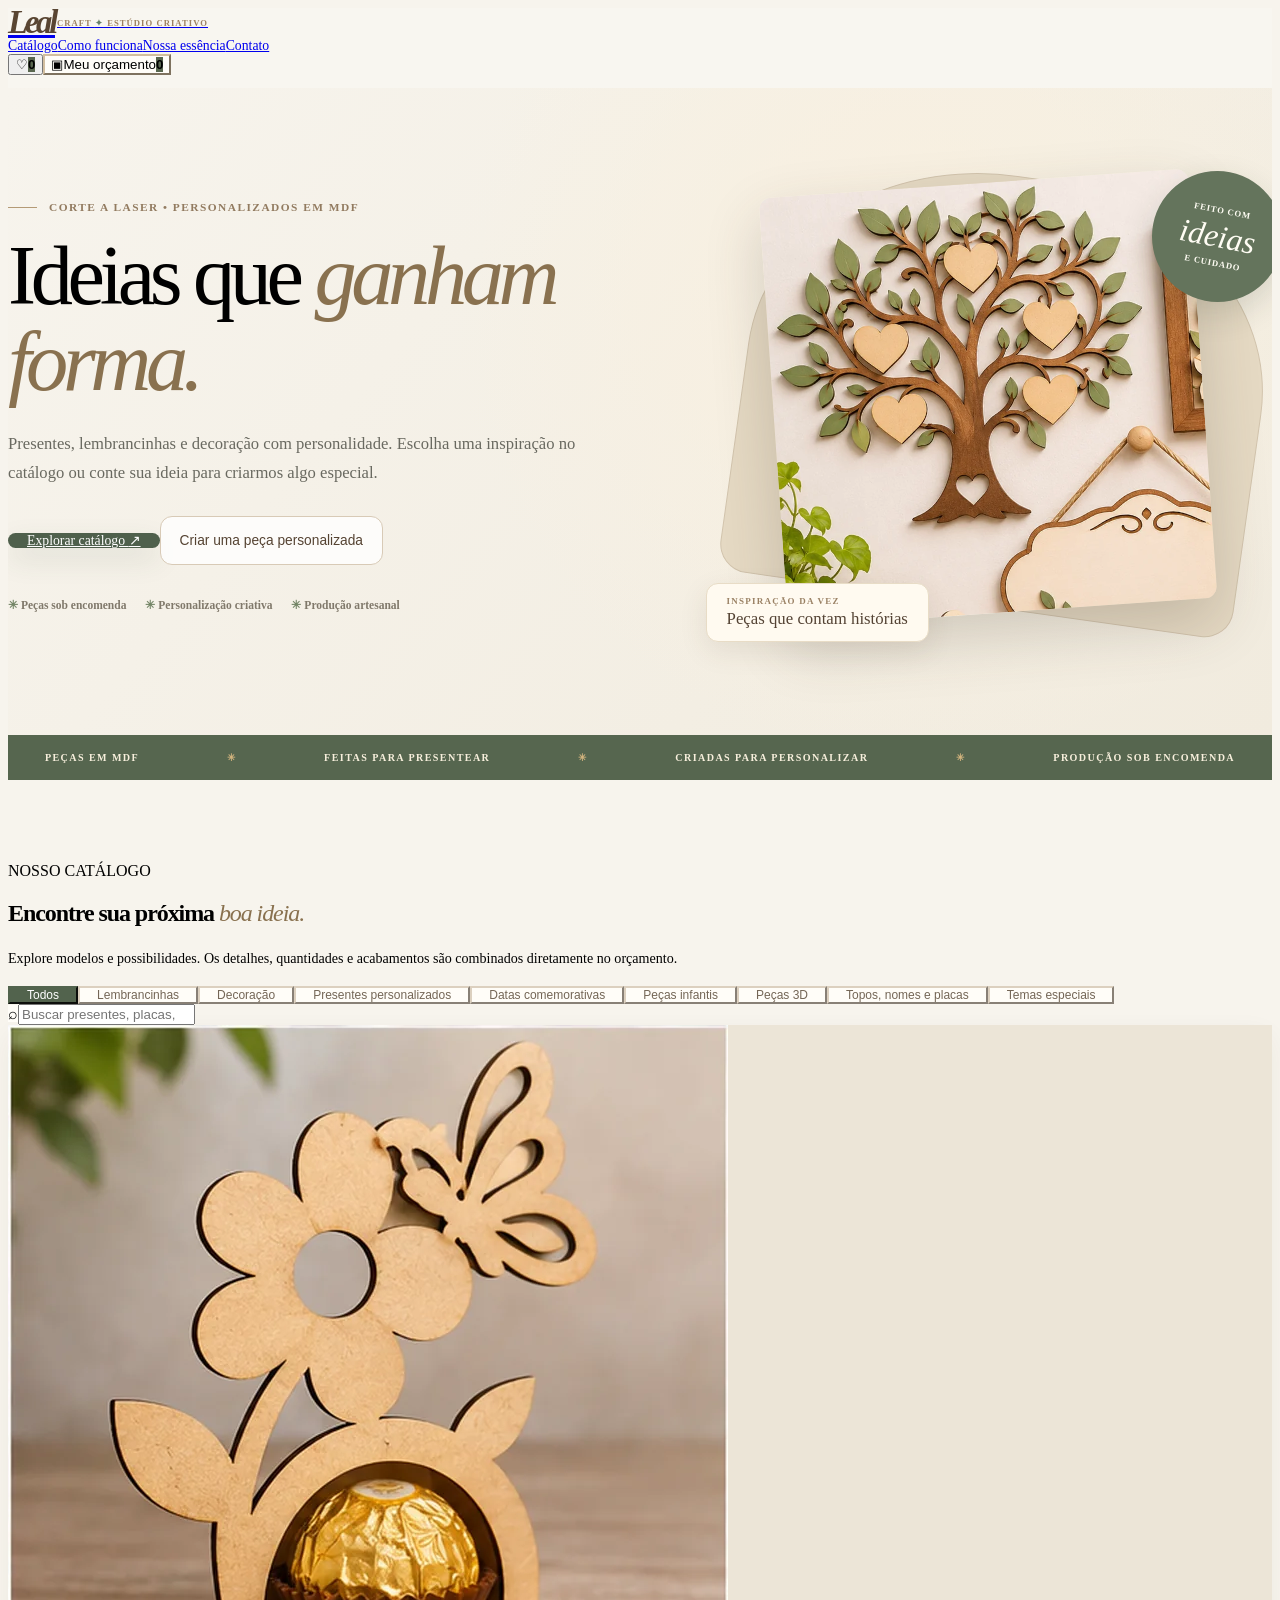
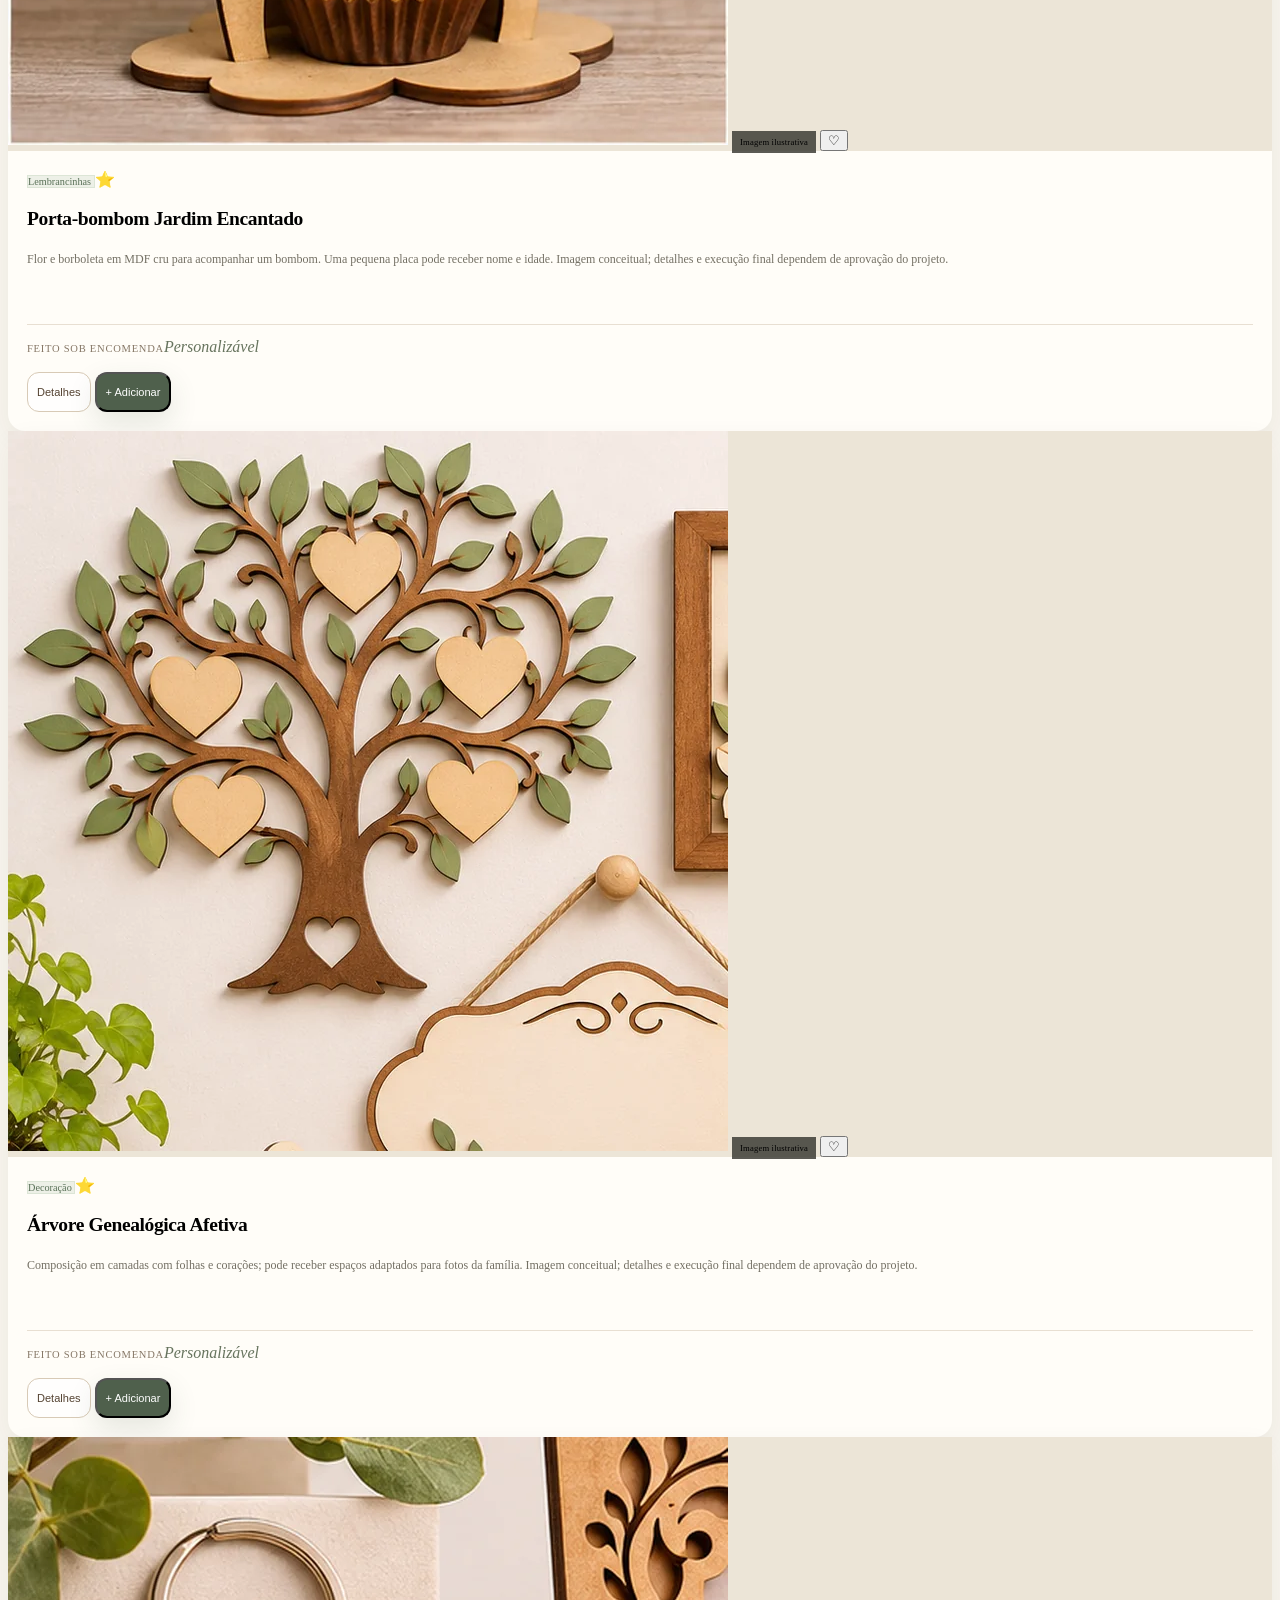
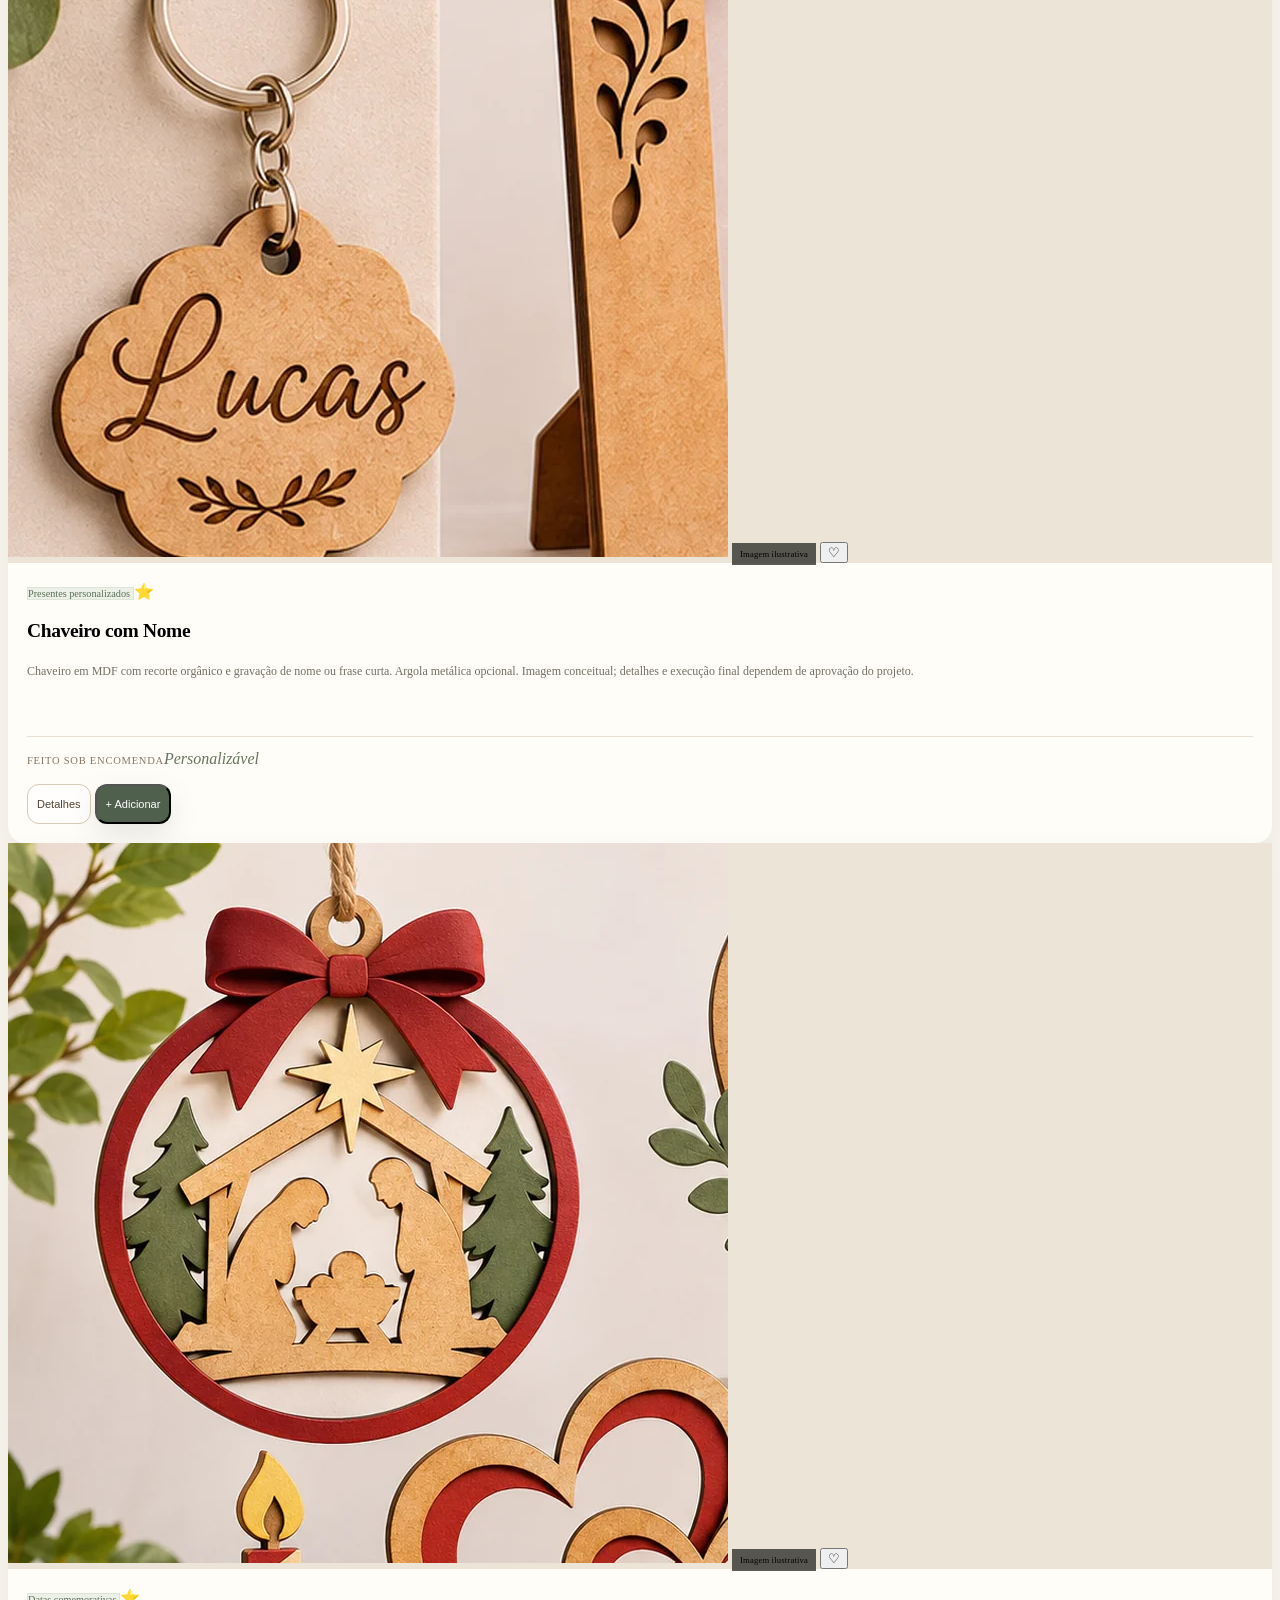
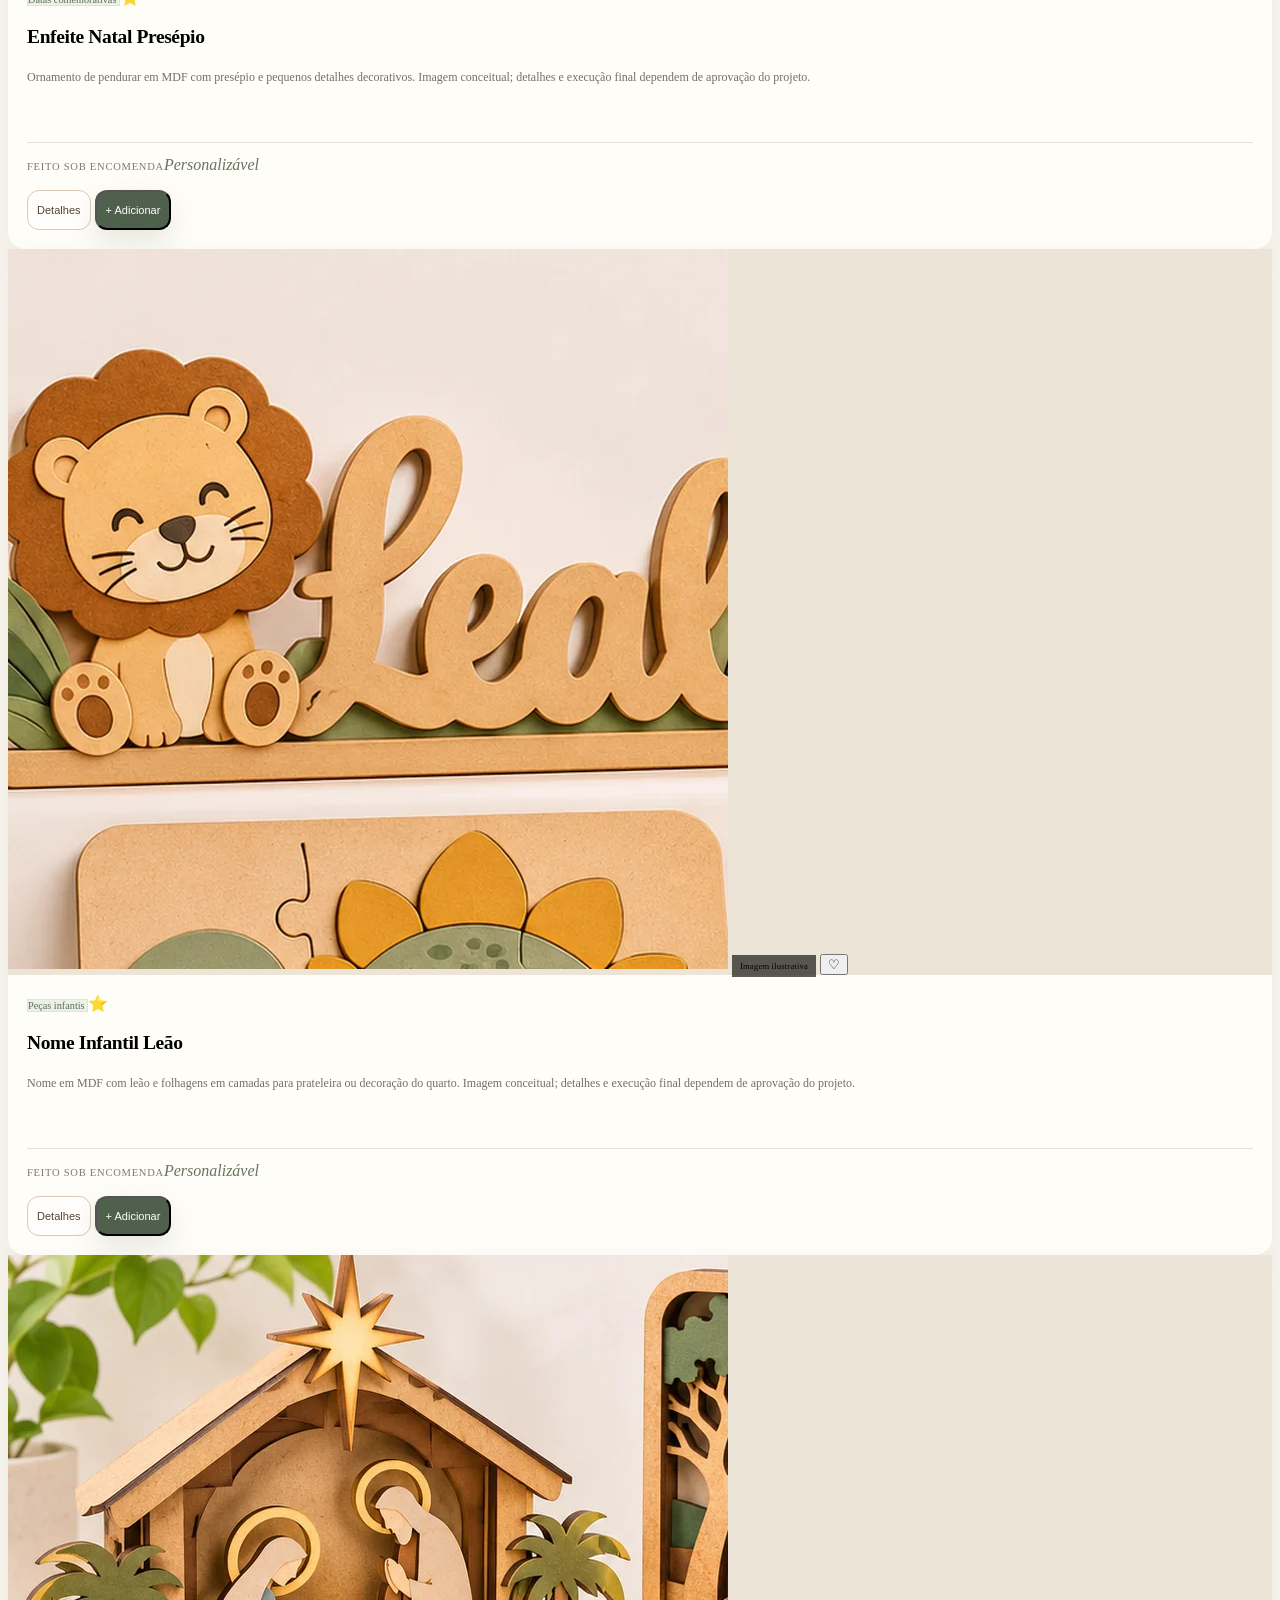
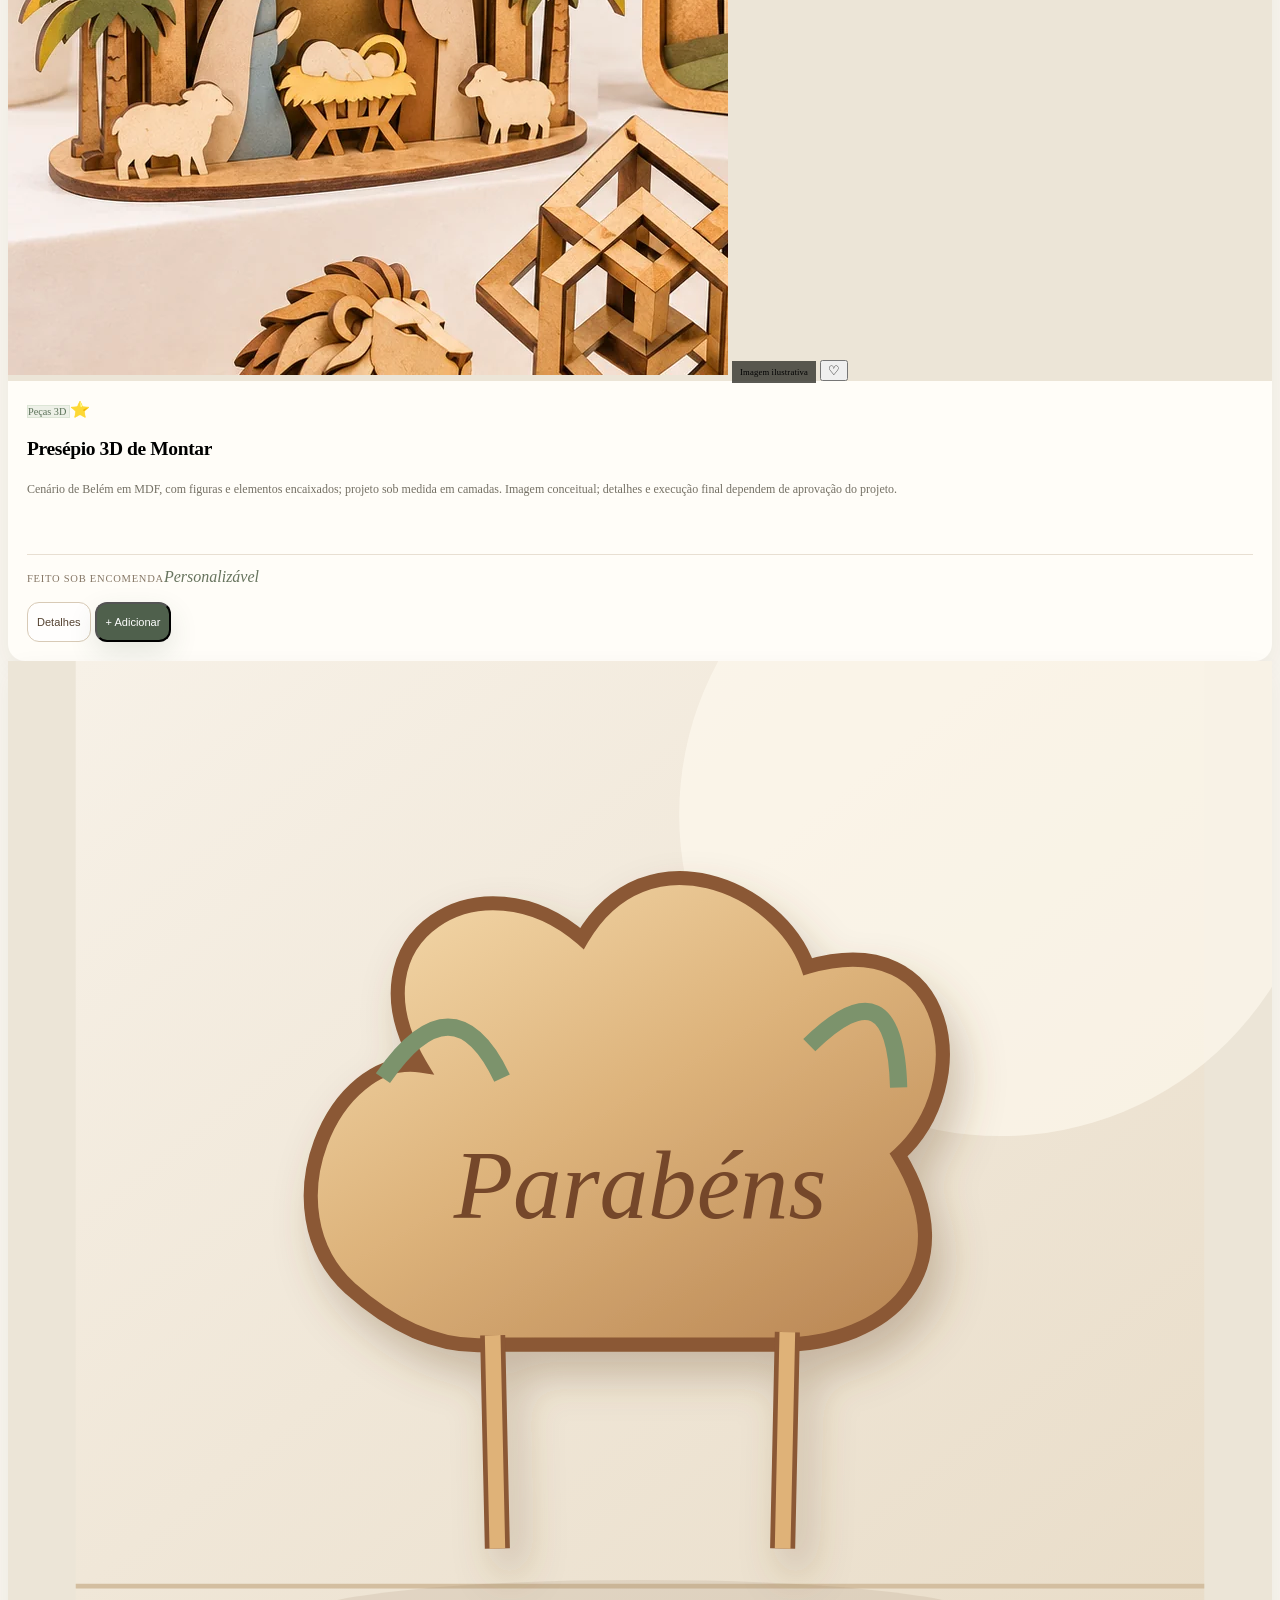
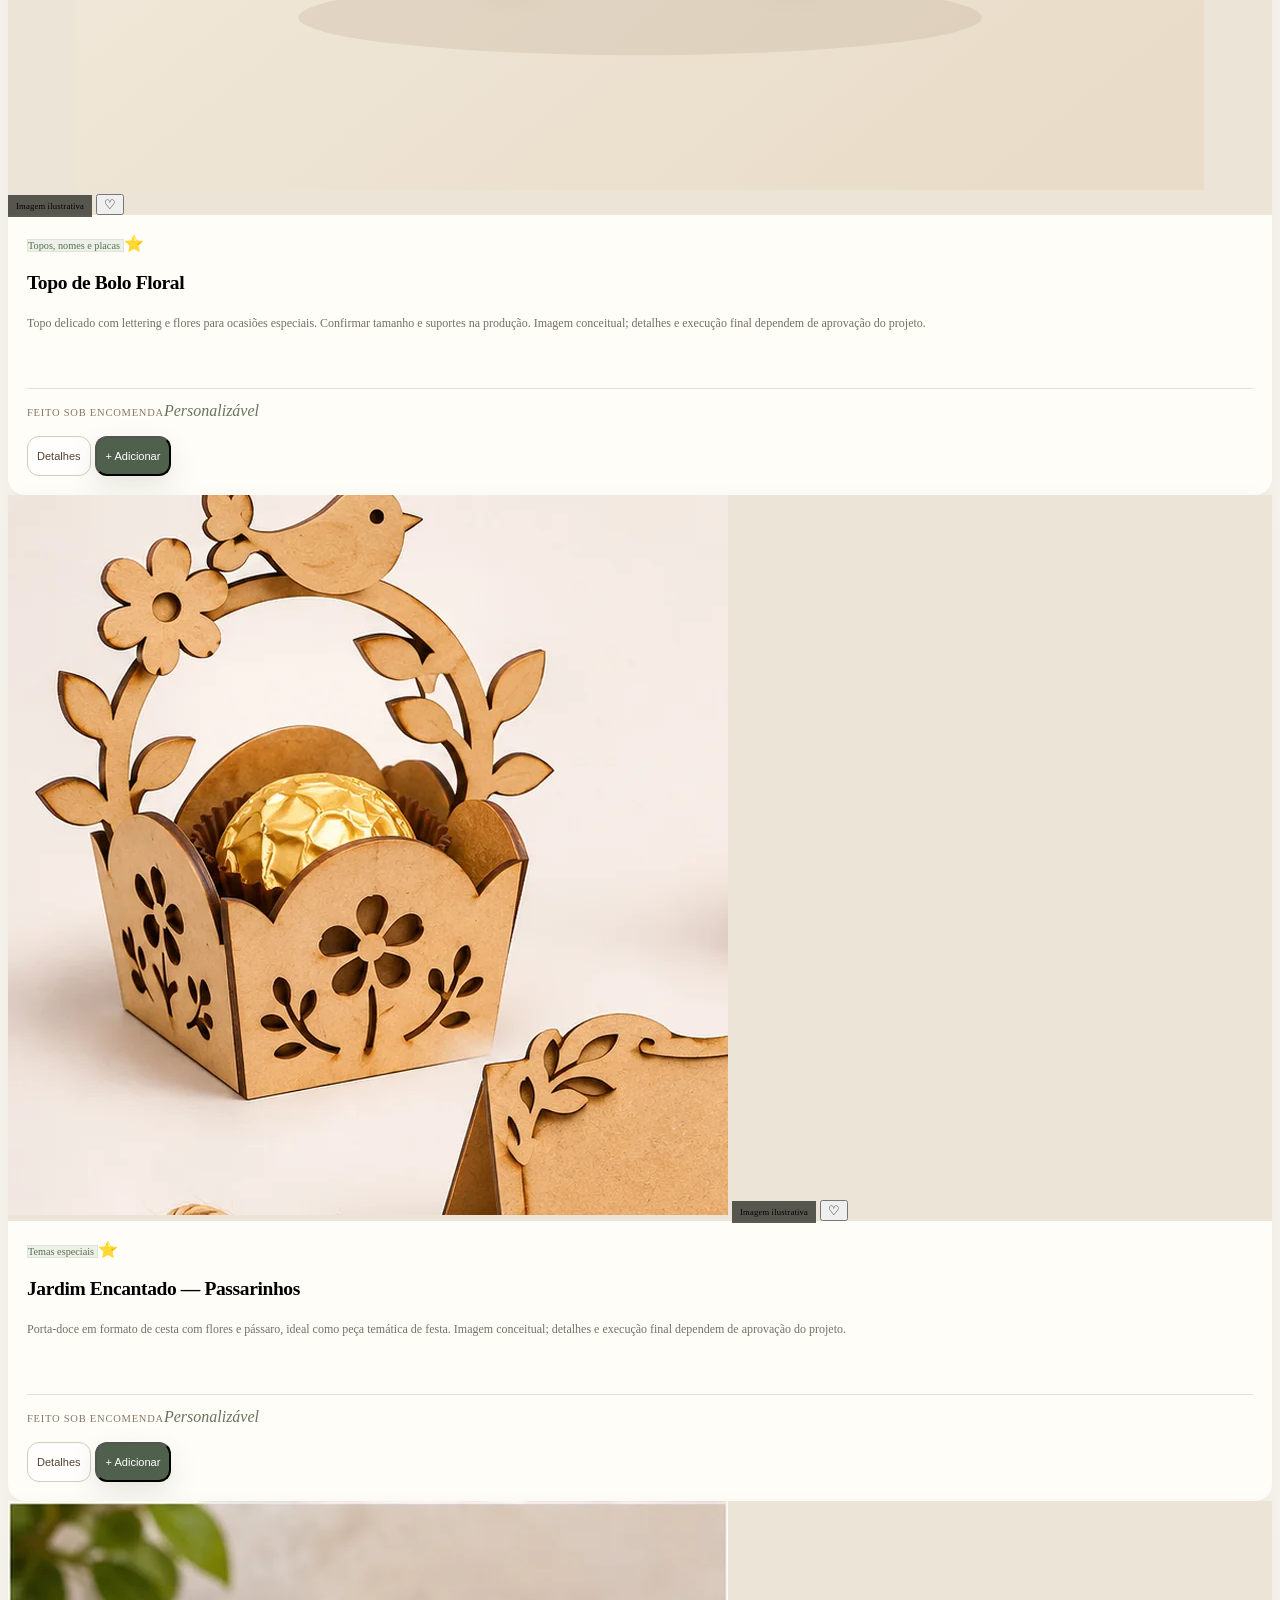
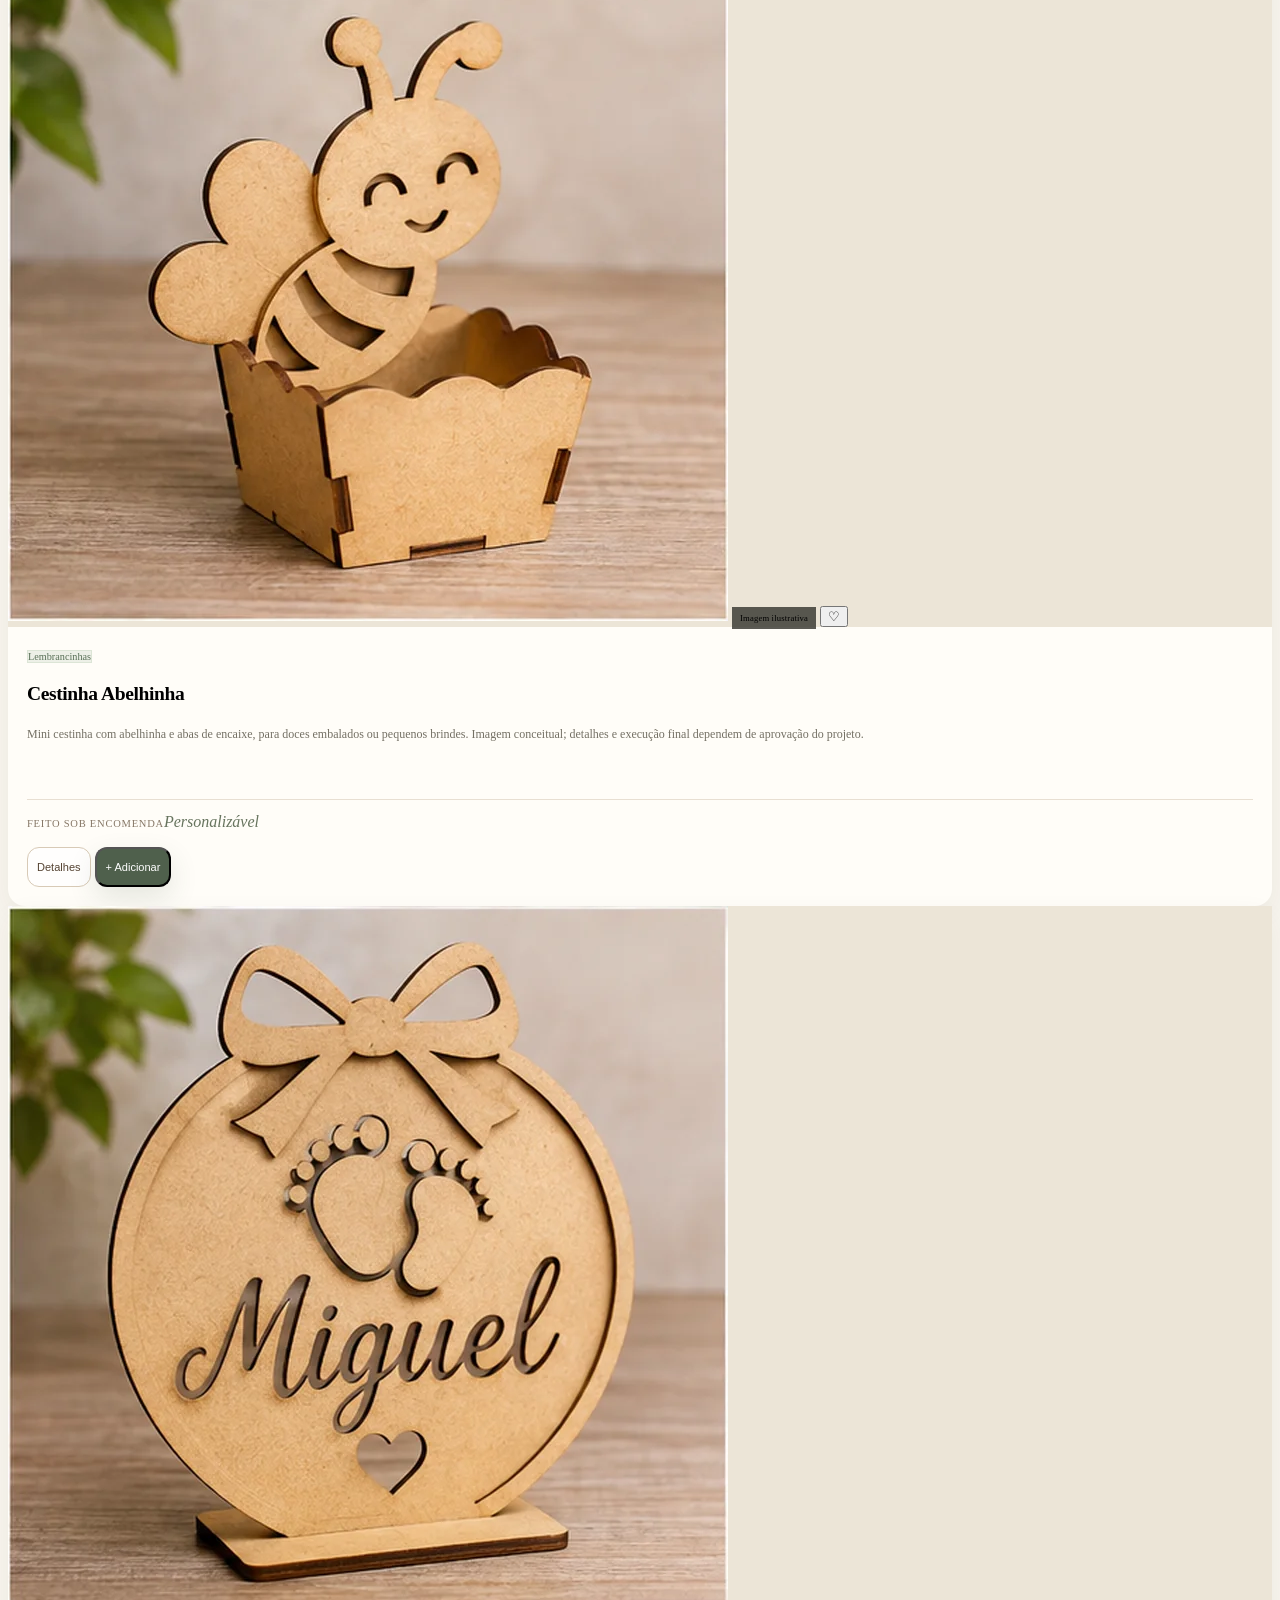
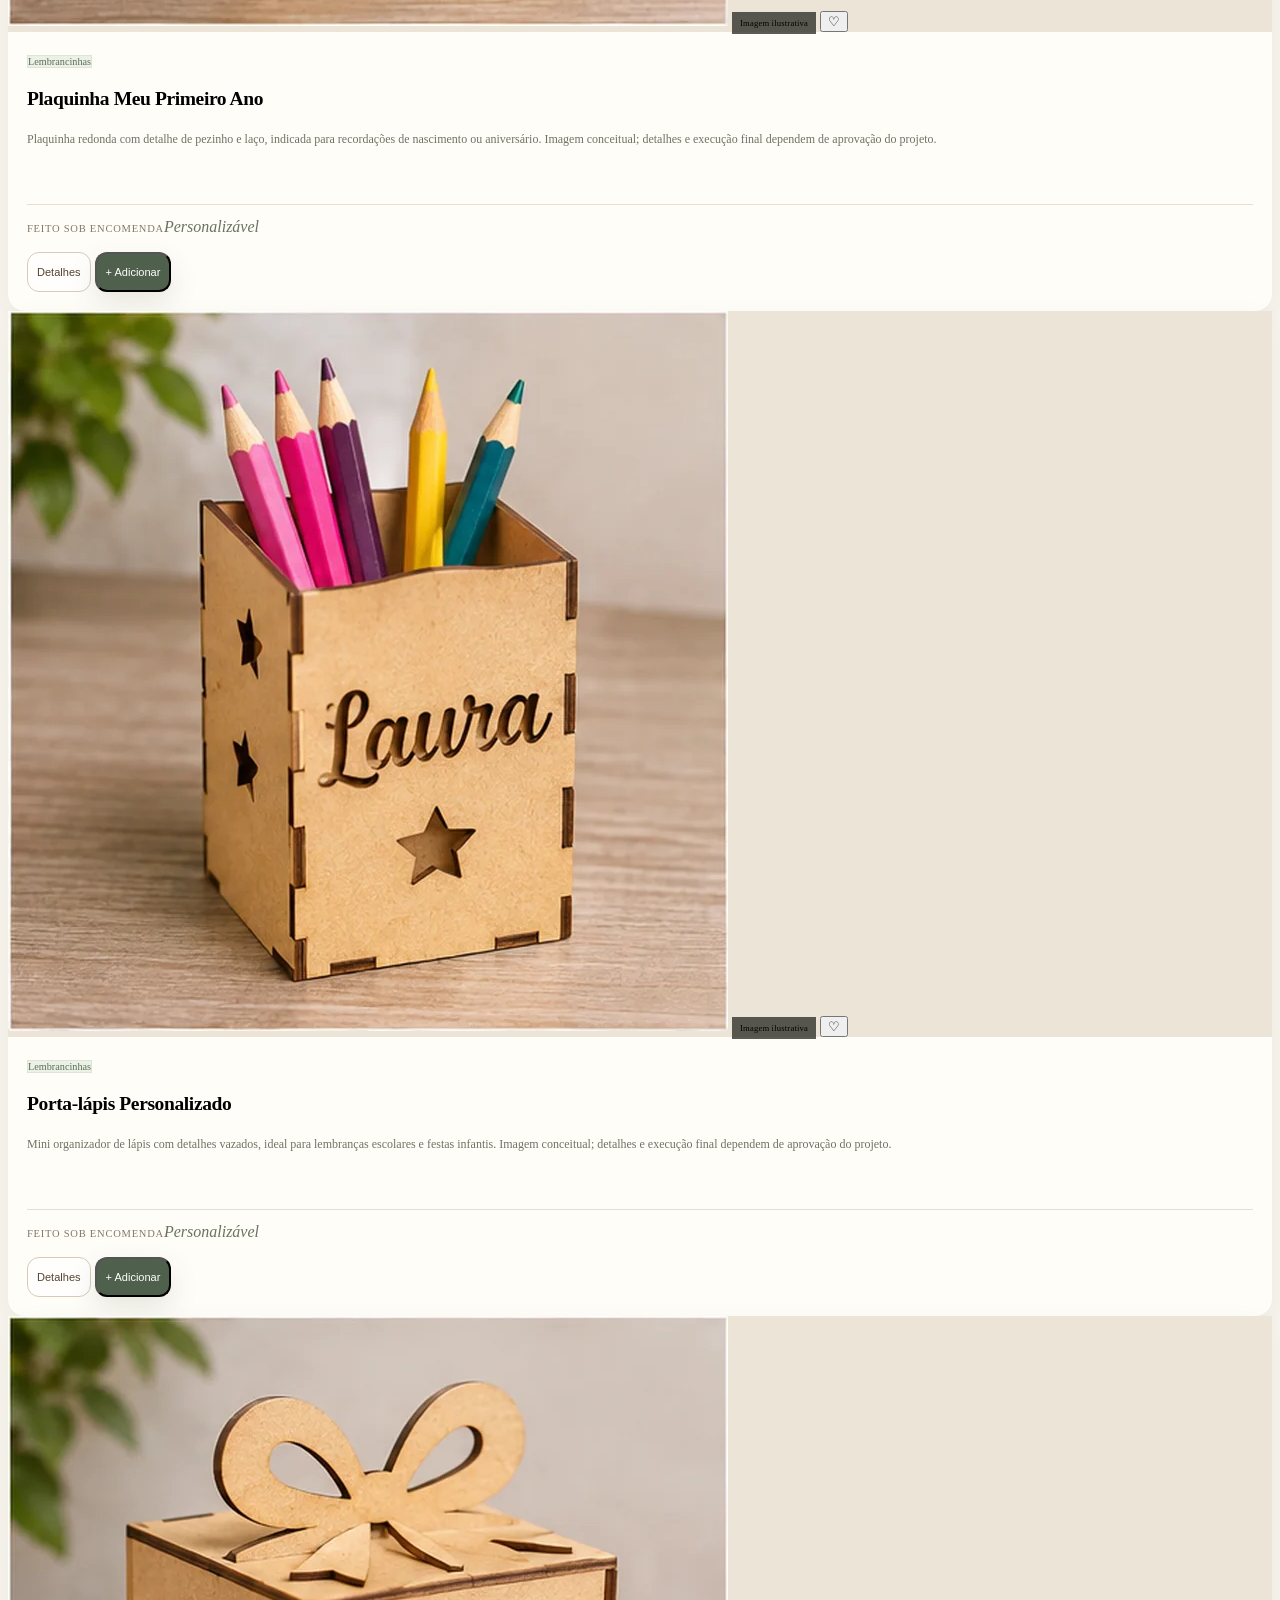
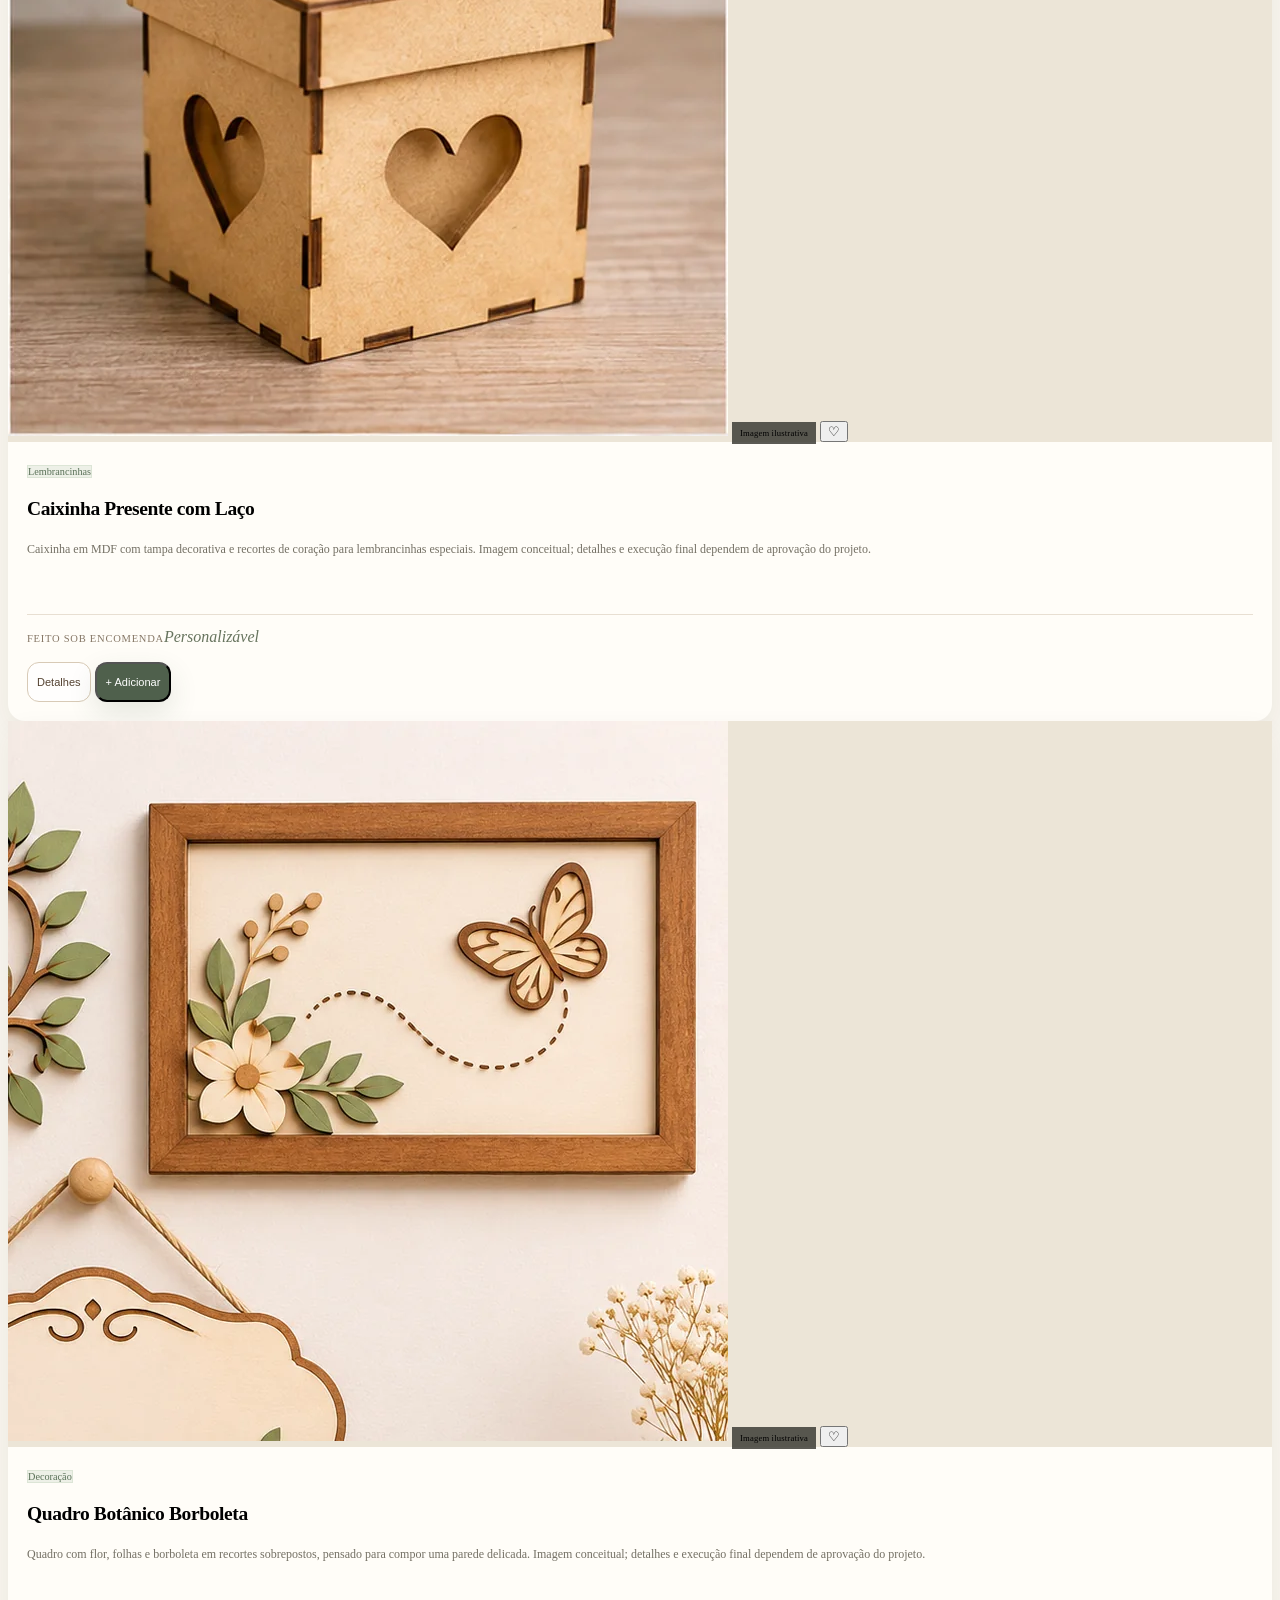
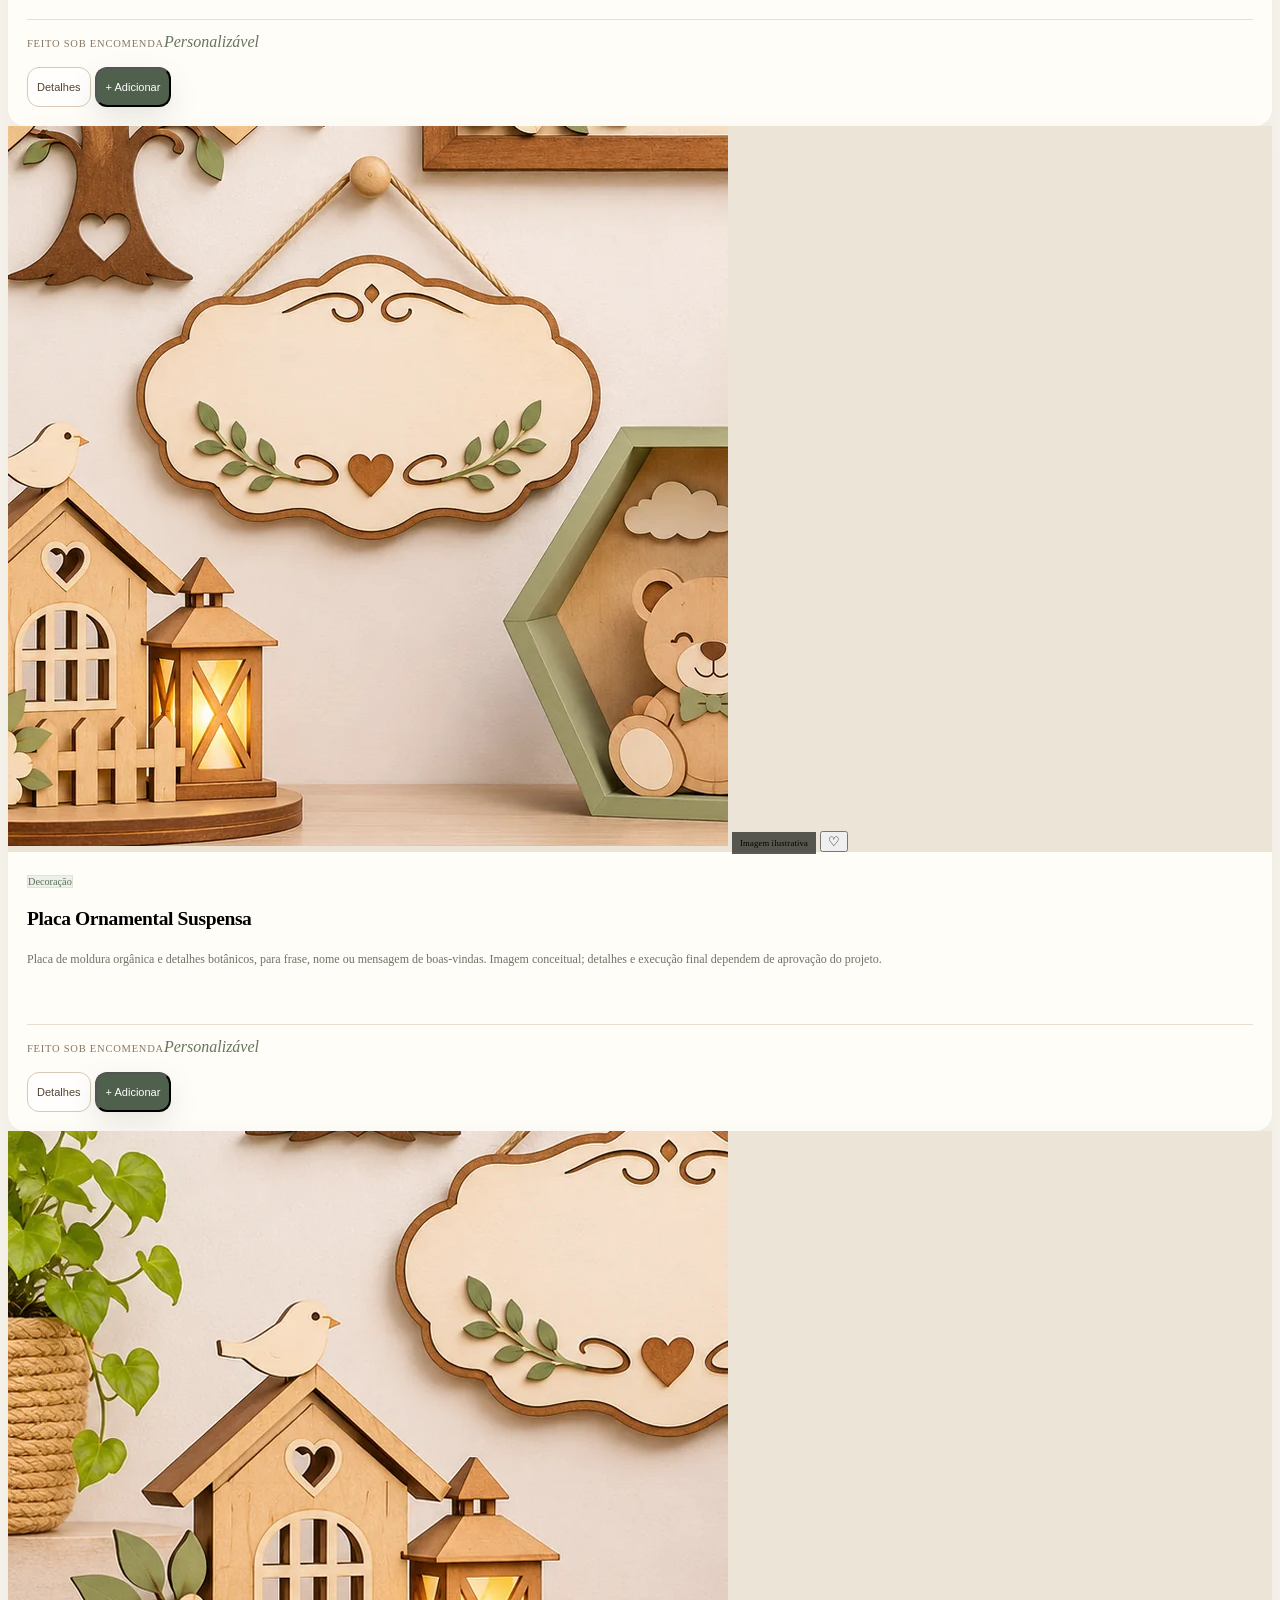
==== index.html @ 2a817b0b "Add files via upload Atualização Leal Craft V2 - catálogo com 40 produtos" ====
<!doctype html>
<html lang="pt-BR"><head>
<meta charset="utf-8"><meta name="viewport" content="width=device-width,initial-scale=1">
<meta name="theme-color" content="#f4efe6"><meta name="description" content="Leal Craft — presentes, decoração e peças personalizadas em MDF e corte a laser. Explore ideias e solicite orçamento pelo WhatsApp.">
<title>Leal Craft | Ideias que ganham forma</title>
<link rel="icon" href="public/images/favicon.svg" type="image/svg+xml">
<link rel="stylesheet" href="css/styles.css?v=craft1">
<link rel="stylesheet" href="css/craft.css?v=craft2">
</head><body>
<div id="entryCelebration" class="craft-intro" aria-hidden="true">
  <div class="intro-ambient intro-ambient-a"></div><div class="intro-ambient intro-ambient-b"></div>
  <div class="intro-board"><div class="intro-board-grain"></div>
    <div class="intro-board-content"><span class="intro-leal">Leal</span>
      <div class="intro-cut-track"><span class="intro-craft">CRAFT</span><span class="laser-beam"></span><span class="laser-glow"></span></div>
      <span class="intro-small">feito com criatividade</span></div>
  </div>
  <span class="intro-caption">Onde suas ideias ganham forma</span>
  <button class="intro-skip" id="skipIntroBtn" type="button">Pular animação</button>
</div>
<header class="site-header" id="topo"><div class="container header-inner">
 <a class="brand craft-brand" href="#topo" aria-label="Leal Craft, início"><span class="craft-brand-main">Leal</span><span class="craft-brand-sub">CRAFT <span>✦</span> ESTÚDIO CRIATIVO</span></a>
 <nav class="desktop-nav" aria-label="Navegação principal"><a href="#catalogo">Catálogo</a><a href="#como-funciona">Como funciona</a><a href="#sobre">Nossa essência</a><a href="#contato">Contato</a></nav>
 <div class="header-actions"><button id="favoritesBtn" class="icon-btn" aria-label="Abrir favoritos" title="Favoritos"><span>♡</span><strong id="favoritesCount">0</strong></button><button id="cartBtn" class="cart-pill" aria-label="Abrir carrinho de orçamento"><span>▣</span><span>Meu orçamento</span><strong id="cartCount">0</strong></button></div>
</div></header>
<main>
<section class="craft-hero" aria-labelledby="heroTitle"><div class="container craft-hero-grid">
 <div class="craft-hero-copy reveal"><div class="craft-kicker"><span class="kicker-line"></span> CORTE A LASER • PERSONALIZADOS EM MDF</div>
  <h1 id="heroTitle">Ideias que <em>ganham forma.</em></h1>
  <p>Presentes, lembrancinhas e decoração com personalidade. Escolha uma inspiração no catálogo ou conte sua ideia para criarmos algo especial.</p>
  <div class="hero-actions"><a class="btn btn-primary" href="#catalogo">Explorar catálogo <span>↗</span></a><button id="heroWhatsappBtn" class="btn btn-secondary">Criar uma peça personalizada</button></div>
  <div class="craft-hero-notes"><span>✳ Peças sob encomenda</span><span>✳ Personalização criativa</span><span>✳ Produção artesanal</span></div>
 </div>
 <div class="craft-hero-art reveal"><div class="hero-art-back"></div><img src="public/images/demo/catalogo-v2/destaque-arvore.webp" alt="Imagem ilustrativa de árvore genealógica em MDF" class="hero-art-main"><div class="craft-hero-stamp"><span>FEITO COM</span><strong>ideias</strong><span>E CUIDADO</span></div><div class="hero-art-caption"><span>INSPIRAÇÃO DA VEZ</span><strong>Peças que contam histórias</strong></div></div>
</div></section>
<div class="craft-marquee" aria-hidden="true"><div class="container">PEÇAS EM MDF <span>✳</span> FEITAS PARA PRESENTEAR <span>✳</span> CRIADAS PARA PERSONALIZAR <span>✳</span> PRODUÇÃO SOB ENCOMENDA</div></div>
<section class="catalog-section section" id="catalogo"><div class="container">
 <div class="section-heading reveal"><div><span class="eyebrow">NOSSO CATÁLOGO</span><h2>Encontre sua próxima <em>boa ideia.</em></h2></div><p>Explore modelos e possibilidades. Os detalhes, quantidades e acabamentos são combinados diretamente no orçamento.</p></div>
 <div class="catalog-toolbar reveal"><div class="filter-scroll" id="categoryFilters" aria-label="Filtrar por categoria"></div><label class="search-box"><span>⌕</span><input id="searchInput" type="search" placeholder="Buscar presentes, placas, lembrancinhas..." autocomplete="off" aria-label="Pesquisar produtos"></label></div>
 <div id="catalogGrid" class="catalog-grid" aria-live="polite"></div><div id="emptyState" class="empty-state" hidden><div>✳</div><h3>Essa ideia ainda não apareceu por aqui.</h3><p>Experimente outra categoria ou faça uma busca diferente.</p></div>
 <p class="catalog-disclaimer">As peças marcadas como <strong>imagem ilustrativa</strong> são conceitos de referência; medidas, materiais, detalhes e viabilidade final são confirmados no orçamento.</p>
</div></section>
<section class="craft-promise section" id="como-funciona"><div class="container"><div class="section-heading centered reveal"><span class="eyebrow">DO RASCUNHO À PEÇA</span><h2>É simples tirar a ideia do papel.</h2></div>
 <div class="steps-grid"><article class="step-card reveal"><span>01</span><div class="step-icon">⌕</div><h3>Inspire-se</h3><p>Explore o catálogo e encontre um modelo que combine com o que você imaginou.</p></article><article class="step-card reveal"><span>02</span><div class="step-icon">▣</div><h3>Selecione</h3><p>Adicione as peças ao carrinho. Não precisa decidir todos os detalhes agora.</p></article><article class="step-card reveal"><span>03</span><div class="step-icon">↗</div><h3>Peça orçamento</h3><p>Envie tudo de uma vez pelo WhatsApp, sem compromisso.</p></article><article class="step-card reveal"><span>04</span><div class="step-icon">✳</div><h3>Personalize</h3><p>Conversamos sobre nomes, tamanhos, materiais e prazo de produção.</p></article></div>
</div></section>
<section class="about-section section" id="sobre"><div class="container about-grid"><div class="about-visual reveal"><img src="public/images/demo/placa-nome.svg" alt="Ilustração conceitual de placa de nome em MDF" loading="lazy"><div class="about-stamp">Feito com <strong>intenção</strong></div></div>
 <div class="about-copy reveal"><span class="eyebrow">A ESSÊNCIA LEAL CRAFT</span><h2>Do desenho à madeira. <em>Do comum ao único.</em></h2><p>Acreditamos que as melhores peças carregam uma história. Trabalhamos com corte e gravação a laser para criar lembranças, presentes e soluções decorativas personalizadas.</p><p>Algumas ideias já estão no catálogo. Outras podem começar em uma conversa.</p><div class="feature-list"><div><span>✳</span><p><strong>Personalização de verdade</strong><br>Nomes, formatos e detalhes combinados para o seu projeto.</p></div><div><span>✳</span><p><strong>MDF e criatividade</strong><br>Peças em diferentes propostas, do minimalista ao lúdico.</p></div><div><span>✳</span><p><strong>Orçamento sob medida</strong><br>Preço definido conforme material, tamanho, quantidade e acabamento.</p></div></div>
 </div></div></section>
<section class="cta-section section" id="contato"><div class="container cta-box reveal"><div><span class="eyebrow light">SUA IDEIA, NOSSO PRÓXIMO PROJETO</span><h2>Não encontrou exatamente o que procura?</h2><p>Conte sua ideia. A gente conversa sobre o que dá para transformar em peça.</p></div><div class="cta-actions"><button class="btn btn-light" id="ctaCartBtn">Ver meu carrinho</button><button class="btn btn-outline-light" id="ctaWhatsappBtn">Conversar no WhatsApp ↗</button></div></div></section>
</main>
<footer class="site-footer"><div class="container footer-grid"><div class="footer-brand"><span class="footer-craft-name">Leal <em>Craft</em></span><span>IDEIAS QUE GANHAM FORMA</span><p>Peças personalizadas em MDF, feitas com criatividade e cuidado.</p></div><div><strong>Explorar</strong><a href="#catalogo">Catálogo</a><a href="#como-funciona">Como funciona</a><a href="#sobre">Nossa essência</a></div><div><strong>Contato</strong><button class="footer-link" id="footerWhatsappBtn">WhatsApp</button><a id="instagramLink" href="#" target="_blank" rel="noopener" hidden>Instagram</a><a id="emailLink" href="#" hidden>E-mail</a><span id="serviceArea">Guapimirim • RJ</span></div></div><div class="container footer-bottom"><span>© <span id="year"></span> Leal Craft. Todos os direitos reservados.</span><span>Peças produzidas sob encomenda.</span></div></footer>
<button id="floatingCart" class="floating-cart" aria-label="Abrir carrinho"><span class="floating-cart-icon">▣</span><span><strong id="floatingCartCount">0</strong> itens</span></button>
<aside id="cartDrawer" class="drawer" aria-hidden="true"><div class="drawer-backdrop" data-close-drawer></div><div class="drawer-panel" role="dialog" aria-modal="true" aria-labelledby="cartTitle"><div class="drawer-header"><div><span class="eyebrow">SELEÇÃO DE PEÇAS</span><h2 id="cartTitle">Meu orçamento</h2></div><button class="close-btn" data-close-drawer aria-label="Fechar">×</button></div><div id="cartItems" class="cart-items"></div><div id="cartEmpty" class="cart-empty"><div>▣</div><h3>Seu carrinho está vazio</h3><p>Adicione as peças que deseja consultar.</p><button class="btn btn-secondary" data-close-drawer>Continuar explorando</button></div><div id="cartFooter" class="cart-footer" hidden><div class="cart-summary"><span>Unidades selecionadas</span><strong id="cartTotalItems">0</strong></div><p class="cart-note">O orçamento será calculado conforme tamanho, personalização, quantidade e acabamento.</p><button id="checkoutBtn" class="btn btn-whatsapp btn-full">Pedir orçamento pelo WhatsApp ↗</button><p class="cart-whatsapp-hint">O WhatsApp abre com sua lista pronta. Sem pagamento pelo site.</p><button id="clearCartBtn" class="text-btn">Limpar carrinho</button></div></div></aside>
<aside id="favoritesDrawer" class="drawer" aria-hidden="true"><div class="drawer-backdrop" data-close-favorites></div><div class="drawer-panel" role="dialog" aria-modal="true" aria-labelledby="favoritesTitle"><div class="drawer-header"><div><span class="eyebrow">SALVOS</span><h2 id="favoritesTitle">Favoritos</h2></div><button class="close-btn" data-close-favorites aria-label="Fechar">×</button></div><div id="favoritesItems" class="favorites-items"></div><div id="favoritesEmpty" class="cart-empty"><div>♡</div><h3>Nenhum favorito ainda</h3><p>Toque no coração para guardar suas ideias favoritas.</p></div><div id="favoritesFooter" class="cart-footer" hidden><button id="addAllFavoritesBtn" class="btn btn-primary btn-full">Adicionar todos ao carrinho</button></div></div></aside>
<div id="productModal" class="modal" aria-hidden="true"><div class="modal-backdrop" data-close-product></div><div class="product-modal-card" role="dialog" aria-modal="true" aria-labelledby="productModalTitle"><button class="close-btn modal-close" data-close-product aria-label="Fechar">×</button><div class="product-gallery"><div class="product-main-image"><img id="modalImage" src="" alt=""></div><div id="modalThumbs" class="modal-thumbs"></div></div><div class="product-modal-copy"><div class="product-modal-top"><span id="modalCategory" class="category-tag"></span><button id="modalFavoriteBtn" class="favorite-large" aria-label="Favoritar">♡</button></div><h2 id="productModalTitle"></h2><p id="modalDescription" class="modal-description"></p><div id="modalIncludesWrap" class="includes-panel"><div class="includes-panel-title"><span>✳</span><h3>Detalhes e possibilidades</h3></div><ul id="modalIncludes" class="includes-list"></ul></div><div id="modalComplementsWrap" class="complements-panel" hidden><div class="complements-head"><div><span class="eyebrow">VOCÊ TAMBÉM PODE GOSTAR</span><h3>Combine com</h3></div></div><div id="modalComplements" class="complements-grid"></div></div><div class="modal-price-row"><div><span>FEITO PARA VOCÊ</span><strong id="modalPrice">Sob encomenda</strong></div><span class="availability-dot">✳ Personalizável</span></div><button id="modalAddBtn" class="btn btn-primary btn-full">+ Adicionar ao orçamento</button></div></div></div>
<div id="toast" class="toast" role="status" aria-live="polite"></div>
<script src="js/config.js"></script><script src="data/catalogo.js"></script><script src="js/analytics.js"></script><script src="js/app.js?v=craft2"></script>
</body></html>
---- css/craft.css ----
/* LEAL CRAFT V1 — modern wood atelier */
:root{--bg:#f7f4ed;--surface:#fffefa;--surface-soft:#f1e8d8;--text:#2e322d;--muted:#737267;--rose:#766044;--rose-dark:#5a4531;--rose-soft:#e5d2b5;--gold:#b79567;--line:#e5ddcf;--success:#66806b;--shadow:0 24px 70px rgba(80,62,37,.12);--shadow-small:0 9px 28px rgba(80,62,37,.10);--radius:19px}
body{background:var(--bg)}
a,button{transition:transform .2s ease,background .2s ease,color .2s ease}
button:focus-visible,a:focus-visible,input:focus-visible{outline:3px solid #ab925e;outline-offset:3px}
[hidden]{display:none!important}
::selection{background:#e4c99b;color:#3c2a1e}
/* Intro: CSS-only and independent of internet/assets */
.craft-intro{position:fixed;inset:0;z-index:200;display:flex;align-items:center;justify-content:center;flex-direction:column;gap:34px;background:radial-gradient(ellipse at center,#f9f4e8 0%,#ede5d5 100%);overflow:hidden;transition:opacity .4s ease,visibility .4s ease}
.craft-intro.intro-exit{opacity:0;visibility:hidden;pointer-events:none}
.intro-ambient{position:absolute;aspect-ratio:1;border:1px solid rgba(110,85,54,.15);border-radius:100%;pointer-events:none}
.intro-ambient-a{width:520px;top:-300px;left:-200px;box-shadow:0 0 0 100px rgba(180,150,100,.03)}
.intro-ambient-b{width:420px;bottom:-280px;right:-130px}
.intro-board{width:min(480px,76vw);aspect-ratio:1.75;position:relative;display:grid;place-items:center;border-radius:19px;isolation:isolate;background:repeating-linear-gradient(2deg,rgba(127,84,45,.04) 0 2px,rgba(255,255,255,0) 2px 13px),linear-gradient(128deg,#e8ca9a,#d6ae7a 42%,#c99a65 76%,#e5c28d);border:11px solid #986d43;box-shadow:0 21px 0 #6b492e,0 34px 65px rgba(61,43,23,.26),inset 0 0 38px rgba(121,73,30,.17);transform:translateY(14px) rotate(-2deg);opacity:0}
.entry-replay .intro-board{animation:boardArrives .7s cubic-bezier(.2,.8,.2,1) forwards}
.intro-board:before{content:"";position:absolute;inset:10px;border:1px solid rgba(108,67,40,.14);border-radius:8px}
.intro-board-grain{position:absolute;inset:0;opacity:.15;background:repeating-radial-gradient(ellipse at 45% 160%,transparent 0 15px,#895e38 17px 18px,transparent 19px 27px);mix-blend-mode:multiply}
.intro-board-content{position:relative;z-index:1;display:flex;align-items:center;flex-direction:column;justify-content:center;margin-top:-6px}
.intro-leal{font-family:Georgia,serif;font-size:clamp(3.2rem,11vw,6.1rem);letter-spacing:-.09em;font-style:italic;color:#6c452d;text-shadow:1px 2px 0 rgba(244,220,183,.5);line-height:.92}
.intro-cut-track{height:clamp(43px,7vw,63px);position:relative;display:grid;place-items:center;margin-top:7px;min-width:250px;max-width:75vw}
.intro-craft{font-family:Arial,sans-serif;letter-spacing:.35em;text-indent:.35em;color:#603b27;font-weight:900;font-size:clamp(1.5rem,5.6vw,3.05rem);line-height:1.2;clip-path:inset(0 100% 0 0)}
.entry-replay .intro-craft{animation:engraveCraft 1.25s steps(30,end) .75s forwards}
.laser-glow{position:absolute;z-index:3;left:0;top:50%;width:8px;height:8px;border-radius:100%;background:#fffbe6;box-shadow:0 0 8px 5px #ffcc63,0 0 22px 12px #fd8836;opacity:0;transform:translateY(-50%);pointer-events:none}
.entry-replay .laser-glow{animation:laserMove 1.25s linear .75s forwards}
.laser-beam{position:absolute;top:-45px;left:0;width:1.5px;height:58px;opacity:0;background:linear-gradient(180deg,transparent,rgba(244,90,26,.85),#ffe5a6);transform:translateX(-50%)}
.entry-replay .laser-beam{animation:laserMove 1.25s linear .75s forwards}
.intro-small{font-size:clamp(.52rem,1.65vw,.72rem);color:#765336;letter-spacing:.22em;text-transform:uppercase;margin-top:11px;font-weight:700}
.intro-caption{color:#7b6b59;font-size:.76rem;letter-spacing:.15em;text-transform:uppercase;opacity:0}
.entry-replay .intro-caption{animation:introCaption .5s ease 1.8s forwards}
.intro-skip{position:absolute;bottom:24px;right:28px;border:0;background:transparent;color:#766a5d;font-size:.76rem;text-decoration:underline;text-underline-offset:5px}
@keyframes boardArrives{to{transform:translateY(0) rotate(-2deg);opacity:1}}
@keyframes engraveCraft{to{clip-path:inset(0 0 0 0)}}
@keyframes laserMove{0%{left:4%;opacity:0}5%{opacity:1}93%{opacity:1}100%{left:98%;opacity:0}}
@keyframes introCaption{to{opacity:1}}
/* header */
.site-header{background:rgba(249,247,241,.94);border-color:rgba(214,201,179,.7)}
.header-inner{height:80px}
.craft-brand{display:flex;align-items:flex-start;gap:2px;min-width:156px;text-align:left}
.craft-brand-main{font:italic 700 2.05rem/.9 Georgia,serif;color:#594532;letter-spacing:-.1em}
.craft-brand-sub{font-size:.54rem;letter-spacing:.12em;white-space:nowrap;font-weight:850;color:#9b8061;padding-top:10px}
.craft-brand-sub span{color:#68816b}
.desktop-nav{color:#5f6056;font-size:.86rem}
.header-actions .cart-pill{border-color:#d2be9f;background:#fffdf8;box-shadow:none}
.icon-btn strong,.cart-pill strong{background:#59674f}
/* hero */
.craft-hero{padding:68px 0 78px;background:radial-gradient(circle at 72% 34%,#f9f0df 0%,transparent 46%),linear-gradient(130deg,#f7f4ed,#f1ebde);overflow:hidden}
.craft-hero-grid{display:grid;grid-template-columns:1fr .9fr;gap:clamp(30px,5vw,105px);align-items:center}
.craft-kicker{font-size:.71rem;font-weight:800;color:#927b60;letter-spacing:.13em;display:flex;align-items:center;gap:12px;margin-bottom:20px}
.kicker-line{display:block;width:29px;height:1px;background:#b49a76}
.craft-hero-copy h1{font:500 clamp(3.4rem,6.6vw,6rem)/1.02 Georgia,serif;letter-spacing:-.064em;margin:0 0 23px;max-width:680px}
.craft-hero-copy h1 em,.section-heading h2 em,.about-copy h2 em{font-weight:400;color:#89714f}
.craft-hero-copy>p{font-size:1.04rem;line-height:1.75;color:#696960;max-width:570px;margin:0 0 29px}
.btn{min-height:49px;border-radius:12px;padding:0 19px;font-size:.86rem}
.btn-primary{background:#4f604c;box-shadow:0 11px 28px rgba(51,80,55,.13);color:#fff}
.btn-primary:hover{background:#384d37}
.btn-secondary{background:rgba(255,255,255,.8);border:1px solid #d8cab6;color:#554332;box-shadow:none}
.craft-hero-notes{display:flex;gap:19px;flex-wrap:wrap;margin-top:33px;font-size:.72rem;font-weight:650;color:#80796b}
.craft-hero-notes span:first-letter{color:#738566}
.craft-hero-art{position:relative;padding:27px 33px 44px;min-height:420px;display:grid;place-items:center}
.hero-art-back{position:absolute;background:#e5d9c3;border:1px solid #d2c4ad;inset:20px 10px 50px 40px;border-radius:47% 47% 29px 29px;transform:rotate(8deg)}
.hero-art-main{position:relative;z-index:1;width:min(430px,100%);max-height:490px;object-fit:cover;aspect-ratio:1/1;box-shadow:0 23px 58px rgba(67,56,44,.2);border-radius:12px;transform:rotate(-4deg)}
.craft-hero-stamp{position:absolute;z-index:3;right:-11px;top:15px;width:131px;height:131px;background:#64745c;color:#fffdf4;border-radius:50%;display:flex;flex-direction:column;align-items:center;justify-content:center;transform:rotate(11deg);box-shadow:0 12px 32px rgba(36,49,34,.16)}
.craft-hero-stamp span{font-size:.54rem;letter-spacing:.1em;font-weight:750}.craft-hero-stamp strong{font:italic 2rem Georgia,serif;margin:3px 0}
.hero-art-caption{position:absolute;z-index:4;left:2px;bottom:15px;padding:12px 20px;background:#fffaf0;border-radius:12px;border:1px solid #e8dcc6;box-shadow:var(--shadow-small);display:grid;gap:3px}
.hero-art-caption span{font-size:.56rem;letter-spacing:.14em;color:#9a8164;font-weight:850}.hero-art-caption strong{font:1.05rem Georgia,serif;color:#544334}
.craft-marquee{padding:17px 0;background:#56664f;color:#f7efdc;text-transform:uppercase;letter-spacing:.14em;font-size:.63rem;font-weight:800;white-space:nowrap;overflow:hidden}.craft-marquee .container{display:flex;justify-content:space-around;gap:14px;width:max-content;min-width:100%}.craft-marquee span{color:#d3b47e}
/* catalog */
.catalog-section{padding-top:82px}
.section-heading h2{letter-spacing:-.045em}
.section-heading>p{line-height:1.7;font-size:.88rem}
.filter-btn{font-size:.75rem;border-color:#dcd0bf;background:#fffdf8;color:#746656;padding:0 17px}
.filter-btn.active{background:#52634d;color:#fff;border-color:#52634d}
.search-box{border-color:#ded2c1;background:#fffdf8}
.catalog-grid{gap:22px}
.product-card{border-radius:17px;box-shadow:0 8px 26px rgba(73,58,42,.055);background:#fffdf8}
.product-image-wrap{background:#ece5d7}
.product-image{aspect-ratio:1.12/1}
.product-body{padding:19px}
.product-body h3{font-size:1.22rem;letter-spacing:-.02em}
.product-body>p{font-size:.75rem;line-height:1.6;color:#747064;min-height:60px;display:-webkit-box;-webkit-line-clamp:3;-webkit-box-orient:vertical;overflow:hidden}
.product-meta{margin-bottom:11px}
.category-tag{background:#edf0e7;border:1px solid #dce5d6;color:#597057;font-size:.64rem}
.demo-label{background:rgba(55,56,48,.82);font-size:.54rem;letter-spacing:.02em;text-transform:none;padding:6px 8px}
.craft-request-note{margin:14px 0 16px;padding-top:13px;border-top:1px solid #e8dfd2;gap:0}
.craft-request-note span{font-size:.66rem;color:#867766;text-transform:uppercase;letter-spacing:.07em}
.craft-request-note strong{font:italic 1rem Georgia,serif;color:#67745e}
.product-actions .btn{padding:0 9px;font-size:.69rem;min-height:40px}
.catalog-disclaimer{margin:27px 0 0;text-align:center;color:#888174;font-size:.73rem;line-height:1.65}
/* promise/about */
.craft-promise{background:#eeebdf}
.step-card{border-radius:16px;background:#fffcf6;border-color:#dfd4c3;min-height:250px}
.step-card>span{color:#c0ad8e}.step-icon{color:#6e7b66;background:#eef0e6;border-radius:13px}
.about-section{background:#f8f5ec}
.about-visual img{object-fit:cover;border-radius:18px}
.about-stamp{background:#61745d;color:#f7f7ec;border-radius:100%;display:grid;align-content:center;font-size:.82rem}
.about-copy h2{letter-spacing:-.04em}
.feature-list>div>span{color:#718768}
.cta-section{padding:50px 0;background:#f7f4ed}
.cta-box{border-radius:22px;background:radial-gradient(circle at 95% 10%,rgba(220,193,148,.1),transparent 44%),#53664f;box-shadow:none}
.cta-box .eyebrow.light{color:#e5d8bc}
.btn-light{background:#faf5e9;color:#526148}.btn-outline-light{border-color:#b6c1af}
/* footer and modal */
.site-footer{background:#2e332c;color:#f5f0e4}
.footer-craft-name{font:italic 2.4rem Georgia,serif;display:block;color:#f6ebd3;letter-spacing:-.09em}
.footer-craft-name em{font:normal 750 1.4rem Arial,sans-serif;letter-spacing:.13em;text-transform:uppercase;margin-left:7px;color:#d7ba88}
.footer-brand>span:nth-child(2){font-size:.62rem;letter-spacing:.19em;color:#b9bba8}
.footer-brand>p{max-width:340px}
.modal-price-row strong{font-size:1.25rem;color:#536b4e;font-family:Georgia,serif}
.modal-price-row span{font-size:.69rem}
.includes-panel{background:#f4f2e7;border-color:#dfe4d5}
.includes-panel-title>span{background:#dce8d5;color:#4b664d}
.btn-whatsapp{background:#367a50}
.btn-whatsapp:hover{background:#2c6942}
.drawer-header h2,.product-modal-copy h2,.cart-empty h3{color:#363a32}
/* Responsive */
@media(max-width:1080px){.craft-hero-grid{gap:20px}.craft-hero-stamp{right:4px}.craft-hero-art{min-height:350px}.craft-hero-copy h1{font-size:clamp(3.1rem,6.5vw,5rem)}}
@media(max-width:780px){.header-inner{height:68px}.craft-brand-main{font-size:1.8rem}.craft-brand-sub{font-size:.47rem;padding-top:8px}.header-actions .cart-pill>span:nth-child(2){display:none}.craft-hero{padding:45px 0 55px}.craft-hero-grid{grid-template-columns:1fr;gap:22px}.craft-hero-copy h1{font-size:clamp(3.3rem,12.2vw,5.5rem)}.craft-hero-copy>p{font-size:.96rem}.craft-hero-art{min-height:340px;max-width:500px;margin:auto;width:90%}.hero-art-main{max-width:370px}.craft-hero-stamp{right:-4px;top:3px}.catalog-section{padding-top:62px}.catalog-grid{gap:12px}.product-body{padding:13px}.product-body>p{display:-webkit-box;-webkit-line-clamp:2;min-height:36px}.craft-request-note{margin:12px 0}.craft-marquee{font-size:.57rem}.catalog-disclaimer{font-size:.68rem}}
@media(max-width:480px){.craft-brand-sub{font-size:.39rem}.craft-hero-copy h1{font-size:3.3rem}.craft-kicker{font-size:.57rem}.craft-hero-notes{gap:9px;font-size:.62rem}.craft-hero-notes span:last-child{display:none}.craft-hero-art{padding:20px 12px 45px;min-height:270px;width:91%}.hero-art-main{width:88%}.hero-art-back{inset:10px 3px 40px 20px}.craft-hero-stamp{width:92px;height:92px;right:-10px}.craft-hero-stamp strong{font-size:1.48rem}.craft-hero-stamp span{font-size:.42rem}.hero-art-caption{left:0;bottom:13px;padding:9px 13px}.hero-art-caption strong{font-size:.83rem}.section-heading h2{font-size:2.35rem}.product-body h3{font-size:.98rem}.product-body>p{font-size:.69rem}.product-actions .btn{font-size:.64rem}.product-actions .btn-secondary{display:none}.intro-cut-track{min-width:180px}.intro-board{border-width:7px}.intro-leal{font-size:3.6rem}.intro-craft{font-size:1.66rem}.intro-small{font-size:.5rem}}
@media(prefers-reduced-motion:reduce){.craft-intro{display:none!important}.craft-hero *{animation:none!important}}
/* Conteúdo sempre acessível; animação principal reservada para a abertura. */
.reveal,.reveal:not(.visible){opacity:1;transform:none}
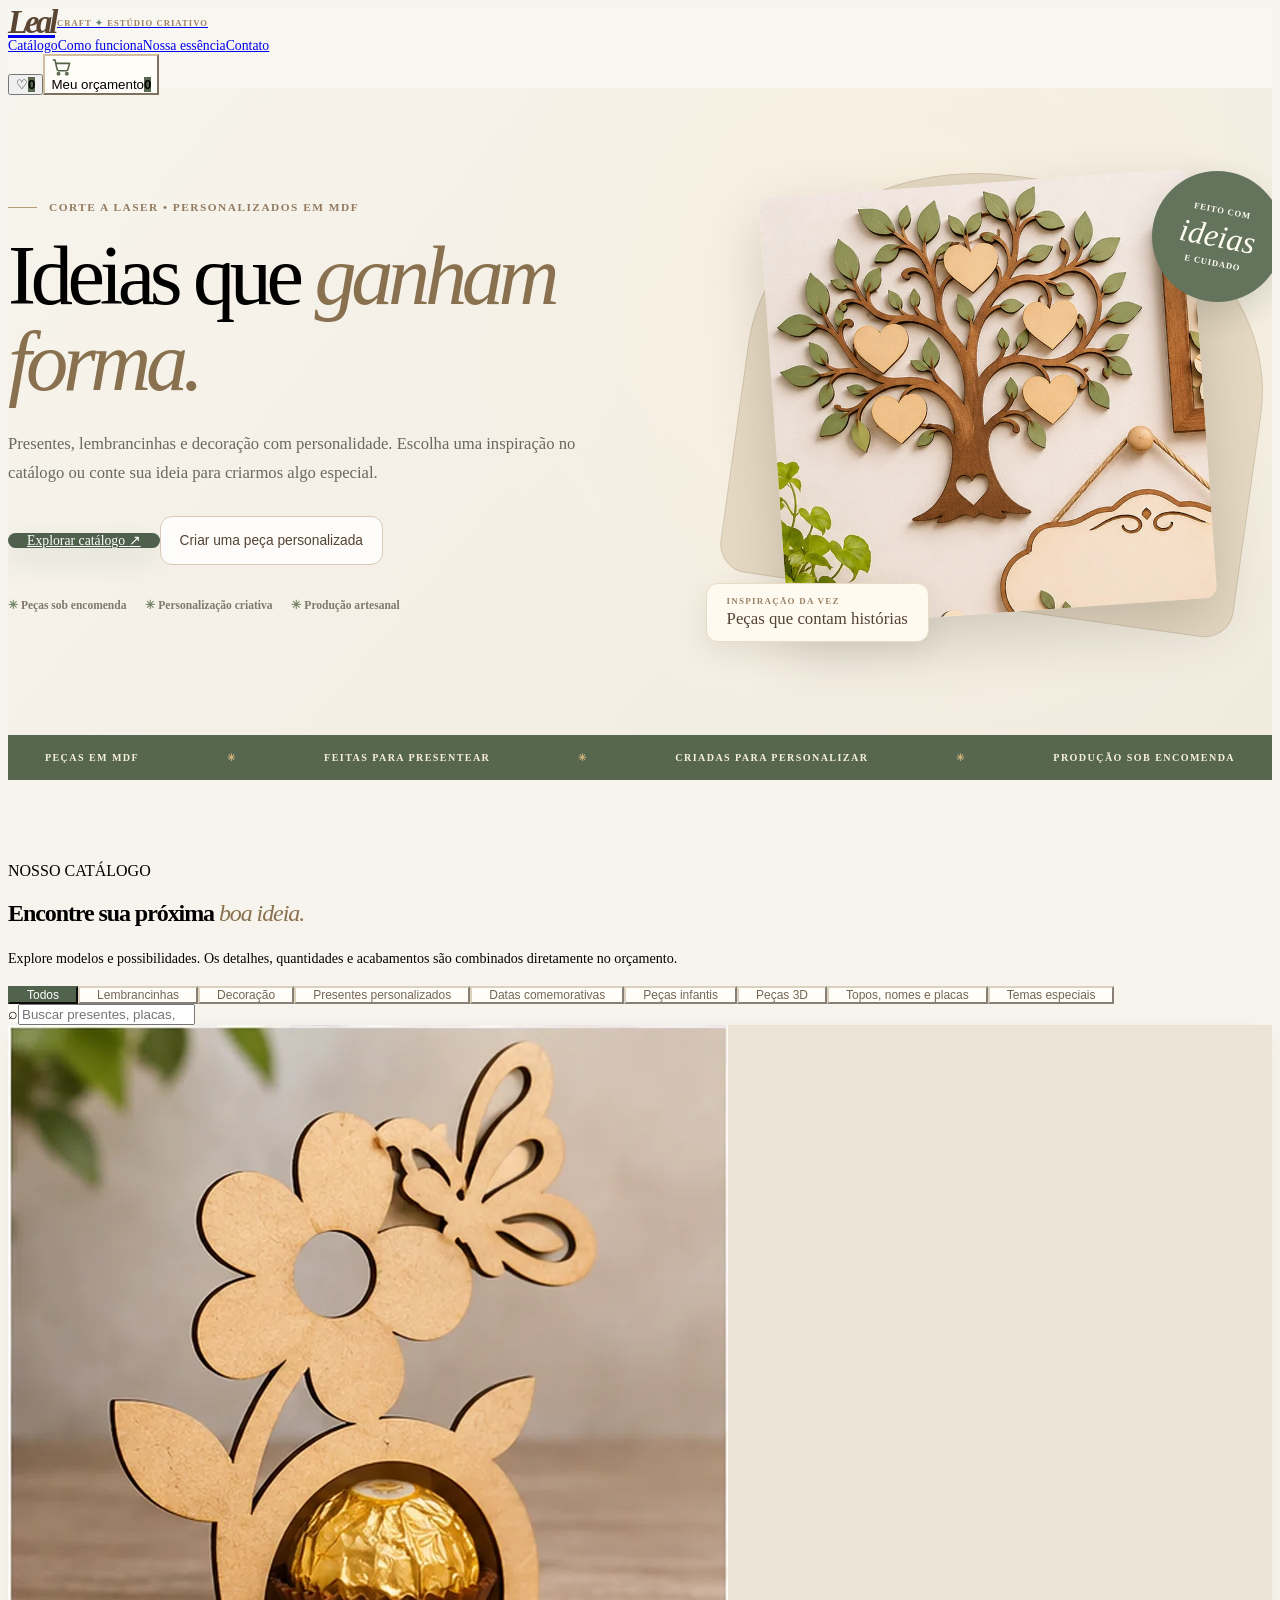
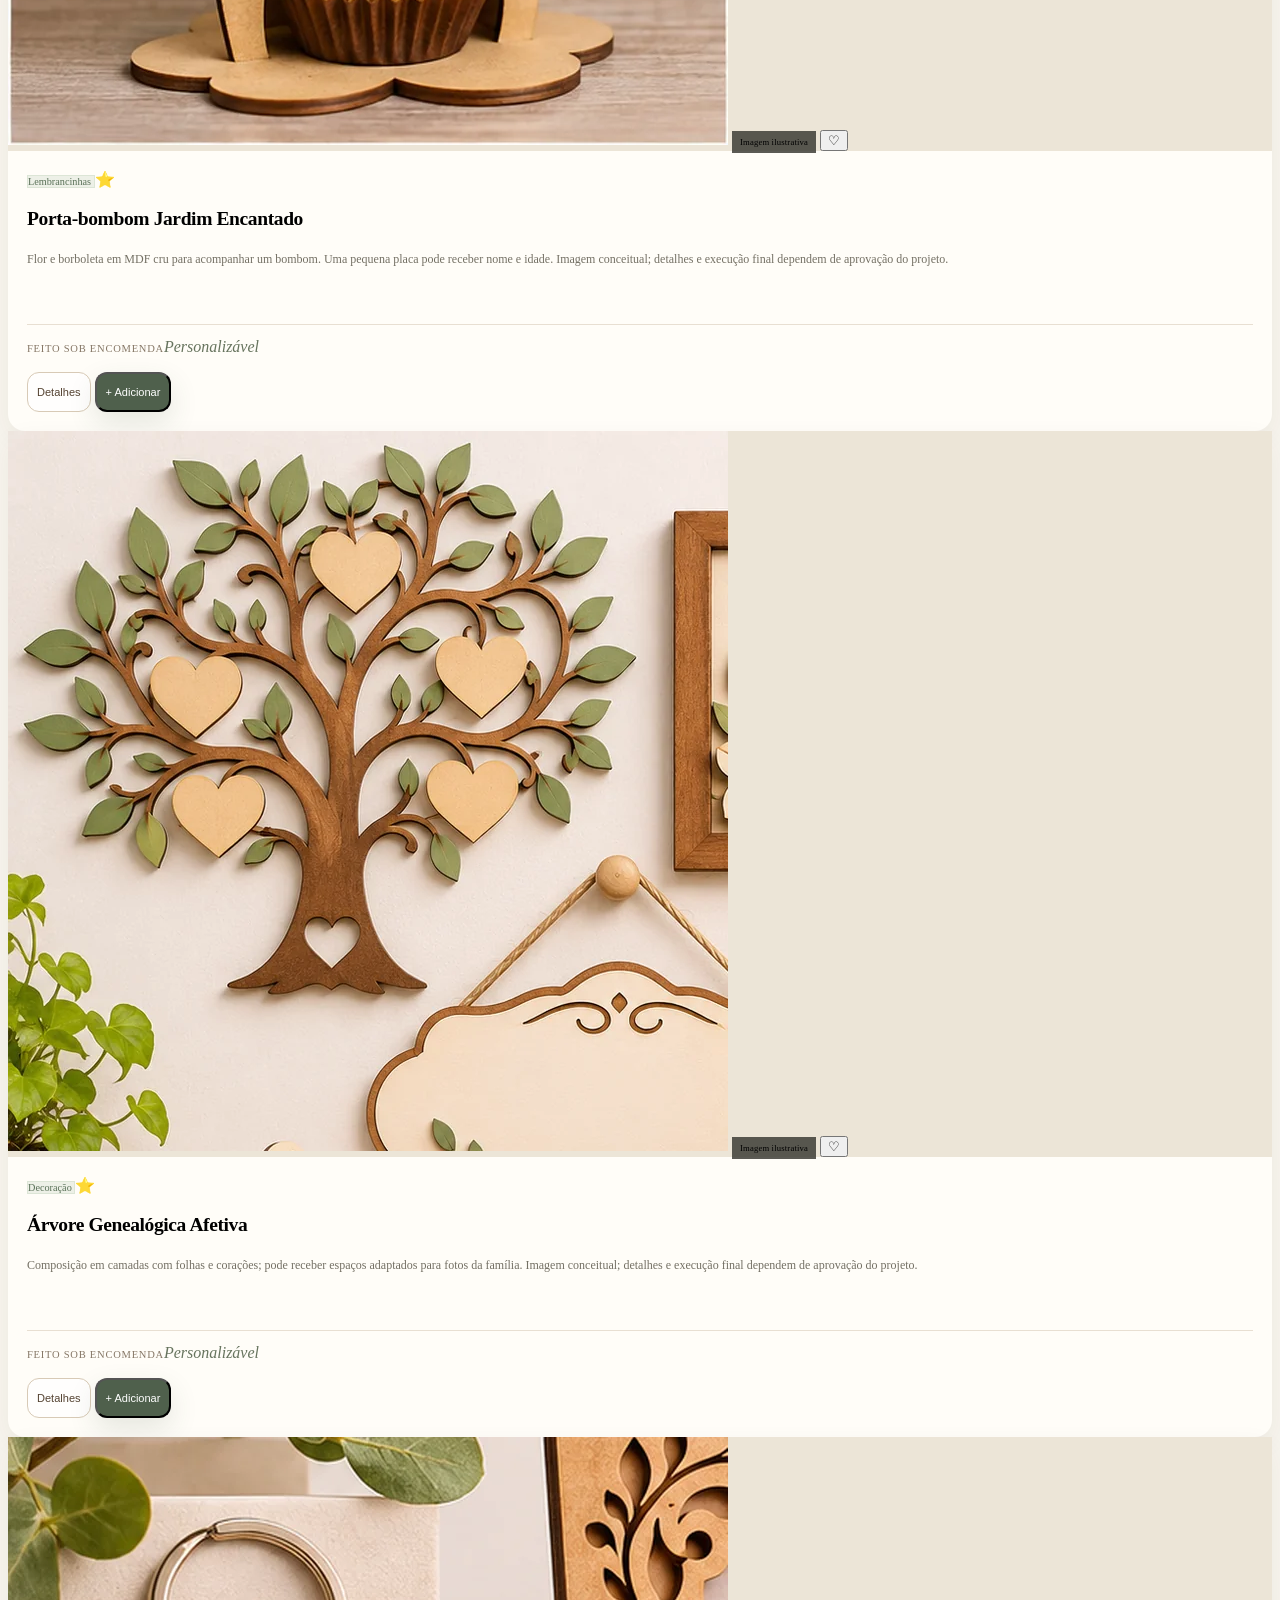
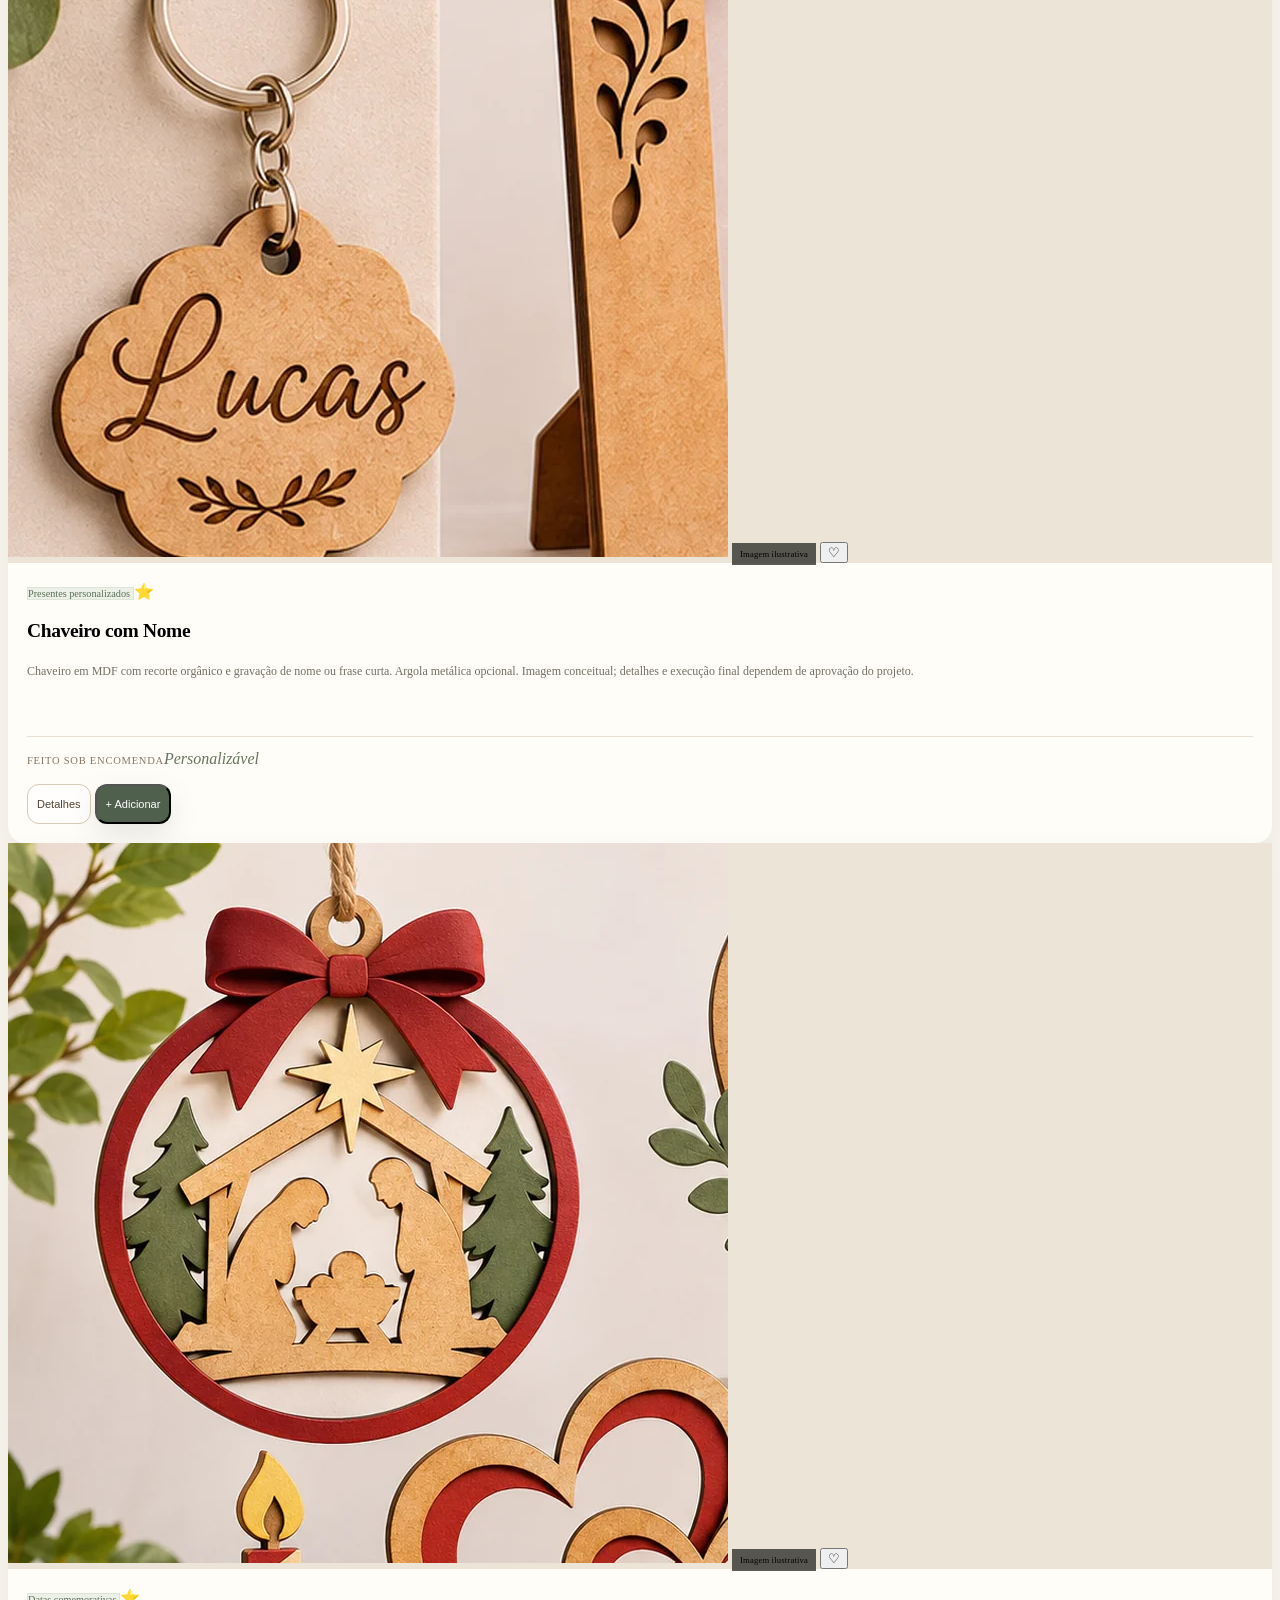
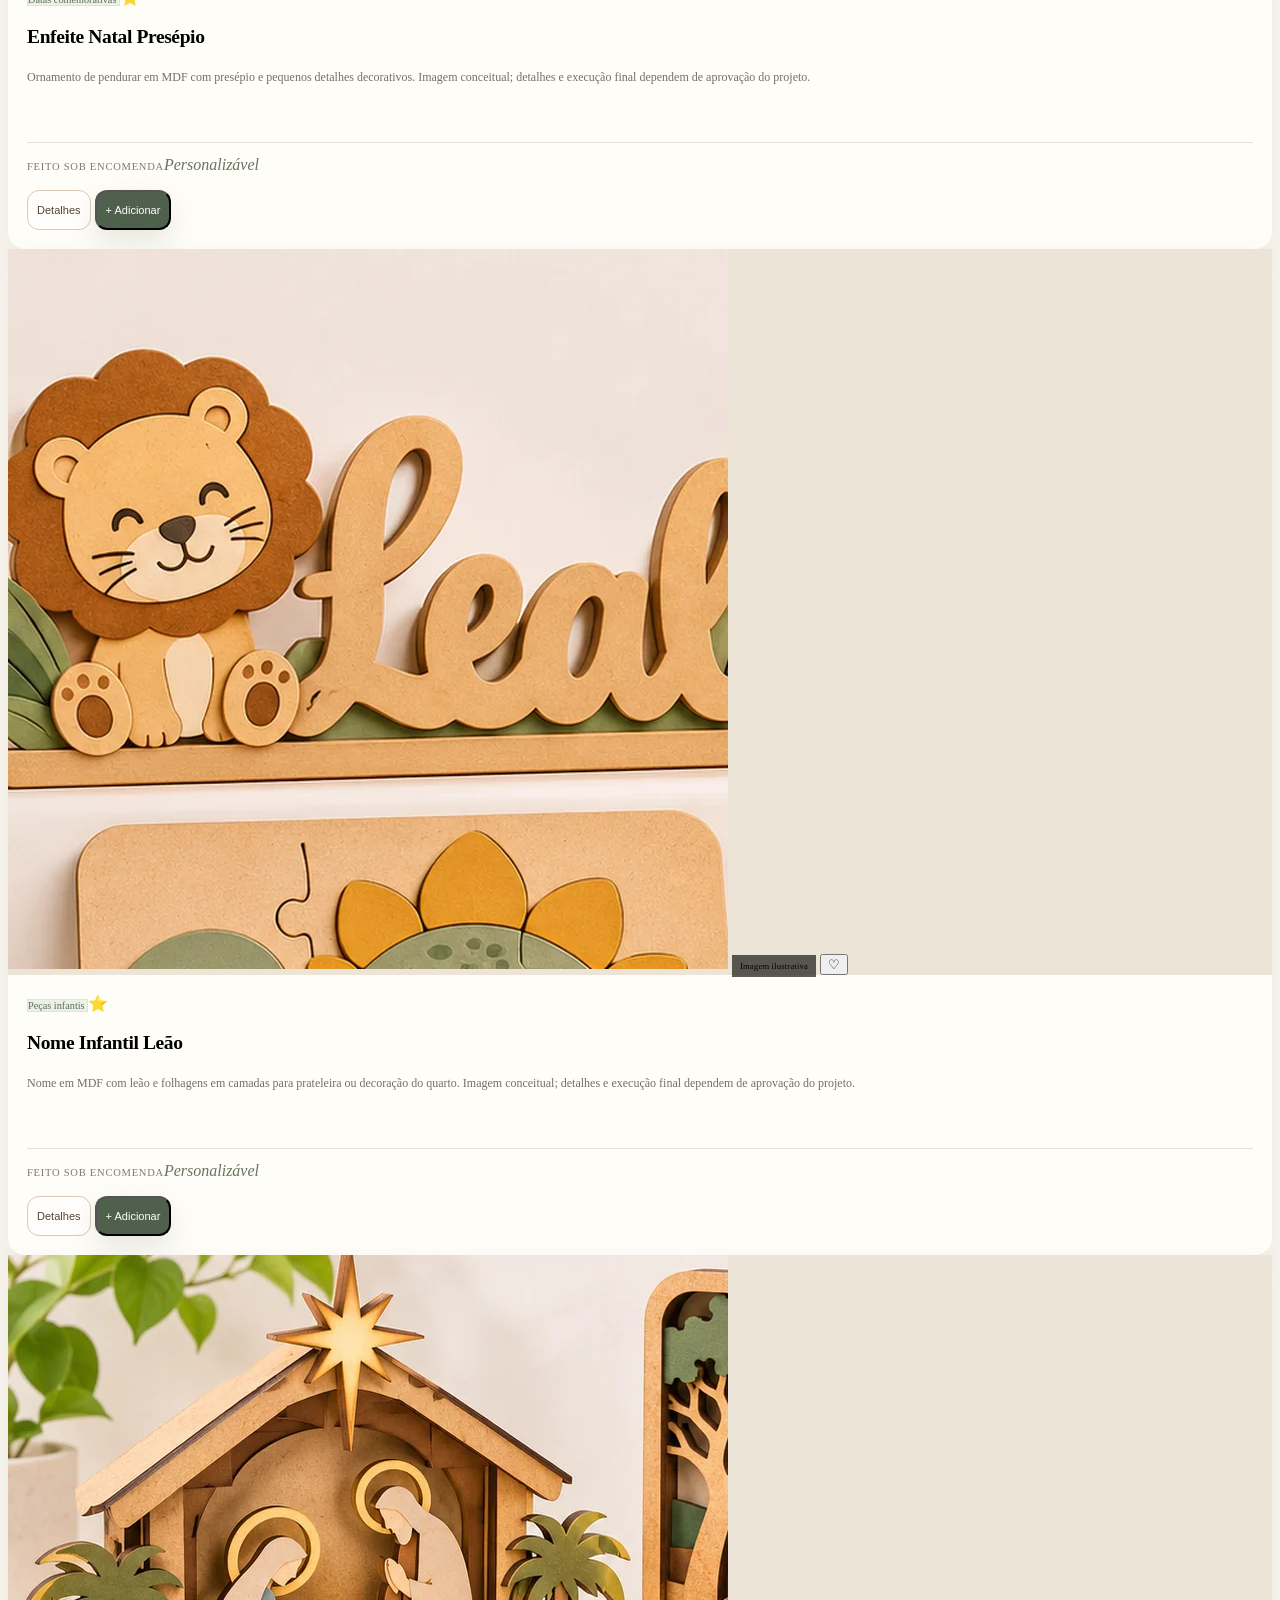
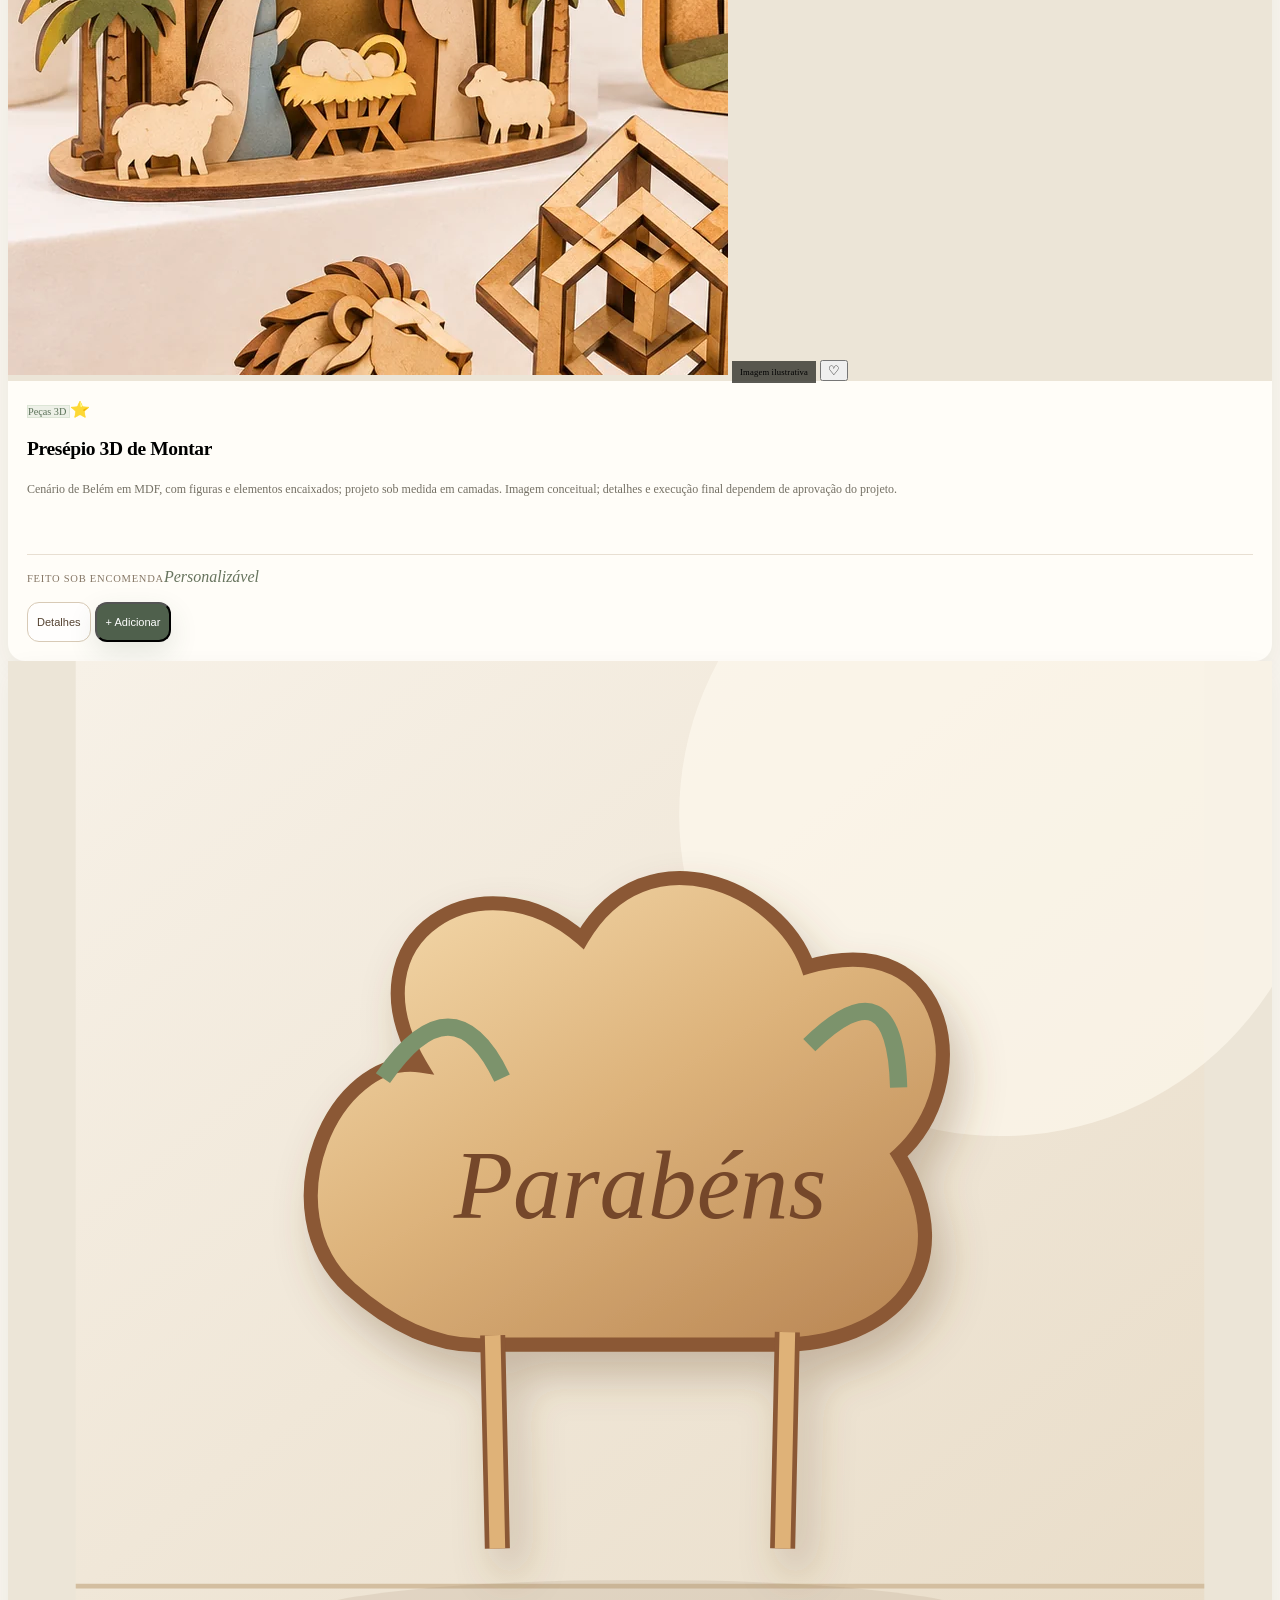
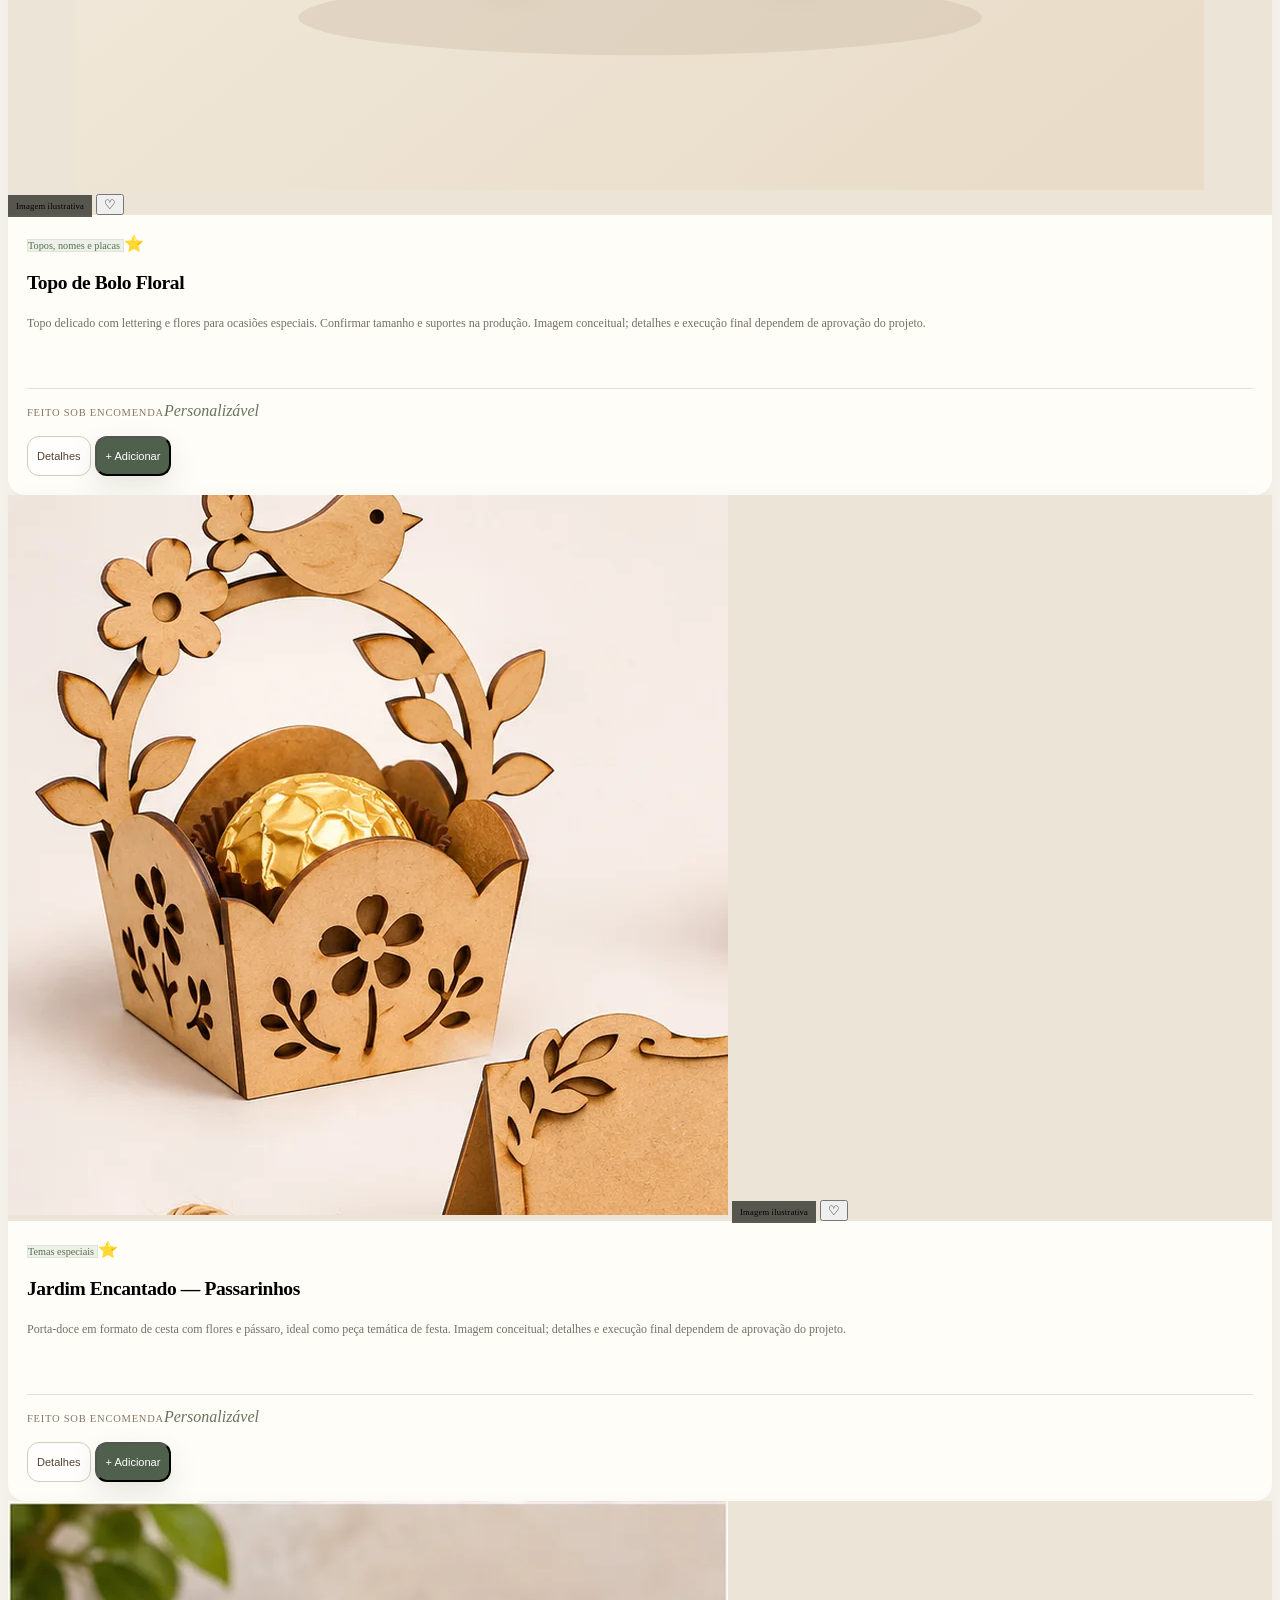
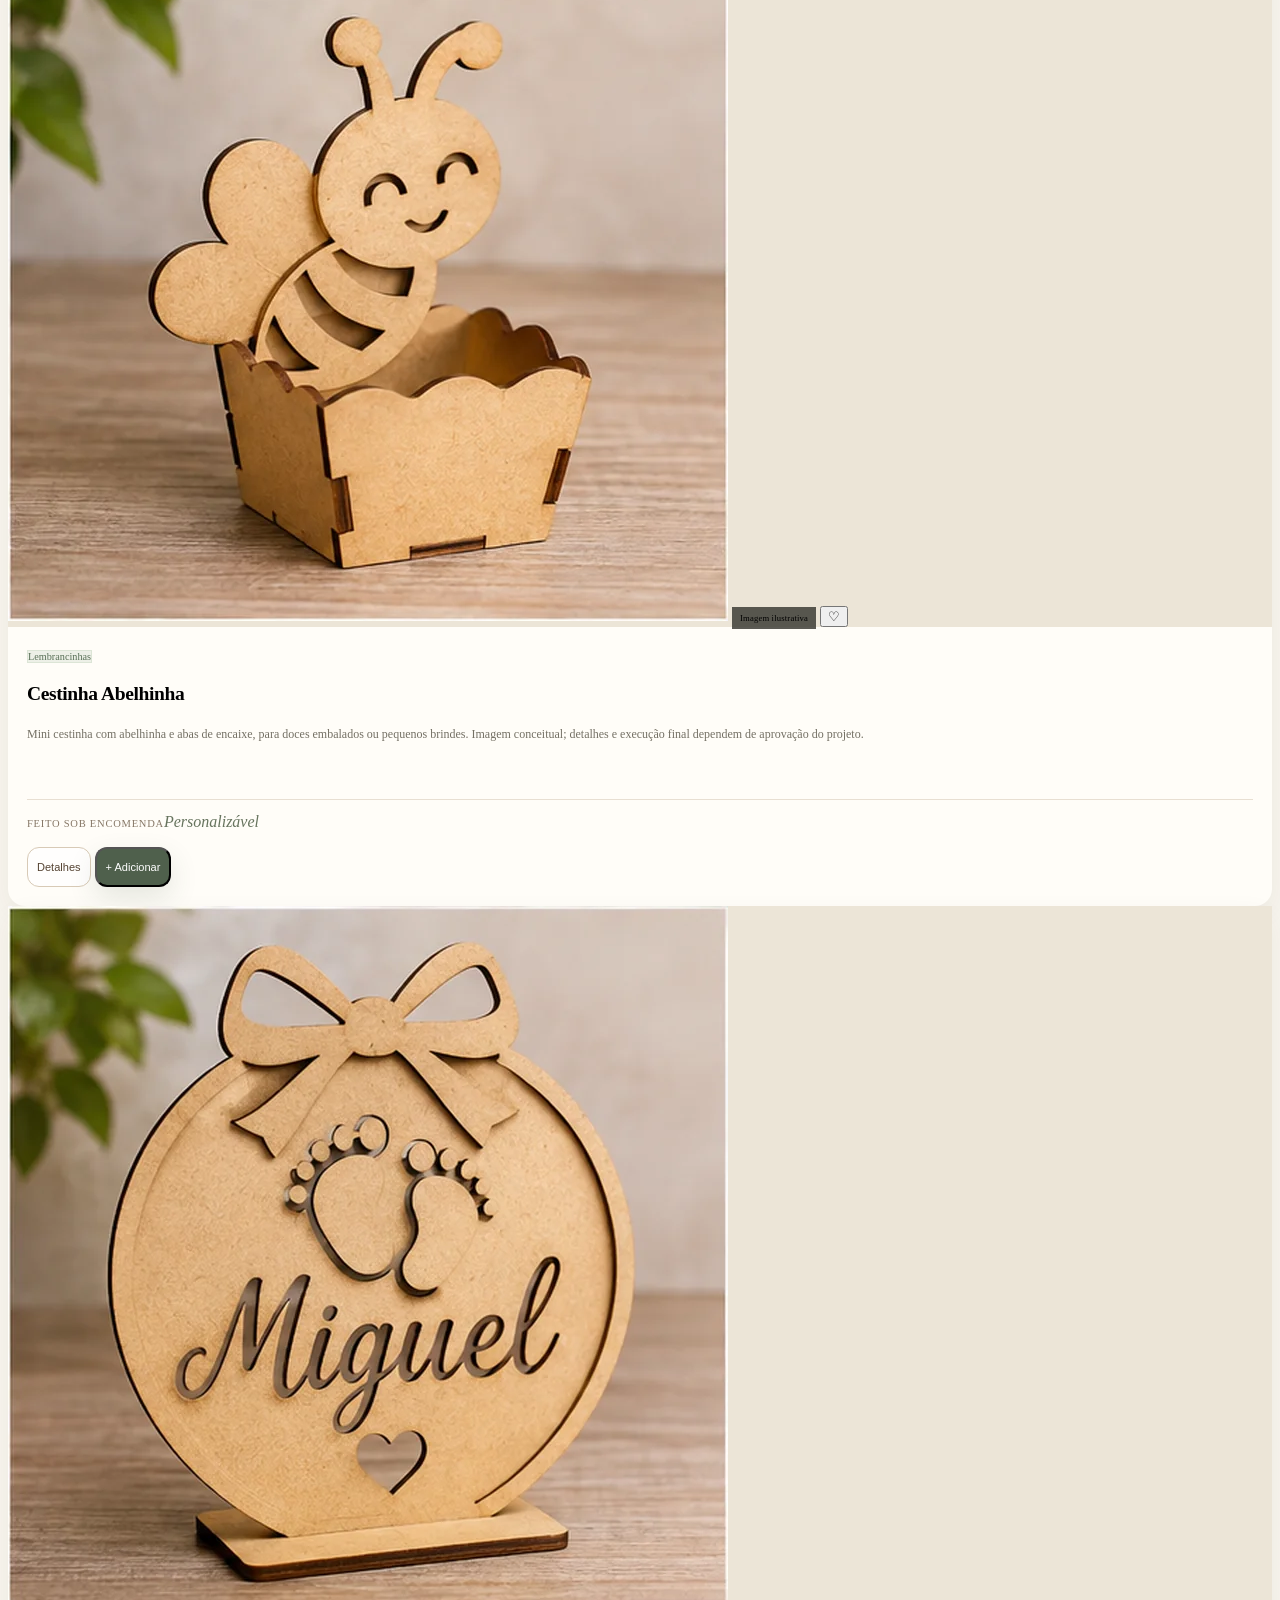
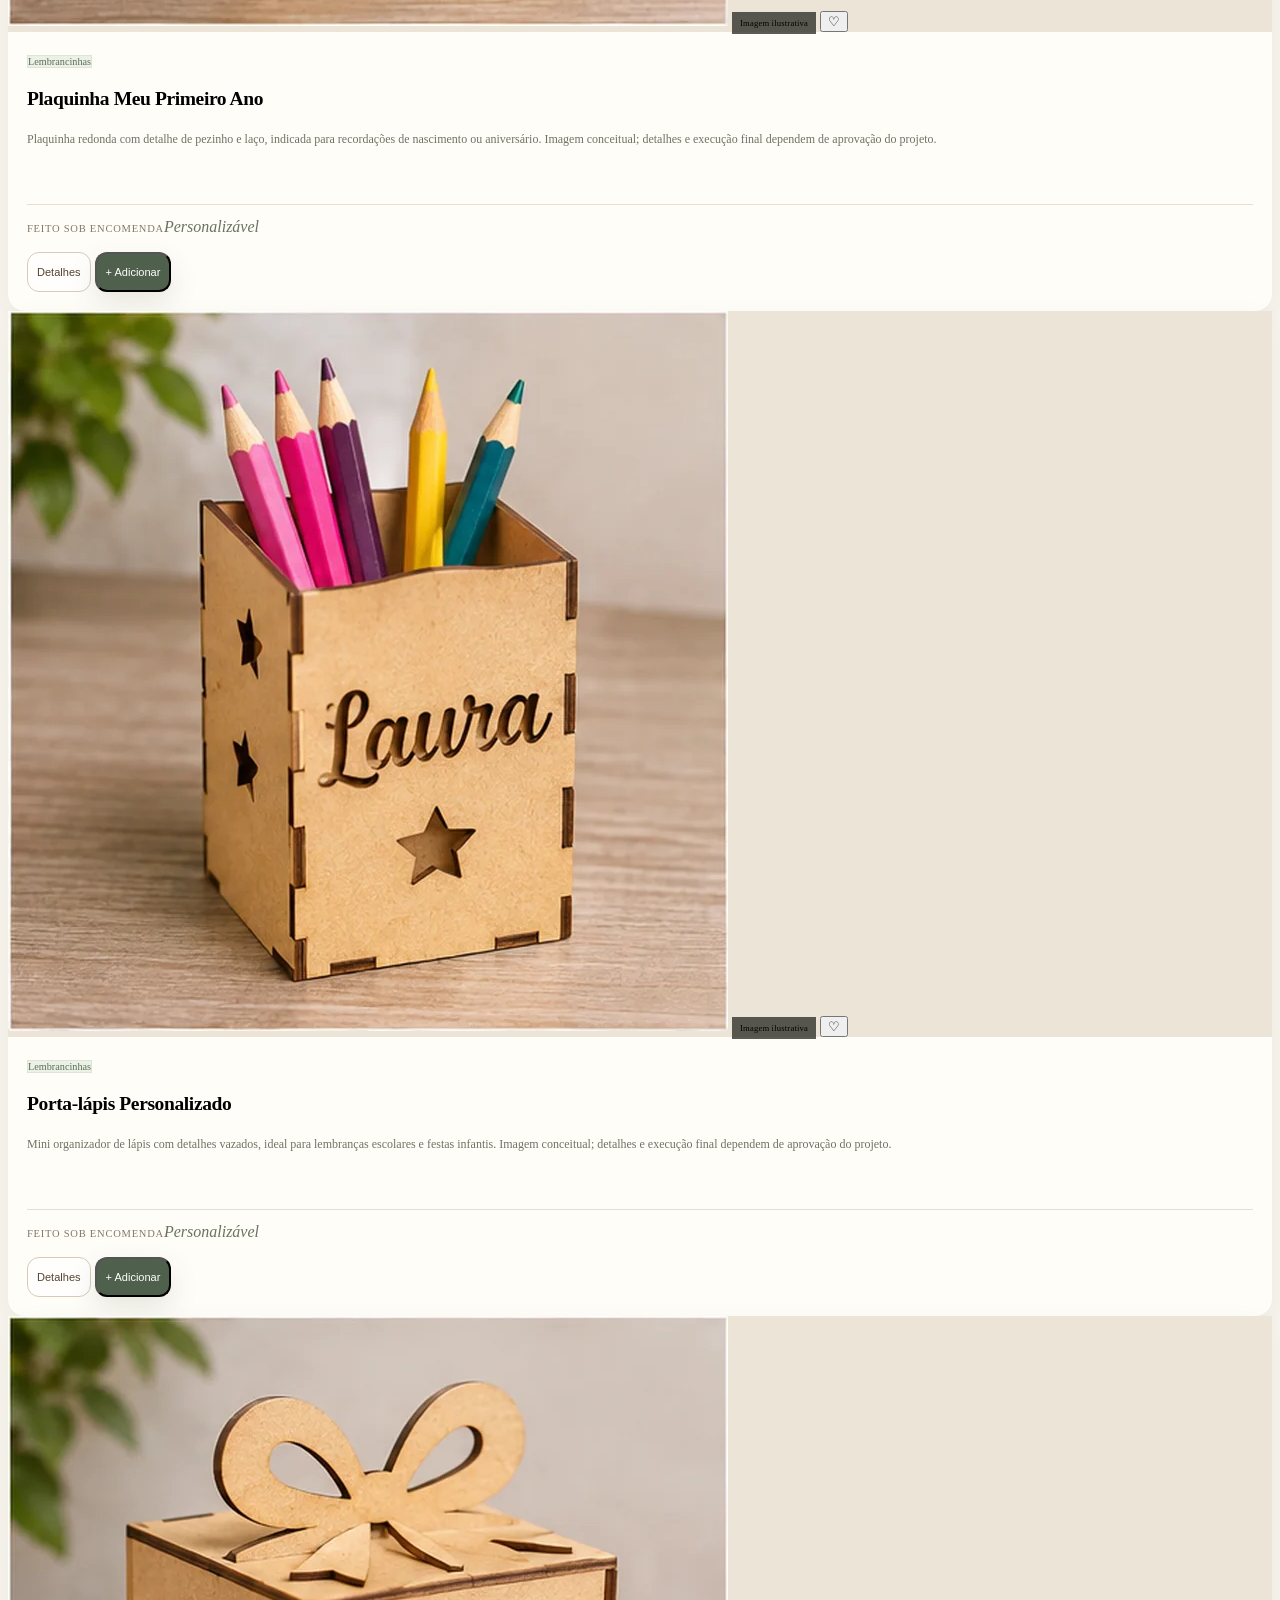
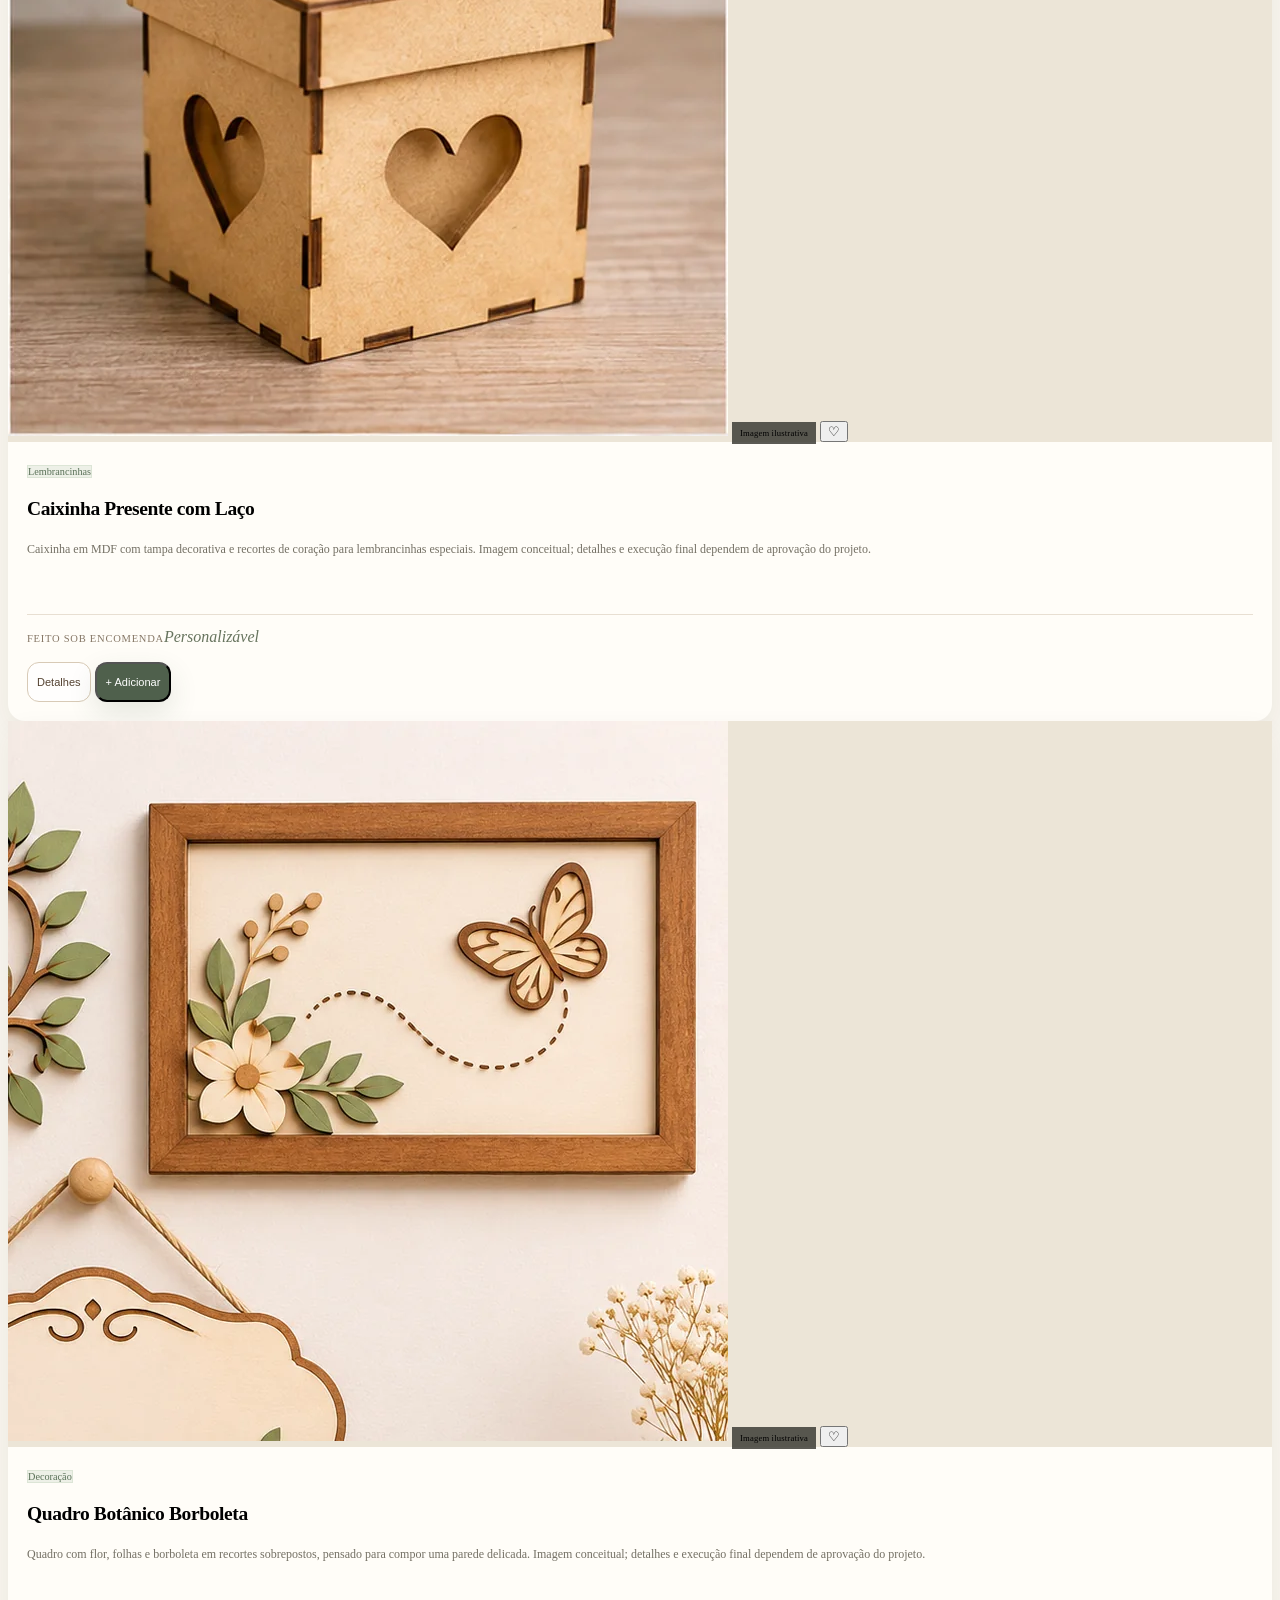
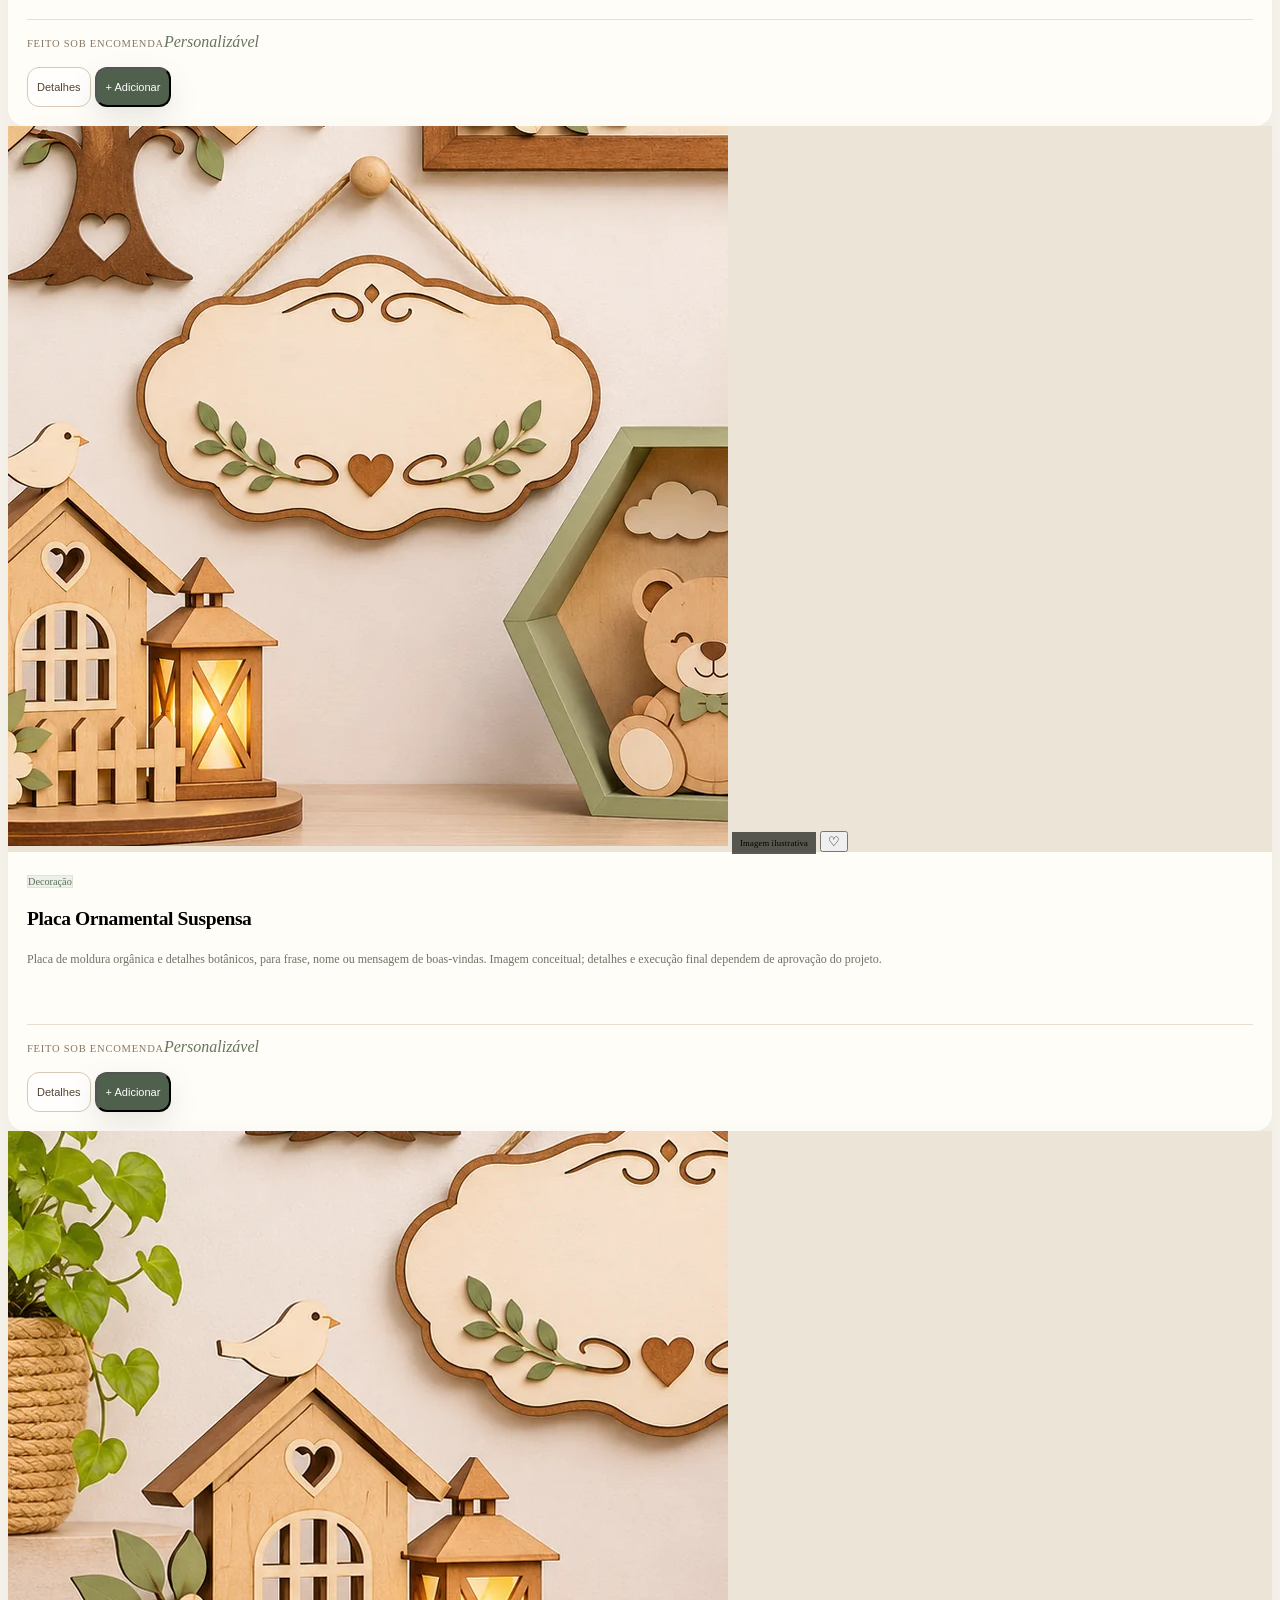
==== commit b69b9a28: "Add files via upload" ====
--- a/index.html
+++ b/index.html
@@ -5,22 +5,49 @@
 <title>Leal Craft | Ideias que ganham forma</title>
 <link rel="icon" href="public/images/favicon.svg" type="image/svg+xml">
 <link rel="stylesheet" href="css/styles.css?v=craft1">
-<link rel="stylesheet" href="css/craft.css?v=craft2">
+<link rel="stylesheet" href="css/craft.css?v=craft3-social1">
 </head><body>
-<div id="entryCelebration" class="craft-intro" aria-hidden="true">
-  <div class="intro-ambient intro-ambient-a"></div><div class="intro-ambient intro-ambient-b"></div>
-  <div class="intro-board"><div class="intro-board-grain"></div>
-    <div class="intro-board-content"><span class="intro-leal">Leal</span>
-      <div class="intro-cut-track"><span class="intro-craft">CRAFT</span><span class="laser-beam"></span><span class="laser-glow"></span></div>
-      <span class="intro-small">feito com criatividade</span></div>
+<div id="entryCelebration" class="craft-intro intro-enchanted" aria-hidden="true">
+  <div class="intro-haze intro-haze-left"></div><div class="intro-haze intro-haze-right"></div>
+  <div class="intro-light-circle"></div>
+  <div class="intro-floating-ornaments" aria-hidden="true">
+    <span class="intro-wood-leaf intro-leaf-a"></span><span class="intro-wood-leaf intro-leaf-b"></span>
+    <span class="intro-wood-leaf intro-leaf-c"></span><span class="intro-wood-leaf intro-leaf-d"></span>
+    <span class="intro-wood-heart intro-heart-a">♥</span>
+    <span class="intro-wood-chip intro-chip-a"></span><span class="intro-wood-chip intro-chip-b"></span>
+    <span class="intro-wood-chip intro-chip-c"></span><span class="intro-wood-chip intro-chip-d"></span>
   </div>
-  <span class="intro-caption">Onde suas ideias ganham forma</span>
-  <button class="intro-skip" id="skipIntroBtn" type="button">Pular animação</button>
+  <div class="intro-workbench-label">PEQUENAS IDEIAS • GRANDES POSSIBILIDADES</div>
+  <div class="intro-plaque-wrap">
+    <div class="intro-plaque-halo"></div>
+    <div class="intro-board">
+      <div class="intro-board-grain"></div>
+      <div class="intro-board-innerline"></div>
+      <div class="intro-board-content">
+        <span class="intro-leal">Leal</span>
+        <div class="intro-cut-track"><svg id="introCraftSvg" class="intro-craft-svg" viewBox="0 0 482 130" xmlns="http://www.w3.org/2000/svg" aria-label="Craft">
+  <title>Craft — gravação a laser</title>
+  <g class="intro-lettering"><path class="intro-letter" data-letter="C" data-x="12.00" data-baseline="107" data-scale="0.06" transform="translate(12.00 107) scale(0.06 -0.06)" d="M1123 377Q1135 377 1147.0 372.5Q1159 368 1170 357L1304 216Q1216 101 1083.5 42.5Q951 -16 770 -16Q604 -16 472.5 40.5Q341 97 249.5 196.5Q158 296 109.0 432.5Q60 569 60 729Q60 892 113.0 1028.5Q166 1165 262.0 1264.0Q358 1363 492.0 1418.0Q626 1473 787 1473Q869 1473 941.5 1458.5Q1014 1444 1077.0 1418.5Q1140 1393 1193.0 1357.0Q1246 1321 1287 1279L1173 1126Q1162 1112 1147.0 1100.5Q1132 1089 1105 1089Q1087 1089 1071.0 1097.0Q1055 1105 1037.0 1116.5Q1019 1128 997.5 1141.5Q976 1155 946.5 1166.5Q917 1178 877.5 1186.0Q838 1194 785 1194Q701 1194 631.5 1163.0Q562 1132 511.5 1072.5Q461 1013 433.5 926.5Q406 840 406 729Q406 617 436.5 530.0Q467 443 519.5 383.5Q572 324 642.0 293.0Q712 262 792 262Q838 262 876.0 266.5Q914 271 947.0 281.5Q980 292 1009.0 309.5Q1038 327 1068 354Q1080 364 1094.0 370.5Q1108 377 1123 377Z"/><path class="intro-letter" data-letter="R" data-x="105.66" data-baseline="107" data-scale="0.06" transform="translate(105.66 107) scale(0.06 -0.06)" d="M615 772Q684 772 732.5 789.5Q781 807 812.0 838.0Q843 869 857.0 910.5Q871 952 871 1000Q871 1096 808.5 1150.0Q746 1204 615 1204H479V772ZM1333 0H1027Q942 0 905 64L663 487Q646 514 625.0 526.5Q604 539 565 539H479V0H141V1457H615Q773 1457 884.5 1424.5Q996 1392 1066.5 1334.0Q1137 1276 1169.0 1197.0Q1201 1118 1201 1025Q1201 954 1182.0 891.0Q1163 828 1126.0 774.5Q1089 721 1034.5 679.0Q980 637 909 610Q942 593 971.0 567.5Q1000 542 1023 507Z"/><path class="intro-letter" data-letter="A" data-x="199.56" data-baseline="107" data-scale="0.06" transform="translate(199.56 107) scale(0.06 -0.06)" d="M911 557 776 956Q761 994 744.0 1045.5Q727 1097 710 1157Q695 1096 678.0 1044.0Q661 992 646 954L512 557ZM1448 0H1186Q1142 0 1115.0 20.5Q1088 41 1074 73L988 327H434L348 73Q337 45 308.5 22.5Q280 0 238 0H-26L538 1457H884Z"/><path class="intro-letter" data-letter="F" data-x="299.88" data-baseline="107" data-scale="0.06" transform="translate(299.88 107) scale(0.06 -0.06)" d="M481 1197V828H979V567H481V0H141V1457H1079V1197Z"/><path class="intro-letter" data-letter="T" data-x="382.86" data-baseline="107" data-scale="0.06" transform="translate(382.86 107) scale(0.06 -0.06)" d="M1188 1189H778V0H440V1189H30V1457H1188Z"/></g>
+  <g id="introLaserHead" class="intro-laser-head" aria-hidden="true">
+   <circle class="intro-laser-halo" r="11" cx="0" cy="0"/>
+   <circle class="intro-laser-core" r="3.2" cx="0" cy="0"/>
+   <path class="intro-laser-cross" d="M-9 0H-5 M5 0H9 M0-9V-5 M0 5V9"/>
+  </g>
+ </svg><div id="introSparkLayer" class="intro-spark-layer" aria-hidden="true"></div></div>
+        <span class="intro-small">FEITO COM CRIATIVIDADE E CUIDADO</span>
+      </div>
+      <svg class="intro-branch intro-branch-left" viewBox="0 0 86 100" aria-hidden="true"><path d="M19 88C14 61 23 30 52 10M20 76C3 73 0 60 5 51c14 0 19 9 15 25ZM27 55C15 40 20 31 31 26c10 12 8 22-4 29ZM37 36C52 30 63 35 68 47c-14 8-23 3-31-11ZM48 18C52 3 64 0 75 4c-4 13-12 18-27 14Z"/></svg>
+      <svg class="intro-branch intro-branch-right" viewBox="0 0 86 100" aria-hidden="true"><path d="M19 88C14 61 23 30 52 10M20 76C3 73 0 60 5 51c14 0 19 9 15 25ZM27 55C15 40 20 31 31 26c10 12 8 22-4 29ZM37 36C52 30 63 35 68 47c-14 8-23 3-31-11ZM48 18C52 3 64 0 75 4c-4 13-12 18-27 14Z"/></svg>
+    </div>
+  </div>
+  <div class="intro-caption"><span class="intro-caption-line"></span><span>Ideias que ganham forma.</span><span class="intro-caption-line"></span></div>
+  <button class="intro-skip" id="skipIntroBtn" type="button">Pular animação <span aria-hidden="true">→</span></button>
 </div>
+<div id="introFallout" class="intro-fallout" aria-hidden="true"></div>
 <header class="site-header" id="topo"><div class="container header-inner">
  <a class="brand craft-brand" href="#topo" aria-label="Leal Craft, início"><span class="craft-brand-main">Leal</span><span class="craft-brand-sub">CRAFT <span>✦</span> ESTÚDIO CRIATIVO</span></a>
  <nav class="desktop-nav" aria-label="Navegação principal"><a href="#catalogo">Catálogo</a><a href="#como-funciona">Como funciona</a><a href="#sobre">Nossa essência</a><a href="#contato">Contato</a></nav>
- <div class="header-actions"><button id="favoritesBtn" class="icon-btn" aria-label="Abrir favoritos" title="Favoritos"><span>♡</span><strong id="favoritesCount">0</strong></button><button id="cartBtn" class="cart-pill" aria-label="Abrir carrinho de orçamento"><span>▣</span><span>Meu orçamento</span><strong id="cartCount">0</strong></button></div>
+ <div class="header-actions"><button id="favoritesBtn" class="icon-btn" aria-label="Abrir favoritos" title="Favoritos"><span>♡</span><strong id="favoritesCount">0</strong></button><button id="cartBtn" class="cart-pill" aria-label="Abrir carrinho de orçamento"><svg class="cart-svg" viewBox="0 0 24 24" aria-hidden="true" focusable="false" fill="none" stroke="currentColor" stroke-width="1.9" stroke-linecap="round" stroke-linejoin="round"><circle cx="9" cy="20" r="1.35"/><circle cx="19" cy="20" r="1.35"/><path d="M2.7 3.5h2.1l2.5 11.4a2 2 0 0 0 2 1.6h9.1a2 2 0 0 0 1.9-1.4l2-7.5H5.8"/></svg><span>Meu orçamento</span><strong id="cartCount">0</strong></button></div>
 </div></header>
 <main>
 <section class="craft-hero" aria-labelledby="heroTitle"><div class="container craft-hero-grid">
@@ -40,18 +67,18 @@
  <p class="catalog-disclaimer">As peças marcadas como <strong>imagem ilustrativa</strong> são conceitos de referência; medidas, materiais, detalhes e viabilidade final são confirmados no orçamento.</p>
 </div></section>
 <section class="craft-promise section" id="como-funciona"><div class="container"><div class="section-heading centered reveal"><span class="eyebrow">DO RASCUNHO À PEÇA</span><h2>É simples tirar a ideia do papel.</h2></div>
- <div class="steps-grid"><article class="step-card reveal"><span>01</span><div class="step-icon">⌕</div><h3>Inspire-se</h3><p>Explore o catálogo e encontre um modelo que combine com o que você imaginou.</p></article><article class="step-card reveal"><span>02</span><div class="step-icon">▣</div><h3>Selecione</h3><p>Adicione as peças ao carrinho. Não precisa decidir todos os detalhes agora.</p></article><article class="step-card reveal"><span>03</span><div class="step-icon">↗</div><h3>Peça orçamento</h3><p>Envie tudo de uma vez pelo WhatsApp, sem compromisso.</p></article><article class="step-card reveal"><span>04</span><div class="step-icon">✳</div><h3>Personalize</h3><p>Conversamos sobre nomes, tamanhos, materiais e prazo de produção.</p></article></div>
+ <div class="steps-grid"><article class="step-card reveal"><span>01</span><div class="step-icon">⌕</div><h3>Inspire-se</h3><p>Explore o catálogo e encontre um modelo que combine com o que você imaginou.</p></article><article class="step-card reveal"><span>02</span><div class="step-icon"><svg class="cart-svg" viewBox="0 0 24 24" aria-hidden="true" focusable="false" fill="none" stroke="currentColor" stroke-width="1.9" stroke-linecap="round" stroke-linejoin="round"><circle cx="9" cy="20" r="1.35"/><circle cx="19" cy="20" r="1.35"/><path d="M2.7 3.5h2.1l2.5 11.4a2 2 0 0 0 2 1.6h9.1a2 2 0 0 0 1.9-1.4l2-7.5H5.8"/></svg></div><h3>Selecione</h3><p>Adicione as peças ao carrinho. Não precisa decidir todos os detalhes agora.</p></article><article class="step-card reveal"><span>03</span><div class="step-icon">↗</div><h3>Peça orçamento</h3><p>Envie tudo de uma vez pelo WhatsApp, sem compromisso.</p></article><article class="step-card reveal"><span>04</span><div class="step-icon">✳</div><h3>Personalize</h3><p>Conversamos sobre nomes, tamanhos, materiais e prazo de produção.</p></article></div>
 </div></section>
 <section class="about-section section" id="sobre"><div class="container about-grid"><div class="about-visual reveal"><img src="public/images/demo/placa-nome.svg" alt="Ilustração conceitual de placa de nome em MDF" loading="lazy"><div class="about-stamp">Feito com <strong>intenção</strong></div></div>
  <div class="about-copy reveal"><span class="eyebrow">A ESSÊNCIA LEAL CRAFT</span><h2>Do desenho à madeira. <em>Do comum ao único.</em></h2><p>Acreditamos que as melhores peças carregam uma história. Trabalhamos com corte e gravação a laser para criar lembranças, presentes e soluções decorativas personalizadas.</p><p>Algumas ideias já estão no catálogo. Outras podem começar em uma conversa.</p><div class="feature-list"><div><span>✳</span><p><strong>Personalização de verdade</strong><br>Nomes, formatos e detalhes combinados para o seu projeto.</p></div><div><span>✳</span><p><strong>MDF e criatividade</strong><br>Peças em diferentes propostas, do minimalista ao lúdico.</p></div><div><span>✳</span><p><strong>Orçamento sob medida</strong><br>Preço definido conforme material, tamanho, quantidade e acabamento.</p></div></div>
  </div></div></section>
 <section class="cta-section section" id="contato"><div class="container cta-box reveal"><div><span class="eyebrow light">SUA IDEIA, NOSSO PRÓXIMO PROJETO</span><h2>Não encontrou exatamente o que procura?</h2><p>Conte sua ideia. A gente conversa sobre o que dá para transformar em peça.</p></div><div class="cta-actions"><button class="btn btn-light" id="ctaCartBtn">Ver meu carrinho</button><button class="btn btn-outline-light" id="ctaWhatsappBtn">Conversar no WhatsApp ↗</button></div></div></section>
 </main>
-<footer class="site-footer"><div class="container footer-grid"><div class="footer-brand"><span class="footer-craft-name">Leal <em>Craft</em></span><span>IDEIAS QUE GANHAM FORMA</span><p>Peças personalizadas em MDF, feitas com criatividade e cuidado.</p></div><div><strong>Explorar</strong><a href="#catalogo">Catálogo</a><a href="#como-funciona">Como funciona</a><a href="#sobre">Nossa essência</a></div><div><strong>Contato</strong><button class="footer-link" id="footerWhatsappBtn">WhatsApp</button><a id="instagramLink" href="#" target="_blank" rel="noopener" hidden>Instagram</a><a id="emailLink" href="#" hidden>E-mail</a><span id="serviceArea">Guapimirim • RJ</span></div></div><div class="container footer-bottom"><span>© <span id="year"></span> Leal Craft. Todos os direitos reservados.</span><span>Peças produzidas sob encomenda.</span></div></footer>
-<button id="floatingCart" class="floating-cart" aria-label="Abrir carrinho"><span class="floating-cart-icon">▣</span><span><strong id="floatingCartCount">0</strong> itens</span></button>
-<aside id="cartDrawer" class="drawer" aria-hidden="true"><div class="drawer-backdrop" data-close-drawer></div><div class="drawer-panel" role="dialog" aria-modal="true" aria-labelledby="cartTitle"><div class="drawer-header"><div><span class="eyebrow">SELEÇÃO DE PEÇAS</span><h2 id="cartTitle">Meu orçamento</h2></div><button class="close-btn" data-close-drawer aria-label="Fechar">×</button></div><div id="cartItems" class="cart-items"></div><div id="cartEmpty" class="cart-empty"><div>▣</div><h3>Seu carrinho está vazio</h3><p>Adicione as peças que deseja consultar.</p><button class="btn btn-secondary" data-close-drawer>Continuar explorando</button></div><div id="cartFooter" class="cart-footer" hidden><div class="cart-summary"><span>Unidades selecionadas</span><strong id="cartTotalItems">0</strong></div><p class="cart-note">O orçamento será calculado conforme tamanho, personalização, quantidade e acabamento.</p><button id="checkoutBtn" class="btn btn-whatsapp btn-full">Pedir orçamento pelo WhatsApp ↗</button><p class="cart-whatsapp-hint">O WhatsApp abre com sua lista pronta. Sem pagamento pelo site.</p><button id="clearCartBtn" class="text-btn">Limpar carrinho</button></div></div></aside>
+<footer class="site-footer"><div class="container footer-grid"><div class="footer-brand"><span class="footer-craft-name">Leal <em>Craft</em></span><span>IDEIAS QUE GANHAM FORMA</span><p>Peças personalizadas em MDF, feitas com criatividade e cuidado.</p></div><div><strong>Explorar</strong><a href="#catalogo">Catálogo</a><a href="#como-funciona">Como funciona</a><a href="#sobre">Nossa essência</a></div><div class="footer-contacts"><strong>Contato e redes sociais</strong><button class="footer-link social-contact" id="footerWhatsappBtn" type="button"><svg class="social-svg" viewBox="0 0 24 24" fill="none" stroke="currentColor" stroke-width="1.8" stroke-linecap="round" stroke-linejoin="round" aria-hidden="true"><path d="M20.3 11.6a8.3 8.3 0 0 1-12.1 7.35L3.5 20l1.16-4.5A8.3 8.3 0 1 1 20.3 11.6Z"/><path d="M8.5 8.2c-.3.1-.7.7-.7 1.2s.7 2.1 2.3 3.5c1.5 1.4 3 1.8 3.6 1.8.5 0 1.3-.5 1.5-1.1l-1.8-.85-.8.85c-1-.4-2.1-1.5-2.55-2.55l.8-.8-.75-1.7Z"/></svg><span>WhatsApp</span></button><a class="social-contact" id="instagramLink" href="https://www.instagram.com/leal_craft/" target="_blank" rel="noopener noreferrer"><svg class="social-svg" viewBox="0 0 24 24" fill="none" stroke="currentColor" stroke-width="1.8" stroke-linecap="round" stroke-linejoin="round" aria-hidden="true"><rect x="3" y="3" width="18" height="18" rx="5"/><circle cx="12" cy="12" r="4"/><circle cx="17.7" cy="6.5" r=".9" fill="currentColor" stroke="none"/></svg><span>Instagram</span></a><a class="social-contact" id="facebookLink" href="https://www.facebook.com/share/1fnnuZbrR5/?mibextid=wwXIfr" target="_blank" rel="noopener noreferrer"><svg class="social-svg" viewBox="0 0 24 24" fill="currentColor" aria-hidden="true"><path d="M13.7 21v-7.9h2.66l.4-3.1H13.7V8.03c0-.9.25-1.51 1.54-1.51h1.64V3.75c-.28-.04-1.25-.12-2.37-.12-2.35 0-3.95 1.43-3.95 4.06V10H7.9v3.1h2.66V21h3.14Z"/></svg><span>Facebook</span></a><a id="emailLink" href="#" hidden>E-mail</a><span id="serviceArea">Guapimirim • RJ</span></div></div><div class="container footer-bottom"><span>© <span id="year"></span> Leal Craft. Todos os direitos reservados.</span><span>Peças produzidas sob encomenda.</span></div></footer>
+<button id="floatingCart" class="floating-cart" aria-label="Abrir carrinho"><span class="floating-cart-icon"><svg class="cart-svg" viewBox="0 0 24 24" aria-hidden="true" focusable="false" fill="none" stroke="currentColor" stroke-width="1.9" stroke-linecap="round" stroke-linejoin="round"><circle cx="9" cy="20" r="1.35"/><circle cx="19" cy="20" r="1.35"/><path d="M2.7 3.5h2.1l2.5 11.4a2 2 0 0 0 2 1.6h9.1a2 2 0 0 0 1.9-1.4l2-7.5H5.8"/></svg></span><span><strong id="floatingCartCount">0</strong> itens</span></button>
+<aside id="cartDrawer" class="drawer" aria-hidden="true"><div class="drawer-backdrop" data-close-drawer></div><div class="drawer-panel" role="dialog" aria-modal="true" aria-labelledby="cartTitle"><div class="drawer-header"><div><span class="eyebrow">SELEÇÃO DE PEÇAS</span><h2 id="cartTitle">Meu orçamento</h2></div><button class="close-btn" data-close-drawer aria-label="Fechar">×</button></div><div id="cartItems" class="cart-items"></div><div id="cartEmpty" class="cart-empty"><div><svg class="cart-svg" viewBox="0 0 24 24" aria-hidden="true" focusable="false" fill="none" stroke="currentColor" stroke-width="1.9" stroke-linecap="round" stroke-linejoin="round"><circle cx="9" cy="20" r="1.35"/><circle cx="19" cy="20" r="1.35"/><path d="M2.7 3.5h2.1l2.5 11.4a2 2 0 0 0 2 1.6h9.1a2 2 0 0 0 1.9-1.4l2-7.5H5.8"/></svg></div><h3>Seu carrinho está vazio</h3><p>Adicione as peças que deseja consultar.</p><button class="btn btn-secondary" data-close-drawer>Continuar explorando</button></div><div id="cartFooter" class="cart-footer" hidden><div class="cart-summary"><span>Unidades selecionadas</span><strong id="cartTotalItems">0</strong></div><p class="cart-note">O orçamento será calculado conforme tamanho, personalização, quantidade e acabamento.</p><button id="checkoutBtn" class="btn btn-whatsapp btn-full">Pedir orçamento pelo WhatsApp ↗</button><p class="cart-whatsapp-hint">O WhatsApp abre com sua lista pronta. Sem pagamento pelo site.</p><button id="clearCartBtn" class="text-btn">Limpar carrinho</button></div></div></aside>
 <aside id="favoritesDrawer" class="drawer" aria-hidden="true"><div class="drawer-backdrop" data-close-favorites></div><div class="drawer-panel" role="dialog" aria-modal="true" aria-labelledby="favoritesTitle"><div class="drawer-header"><div><span class="eyebrow">SALVOS</span><h2 id="favoritesTitle">Favoritos</h2></div><button class="close-btn" data-close-favorites aria-label="Fechar">×</button></div><div id="favoritesItems" class="favorites-items"></div><div id="favoritesEmpty" class="cart-empty"><div>♡</div><h3>Nenhum favorito ainda</h3><p>Toque no coração para guardar suas ideias favoritas.</p></div><div id="favoritesFooter" class="cart-footer" hidden><button id="addAllFavoritesBtn" class="btn btn-primary btn-full">Adicionar todos ao carrinho</button></div></div></aside>
 <div id="productModal" class="modal" aria-hidden="true"><div class="modal-backdrop" data-close-product></div><div class="product-modal-card" role="dialog" aria-modal="true" aria-labelledby="productModalTitle"><button class="close-btn modal-close" data-close-product aria-label="Fechar">×</button><div class="product-gallery"><div class="product-main-image"><img id="modalImage" src="" alt=""></div><div id="modalThumbs" class="modal-thumbs"></div></div><div class="product-modal-copy"><div class="product-modal-top"><span id="modalCategory" class="category-tag"></span><button id="modalFavoriteBtn" class="favorite-large" aria-label="Favoritar">♡</button></div><h2 id="productModalTitle"></h2><p id="modalDescription" class="modal-description"></p><div id="modalIncludesWrap" class="includes-panel"><div class="includes-panel-title"><span>✳</span><h3>Detalhes e possibilidades</h3></div><ul id="modalIncludes" class="includes-list"></ul></div><div id="modalComplementsWrap" class="complements-panel" hidden><div class="complements-head"><div><span class="eyebrow">VOCÊ TAMBÉM PODE GOSTAR</span><h3>Combine com</h3></div></div><div id="modalComplements" class="complements-grid"></div></div><div class="modal-price-row"><div><span>FEITO PARA VOCÊ</span><strong id="modalPrice">Sob encomenda</strong></div><span class="availability-dot">✳ Personalizável</span></div><button id="modalAddBtn" class="btn btn-primary btn-full">+ Adicionar ao orçamento</button></div></div></div>
 <div id="toast" class="toast" role="status" aria-live="polite"></div>
-<script src="js/config.js"></script><script src="data/catalogo.js"></script><script src="js/analytics.js"></script><script src="js/app.js?v=craft2"></script>
+<script src="js/config.js"></script><script src="data/catalogo.js"></script><script src="js/analytics.js"></script><script src="js/app.js?v=craft3"></script>
 </body></html>
--- a/css/craft.css
+++ b/css/craft.css
@@ -1,37 +1,77 @@
-/* LEAL CRAFT V1 — modern wood atelier */
+/* LEAL CRAFT V3 — atelier and animated wood engraving */
 :root{--bg:#f7f4ed;--surface:#fffefa;--surface-soft:#f1e8d8;--text:#2e322d;--muted:#737267;--rose:#766044;--rose-dark:#5a4531;--rose-soft:#e5d2b5;--gold:#b79567;--line:#e5ddcf;--success:#66806b;--shadow:0 24px 70px rgba(80,62,37,.12);--shadow-small:0 9px 28px rgba(80,62,37,.10);--radius:19px}
 body{background:var(--bg)}
 a,button{transition:transform .2s ease,background .2s ease,color .2s ease}
 button:focus-visible,a:focus-visible,input:focus-visible{outline:3px solid #ab925e;outline-offset:3px}
 [hidden]{display:none!important}
 ::selection{background:#e4c99b;color:#3c2a1e}
-/* Intro: CSS-only and independent of internet/assets */
-.craft-intro{position:fixed;inset:0;z-index:200;display:flex;align-items:center;justify-content:center;flex-direction:column;gap:34px;background:radial-gradient(ellipse at center,#f9f4e8 0%,#ede5d5 100%);overflow:hidden;transition:opacity .4s ease,visibility .4s ease}
+/* INTRO 1C: "A Placa Encantada" — CSS/SVG/JS, no video or external media. */
+.craft-intro{position:fixed;inset:0;z-index:200;display:flex;align-items:center;justify-content:center;flex-direction:column;gap:0;overflow:hidden;isolation:isolate;background:radial-gradient(ellipse at 49% 45%,#fffbf1 0%,#f5edda 45%,#e8dfcc 100%);transition:opacity .58s ease,visibility .58s ease}
+.craft-intro[hidden]{display:none!important}
 .craft-intro.intro-exit{opacity:0;visibility:hidden;pointer-events:none}
-.intro-ambient{position:absolute;aspect-ratio:1;border:1px solid rgba(110,85,54,.15);border-radius:100%;pointer-events:none}
-.intro-ambient-a{width:520px;top:-300px;left:-200px;box-shadow:0 0 0 100px rgba(180,150,100,.03)}
-.intro-ambient-b{width:420px;bottom:-280px;right:-130px}
-.intro-board{width:min(480px,76vw);aspect-ratio:1.75;position:relative;display:grid;place-items:center;border-radius:19px;isolation:isolate;background:repeating-linear-gradient(2deg,rgba(127,84,45,.04) 0 2px,rgba(255,255,255,0) 2px 13px),linear-gradient(128deg,#e8ca9a,#d6ae7a 42%,#c99a65 76%,#e5c28d);border:11px solid #986d43;box-shadow:0 21px 0 #6b492e,0 34px 65px rgba(61,43,23,.26),inset 0 0 38px rgba(121,73,30,.17);transform:translateY(14px) rotate(-2deg);opacity:0}
-.entry-replay .intro-board{animation:boardArrives .7s cubic-bezier(.2,.8,.2,1) forwards}
-.intro-board:before{content:"";position:absolute;inset:10px;border:1px solid rgba(108,67,40,.14);border-radius:8px}
-.intro-board-grain{position:absolute;inset:0;opacity:.15;background:repeating-radial-gradient(ellipse at 45% 160%,transparent 0 15px,#895e38 17px 18px,transparent 19px 27px);mix-blend-mode:multiply}
-.intro-board-content{position:relative;z-index:1;display:flex;align-items:center;flex-direction:column;justify-content:center;margin-top:-6px}
-.intro-leal{font-family:Georgia,serif;font-size:clamp(3.2rem,11vw,6.1rem);letter-spacing:-.09em;font-style:italic;color:#6c452d;text-shadow:1px 2px 0 rgba(244,220,183,.5);line-height:.92}
-.intro-cut-track{height:clamp(43px,7vw,63px);position:relative;display:grid;place-items:center;margin-top:7px;min-width:250px;max-width:75vw}
-.intro-craft{font-family:Arial,sans-serif;letter-spacing:.35em;text-indent:.35em;color:#603b27;font-weight:900;font-size:clamp(1.5rem,5.6vw,3.05rem);line-height:1.2;clip-path:inset(0 100% 0 0)}
-.entry-replay .intro-craft{animation:engraveCraft 1.25s steps(30,end) .75s forwards}
-.laser-glow{position:absolute;z-index:3;left:0;top:50%;width:8px;height:8px;border-radius:100%;background:#fffbe6;box-shadow:0 0 8px 5px #ffcc63,0 0 22px 12px #fd8836;opacity:0;transform:translateY(-50%);pointer-events:none}
-.entry-replay .laser-glow{animation:laserMove 1.25s linear .75s forwards}
-.laser-beam{position:absolute;top:-45px;left:0;width:1.5px;height:58px;opacity:0;background:linear-gradient(180deg,transparent,rgba(244,90,26,.85),#ffe5a6);transform:translateX(-50%)}
-.entry-replay .laser-beam{animation:laserMove 1.25s linear .75s forwards}
-.intro-small{font-size:clamp(.52rem,1.65vw,.72rem);color:#765336;letter-spacing:.22em;text-transform:uppercase;margin-top:11px;font-weight:700}
-.intro-caption{color:#7b6b59;font-size:.76rem;letter-spacing:.15em;text-transform:uppercase;opacity:0}
-.entry-replay .intro-caption{animation:introCaption .5s ease 1.8s forwards}
-.intro-skip{position:absolute;bottom:24px;right:28px;border:0;background:transparent;color:#766a5d;font-size:.76rem;text-decoration:underline;text-underline-offset:5px}
-@keyframes boardArrives{to{transform:translateY(0) rotate(-2deg);opacity:1}}
-@keyframes engraveCraft{to{clip-path:inset(0 0 0 0)}}
-@keyframes laserMove{0%{left:4%;opacity:0}5%{opacity:1}93%{opacity:1}100%{left:98%;opacity:0}}
-@keyframes introCaption{to{opacity:1}}
+.intro-haze{position:absolute;width:min(72vw,700px);aspect-ratio:1;border-radius:50%;filter:blur(55px);opacity:.42;pointer-events:none}
+.intro-haze-left{left:-19%;top:-40%;background:radial-gradient(circle,#d3ba88,transparent 65%)}
+.intro-haze-right{right:-23%;bottom:-50%;background:radial-gradient(circle,#b8c6a4,transparent 66%)}
+.intro-light-circle{position:absolute;width:min(87vw,750px);aspect-ratio:1;border-radius:50%;border:1px solid rgba(135,108,70,.13);box-shadow:0 0 0 64px rgba(155,119,75,.025),0 0 0 127px rgba(155,119,75,.026);transform:scale(.86);opacity:0}
+.entry-replay .intro-light-circle{animation:enchantCircle 2.6s ease-out .2s both}
+.intro-workbench-label{position:absolute;top:calc(50% - min(37vw,235px));color:#96795c;font-size:.65rem;font-weight:850;letter-spacing:.27em;text-align:center;opacity:0}
+.entry-replay .intro-workbench-label{animation:enchantTitle .7s ease .45s both}
+.intro-plaque-wrap{position:relative;z-index:2;width:min(520px,83vw);max-width:calc(100vw - 38px);aspect-ratio:1.85;display:grid;place-items:center;opacity:0;transform:translateY(100px) rotate(8deg) scale(.76)}
+.entry-replay .intro-plaque-wrap{animation:enchantPlaqueArrives .8s cubic-bezier(.18,.85,.25,1.1) .12s both,enchantPlaqueFloat 2.6s ease-in-out 1s infinite alternate}
+.intro-plaque-halo{position:absolute;inset:12% 9%;border-radius:50%;background:radial-gradient(ellipse,rgba(112,79,43,.28),transparent 67%);filter:blur(20px);transform:translateY(30%)}
+.intro-board{position:absolute;inset:0;display:grid;place-items:center;isolation:isolate;overflow:visible;background:repeating-linear-gradient(175deg,rgba(80,49,21,.035) 0 1.5px,transparent 1.5px 12px),linear-gradient(142deg,#eed8aa 0%,#dfbc84 31%,#d5a972 70%,#f0d2a1 100%);border:9px solid #986c43;border-radius:19px 26px 17px 25px/24px 16px 24px 18px;box-shadow:0 13px 0 #6d4628,0 26px 0 #d3b183,0 38px 70px rgba(53,37,21,.28),inset 0 0 27px rgba(126,77,38,.16)}
+.intro-board:before{content:"";position:absolute;inset:-4px;border-radius:inherit;border:2px solid rgba(255,235,194,.32);pointer-events:none}
+.intro-board-grain{position:absolute;inset:0;overflow:hidden;border-radius:inherit;opacity:.4;mix-blend-mode:multiply;background:repeating-radial-gradient(ellipse 78% 64% at 22% 120%,transparent 0 19px,rgba(124,82,47,.22) 20px 21px,transparent 23px 36px);pointer-events:none}
+.intro-board-innerline{position:absolute;inset:12px;border:1px solid rgba(102,60,29,.27);border-radius:11px 20px 10px 19px/17px 12px 18px 13px;box-shadow:inset 1px 1px 1px rgba(253,229,190,.5);pointer-events:none}
+.intro-board-content{position:relative;z-index:2;width:78%;display:flex;flex-direction:column;align-items:center;justify-content:center;transform:translateY(-1%)}
+.intro-leal{display:block;font-family:Georgia,"Times New Roman",serif;font-size:clamp(3.7rem,10.8vw,5.8rem);line-height:.96;font-weight:800;font-style:italic;letter-spacing:-.095em;color:#704628;text-shadow:1px 1px 0 #bb8957,-1px -1px 1px rgba(64,38,20,.36),1px 3px 1px rgba(251,228,178,.6);opacity:0;transform:translateY(10px)}
+.entry-replay .intro-leal{animation:lealEmboss .55s ease .49s both}
+.intro-cut-track{position:relative;z-index:3;width:100%;max-width:390px;aspect-ratio:3.62;display:flex;align-items:center;justify-content:center;margin-top:3px;overflow:visible}
+.intro-craft-svg{display:block;width:100%;height:100%;overflow:visible;filter:drop-shadow(1px 2px 0 rgba(241,204,146,.55))}
+.intro-letter{fill:#663d23;stroke:#673c20;stroke-width:22;stroke-linejoin:round;stroke-linecap:round;paint-order:stroke fill;fill-opacity:0;stroke-opacity:0}
+.intro-laser-head{opacity:0;transition:opacity .11s ease;filter:drop-shadow(0 0 6px #ff791c)}
+.intro-laser-halo{fill:#ffb946;opacity:.48;filter:blur(4px)}
+.intro-laser-core{fill:#fffde9;stroke:#f8a731;stroke-width:1.1}
+.intro-laser-cross{stroke:#ff782b;stroke-width:1.2;stroke-linecap:round;opacity:.95}
+.intro-spark-layer{position:absolute;inset:0;pointer-events:none;z-index:5}
+.intro-spark{position:absolute;display:block;width:5px;height:3px;background:#fef1b5;border-radius:45%;box-shadow:0 0 7px 2px rgba(255,134,27,.7);animation:woodSparkOut .6s ease-out both;pointer-events:none}
+.intro-small{font-size:clamp(.45rem,1.45vw,.69rem);color:#78512f;letter-spacing:.2em;font-weight:850;text-align:center;margin-top:5px;opacity:0}
+.entry-replay .intro-small{animation:enchantTitle .5s ease 2.25s both}
+.intro-branch{position:absolute;width:14%;max-width:69px;bottom:12%;fill:rgba(112,92,50,.22);stroke:rgba(80,96,54,.65);stroke-width:2;stroke-linejoin:round;opacity:0}
+.intro-branch-left{left:4%;transform:rotate(-10deg)}.intro-branch-right{right:4%;transform:scaleX(-1) rotate(-10deg)}
+.entry-replay .intro-branch{animation:enchantTitle .45s ease 2.45s both}
+.intro-caption{position:relative;z-index:3;display:flex;align-items:center;gap:18px;margin-top:52px;color:#786d5c;letter-spacing:.12em;font-size:clamp(.7rem,2.3vw,.94rem);font-weight:600;opacity:0;transform:translateY(12px);white-space:nowrap}
+.intro-caption-line{display:block;width:clamp(20px,5vw,56px);height:1px;background:#c7af86}
+.entry-replay .intro-caption{animation:captionArrives .55s ease 2.68s both}
+.intro-floating-ornaments{position:absolute;inset:0;pointer-events:none;z-index:4}
+.intro-wood-leaf,.intro-wood-heart,.intro-wood-chip{position:absolute;opacity:0;filter:drop-shadow(0 7px 7px rgba(85,59,31,.16))}
+.intro-wood-leaf{width:28px;height:42px;background:linear-gradient(120deg,#d1a56c 0 45%,#e3c48f 48%,#bc8f58);border:1px solid #a07d4e;border-radius:3% 80% 4% 78%;box-shadow:inset 3px 3px 2px rgba(255,248,221,.28)}
+.intro-wood-leaf:after{content:"";position:absolute;top:9%;left:49%;width:1px;height:87%;background:#a0794b;transform:rotate(32deg)}
+.intro-leaf-a{left:19%;top:37%;--tx:-86px;--ty:-143px;--r:120deg;--delay:2.26s}.intro-leaf-b{left:71%;top:40%;--tx:90px;--ty:-160px;--r:-155deg;--delay:2.37s}.intro-leaf-c{left:38%;top:60%;--tx:-118px;--ty:80px;--r:-210deg;--delay:2.45s}.intro-leaf-d{left:66%;top:61%;--tx:135px;--ty:85px;--r:140deg;--delay:2.51s}
+.intro-wood-heart{font-size:33px;color:#ae8051;text-shadow:1px 2px 0 #d4b586;left:53%;top:62%;--tx:30px;--ty:128px;--r:-27deg;--delay:2.53s}
+.intro-wood-chip{width:7px;height:7px;border-radius:2px;background:#b98a4f}
+.intro-chip-a{left:25%;top:55%;--tx:-100px;--ty:-65px;--r:320deg;--delay:2.32s}.intro-chip-b{left:65%;top:32%;--tx:80px;--ty:-95px;--r:-280deg;--delay:2.41s}.intro-chip-c{left:46%;top:67%;--tx:-25px;--ty:132px;--r:110deg;--delay:2.36s}.intro-chip-d{left:76%;top:55%;--tx:118px;--ty:14px;--r:-220deg;--delay:2.49s}
+.entry-replay .intro-wood-leaf,.entry-replay .intro-wood-heart,.entry-replay .intro-wood-chip{animation:enchantFloatOut 1.32s cubic-bezier(.15,.56,.3,1) var(--delay) both}
+.intro-skip{position:absolute;z-index:8;bottom:max(22px,env(safe-area-inset-bottom,0px));right:28px;background:rgba(255,255,255,.53);border:1px solid rgba(141,112,78,.3);padding:11px 15px;border-radius:999px;color:#6e5844;font-size:.73rem;cursor:pointer;box-shadow:0 5px 18px rgba(80,52,30,.06)}
+.intro-skip:hover{background:#fffdf6;transform:translateY(-2px)}
+.intro-fallout{position:fixed;inset:0;z-index:199;pointer-events:none;overflow:hidden}
+.fallout-chip,.fallout-leaf{position:absolute;display:block;animation:woodFall 1.8s ease-in forwards;opacity:0;will-change:transform,opacity}
+.fallout-chip{width:7px;height:5px;background:#b98a55;border-radius:2px;box-shadow:0 0 5px rgba(119,84,45,.15)}
+.fallout-leaf{width:14px;height:21px;border-radius:3% 75% 5% 75%;background:linear-gradient(130deg,#d6b078,#b98a55);border:1px solid #a17d50}
+.cart-svg{display:block;width:21px;height:21px;flex:none}
+.header-actions .cart-pill .cart-svg{width:20px;height:20px;color:#536348}
+.floating-cart-icon .cart-svg{width:21px;height:21px;color:#fff}
+.cart-empty .cart-svg{width:45px;height:45px;margin:0 auto;color:#698064}
+.step-icon .cart-svg{width:28px;height:28px;color:#6e7b66}
+@keyframes enchantCircle{0%{transform:scale(.75);opacity:0}35%{opacity:.8}100%{transform:scale(1.07);opacity:.4}}
+@keyframes enchantPlaqueArrives{0%{opacity:0;transform:translateY(100px) rotate(8deg) scale(.76)}70%{opacity:1}100%{opacity:1;transform:translateY(-4px) rotate(-2deg) scale(1)}}
+@keyframes enchantPlaqueFloat{from{transform:translateY(-4px) rotate(-2deg)}to{transform:translateY(-10px) rotate(-1.1deg)}}
+@keyframes lealEmboss{to{opacity:1;transform:translateY(0)}}
+@keyframes enchantTitle{to{opacity:1}}
+@keyframes captionArrives{to{opacity:1;transform:translateY(0)}}
+@keyframes woodSparkOut{0%{transform:translate(0,0) rotate(0);opacity:1}65%{opacity:1}100%{transform:translate(var(--spark-x),var(--spark-y)) rotate(var(--spark-rotation));opacity:0}}
+@keyframes enchantFloatOut{0%{opacity:0;transform:translateY(10px) rotate(0) scale(.4)}20%{opacity:.93}85%{opacity:.9}100%{opacity:0;transform:translate(var(--tx),var(--ty)) rotate(var(--r)) scale(1)}}
+@keyframes woodFall{0%{transform:translate(0,-12px) rotate(0);opacity:0}18%{opacity:.9}74%{opacity:.85}100%{transform:translate(var(--fallout-x),var(--fallout-y)) rotate(var(--fallout-spin));opacity:0}}
 /* header */
 .site-header{background:rgba(249,247,241,.94);border-color:rgba(214,201,179,.7)}
 .header-inner{height:80px}
@@ -115,7 +155,14 @@
 /* Responsive */
 @media(max-width:1080px){.craft-hero-grid{gap:20px}.craft-hero-stamp{right:4px}.craft-hero-art{min-height:350px}.craft-hero-copy h1{font-size:clamp(3.1rem,6.5vw,5rem)}}
 @media(max-width:780px){.header-inner{height:68px}.craft-brand-main{font-size:1.8rem}.craft-brand-sub{font-size:.47rem;padding-top:8px}.header-actions .cart-pill>span:nth-child(2){display:none}.craft-hero{padding:45px 0 55px}.craft-hero-grid{grid-template-columns:1fr;gap:22px}.craft-hero-copy h1{font-size:clamp(3.3rem,12.2vw,5.5rem)}.craft-hero-copy>p{font-size:.96rem}.craft-hero-art{min-height:340px;max-width:500px;margin:auto;width:90%}.hero-art-main{max-width:370px}.craft-hero-stamp{right:-4px;top:3px}.catalog-section{padding-top:62px}.catalog-grid{gap:12px}.product-body{padding:13px}.product-body>p{display:-webkit-box;-webkit-line-clamp:2;min-height:36px}.craft-request-note{margin:12px 0}.craft-marquee{font-size:.57rem}.catalog-disclaimer{font-size:.68rem}}
-@media(max-width:480px){.craft-brand-sub{font-size:.39rem}.craft-hero-copy h1{font-size:3.3rem}.craft-kicker{font-size:.57rem}.craft-hero-notes{gap:9px;font-size:.62rem}.craft-hero-notes span:last-child{display:none}.craft-hero-art{padding:20px 12px 45px;min-height:270px;width:91%}.hero-art-main{width:88%}.hero-art-back{inset:10px 3px 40px 20px}.craft-hero-stamp{width:92px;height:92px;right:-10px}.craft-hero-stamp strong{font-size:1.48rem}.craft-hero-stamp span{font-size:.42rem}.hero-art-caption{left:0;bottom:13px;padding:9px 13px}.hero-art-caption strong{font-size:.83rem}.section-heading h2{font-size:2.35rem}.product-body h3{font-size:.98rem}.product-body>p{font-size:.69rem}.product-actions .btn{font-size:.64rem}.product-actions .btn-secondary{display:none}.intro-cut-track{min-width:180px}.intro-board{border-width:7px}.intro-leal{font-size:3.6rem}.intro-craft{font-size:1.66rem}.intro-small{font-size:.5rem}}
-@media(prefers-reduced-motion:reduce){.craft-intro{display:none!important}.craft-hero *{animation:none!important}}
+@media(max-width:480px){.craft-brand-sub{font-size:.39rem}.craft-hero-copy h1{font-size:3.3rem}.craft-kicker{font-size:.57rem}.craft-hero-notes{gap:9px;font-size:.62rem}.craft-hero-notes span:last-child{display:none}.craft-hero-art{padding:20px 12px 45px;min-height:270px;width:91%}.hero-art-main{width:88%}.hero-art-back{inset:10px 3px 40px 20px}.craft-hero-stamp{width:92px;height:92px;right:-10px}.craft-hero-stamp strong{font-size:1.48rem}.craft-hero-stamp span{font-size:.42rem}.hero-art-caption{left:0;bottom:13px;padding:9px 13px}.hero-art-caption strong{font-size:.83rem}.section-heading h2{font-size:2.35rem}.product-body h3{font-size:.98rem}.product-body>p{font-size:.69rem}.product-actions .btn{font-size:.64rem}.product-actions .btn-secondary{display:none}}
+@media(max-width:480px){.intro-plaque-wrap{width:87vw;aspect-ratio:1.72}.intro-board{border-width:6px;border-radius:14px}.intro-board-innerline{inset:8px}.intro-leal{font-size:clamp(3rem,14vw,4.2rem)}.intro-small{font-size:.43rem;letter-spacing:.12em}.intro-workbench-label{font-size:.49rem;letter-spacing:.13em;top:calc(50% - 180px)}.intro-caption{margin-top:37px}.intro-skip{right:14px;bottom:18px}.intro-wood-leaf{width:19px;height:29px}}
+@media(prefers-reduced-motion:reduce){.craft-intro{display:none!important}.intro-fallout{display:none!important}.craft-hero *{animation:none!important}}
 /* Conteúdo sempre acessível; animação principal reservada para a abertura. */
 .reveal,.reveal:not(.visible){opacity:1;transform:none}
+
+/* Redes sociais: ícones vetoriais e links no rodapé. */
+.site-footer .footer-contacts .social-contact{display:inline-flex;align-items:center;gap:10px;width:fit-content;min-height:29px;color:#d6d6c7;font-size:.9rem;text-decoration:none;line-height:1.4;cursor:pointer}
+.site-footer .footer-contacts .social-contact:hover{color:#f1d2a5;transform:translateX(3px)}
+.footer-contacts .social-contact .social-svg{display:block;width:19px;height:19px;flex:none;color:#d7b784}
+.footer-contacts #serviceArea{margin-top:6px;color:#b6bba8;font-size:.78rem}
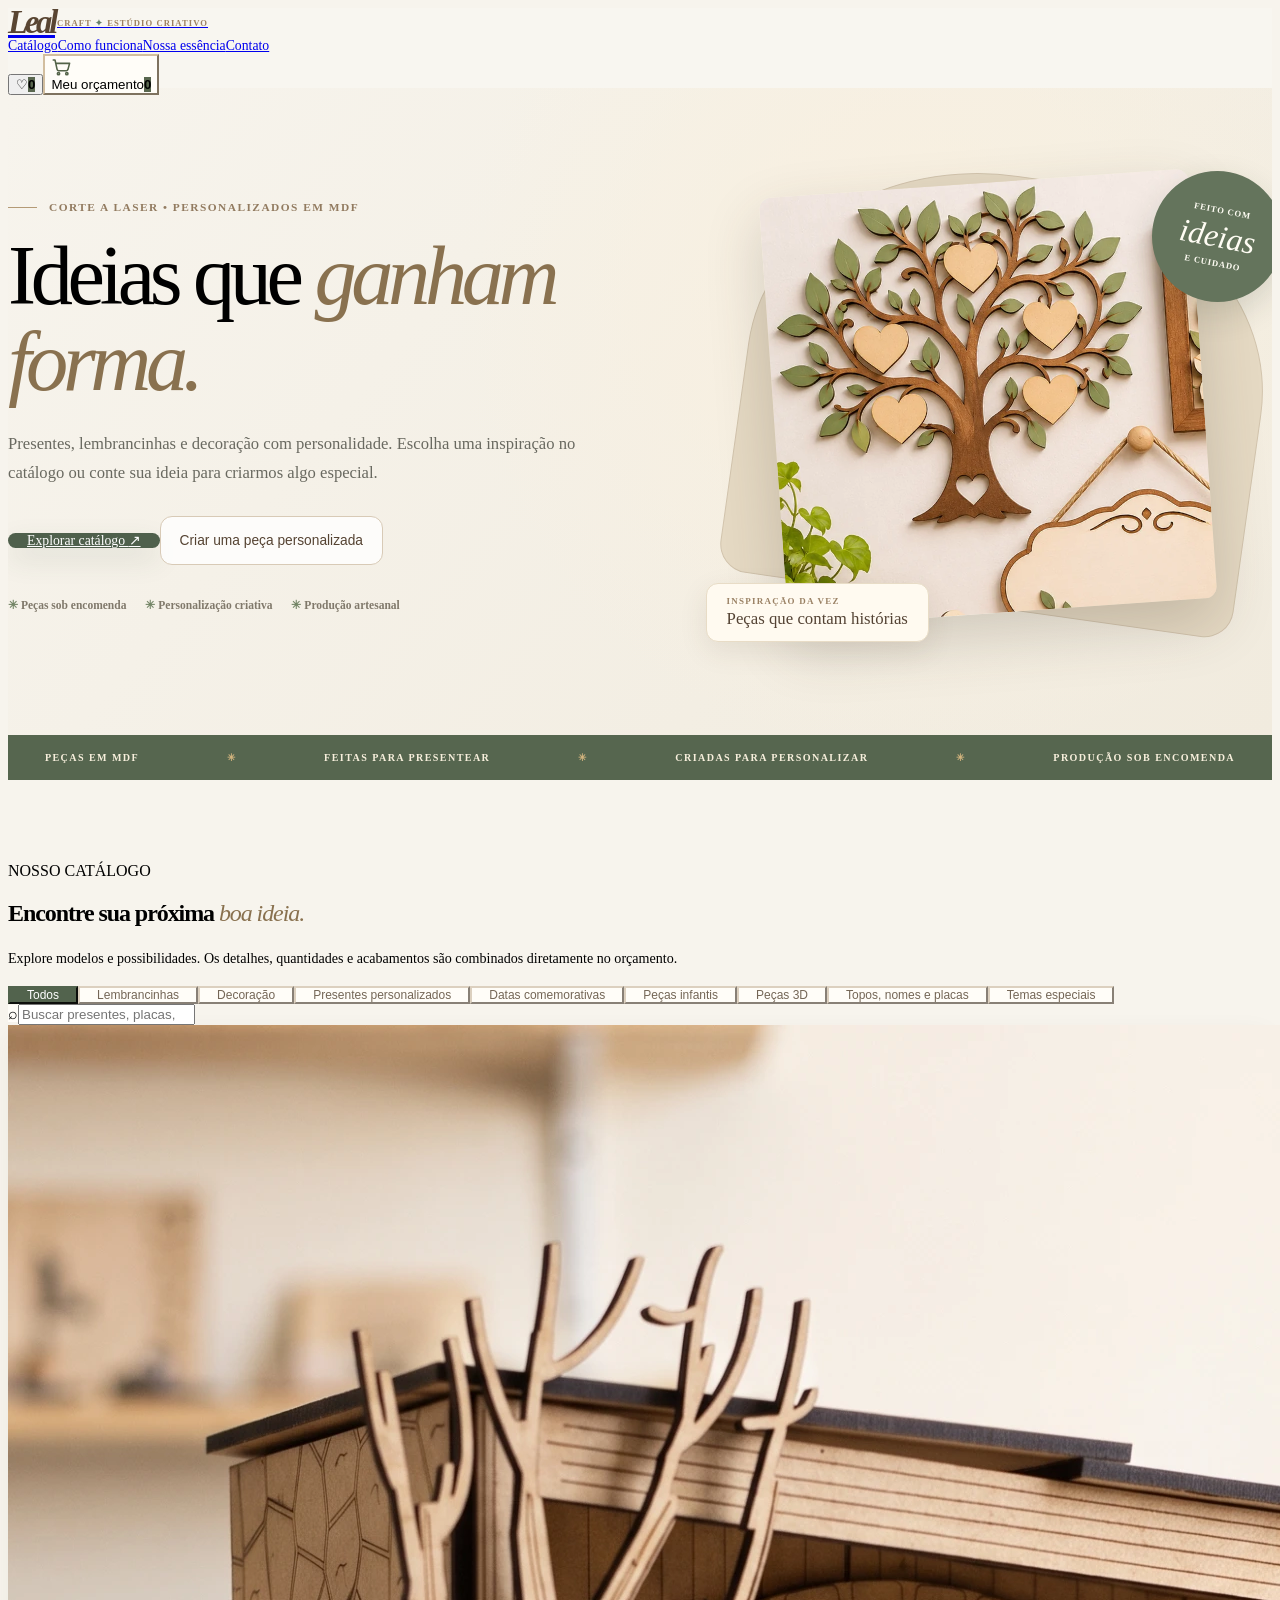
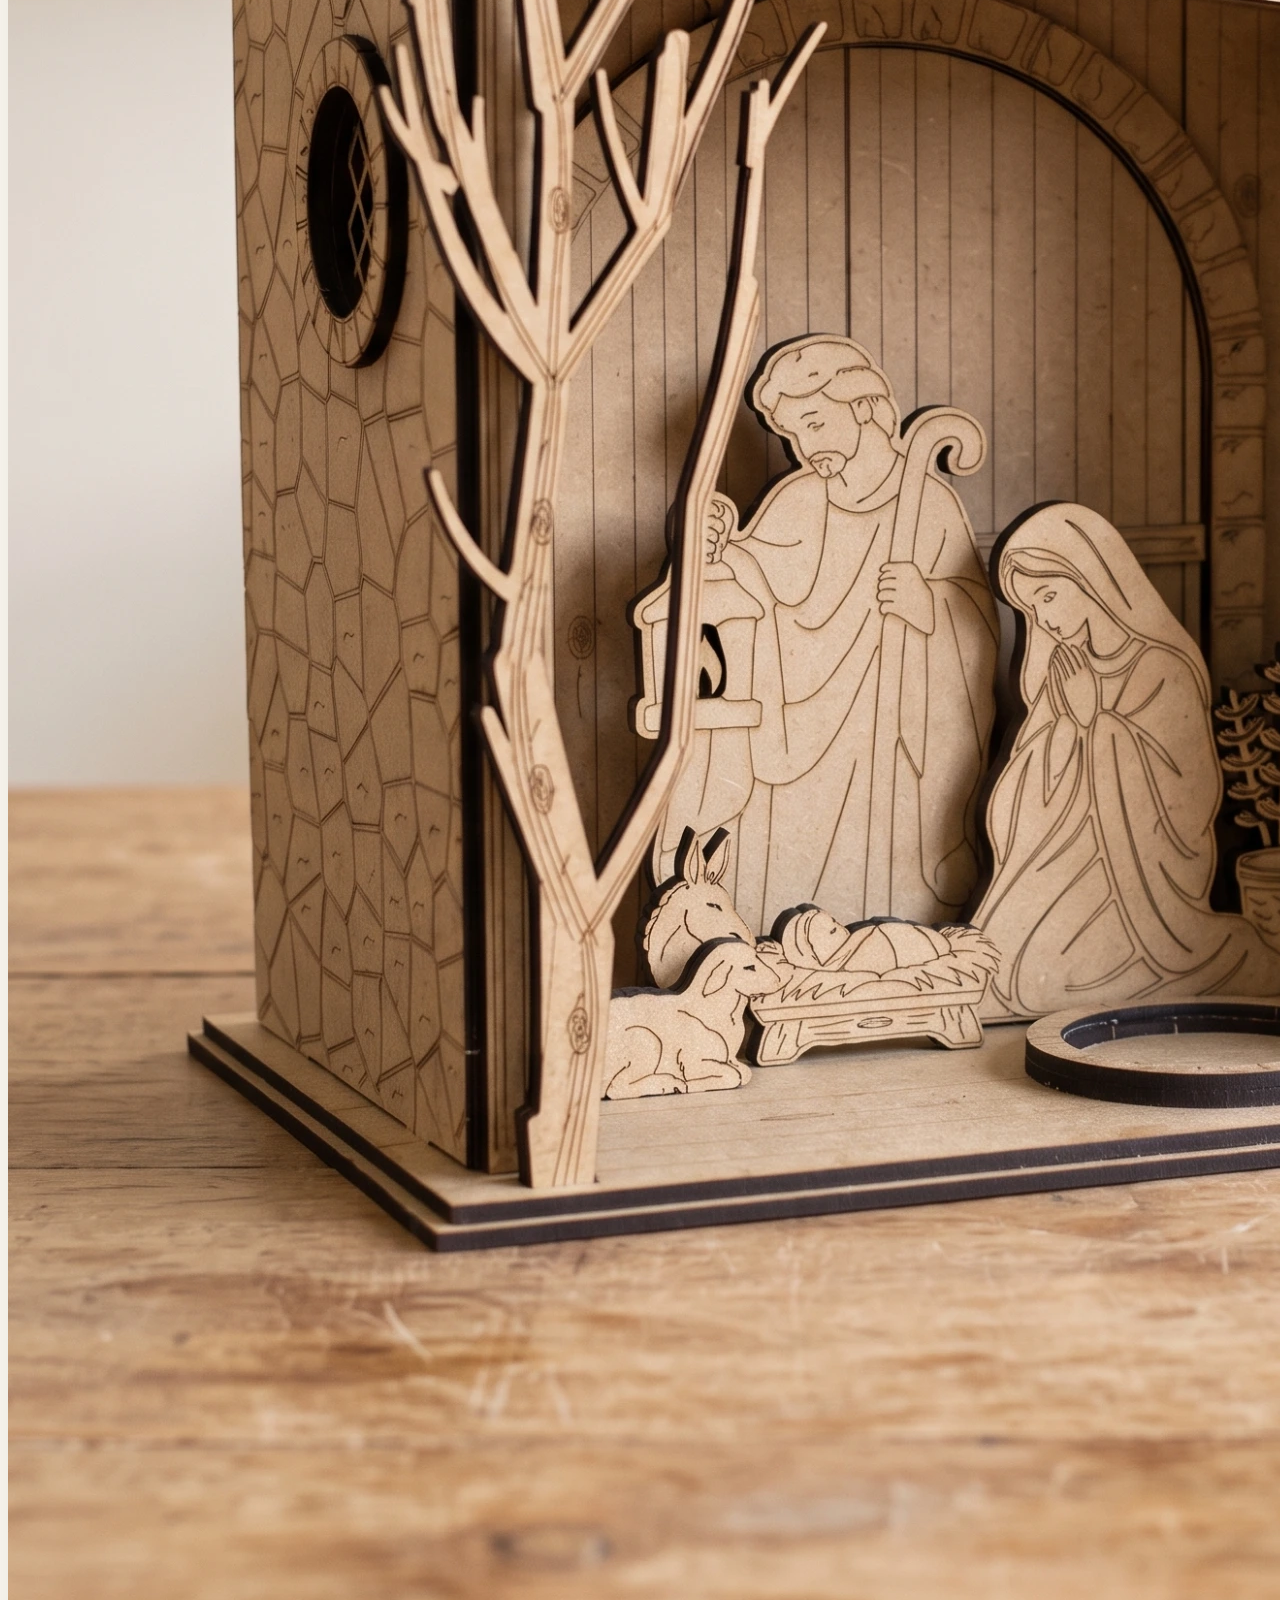
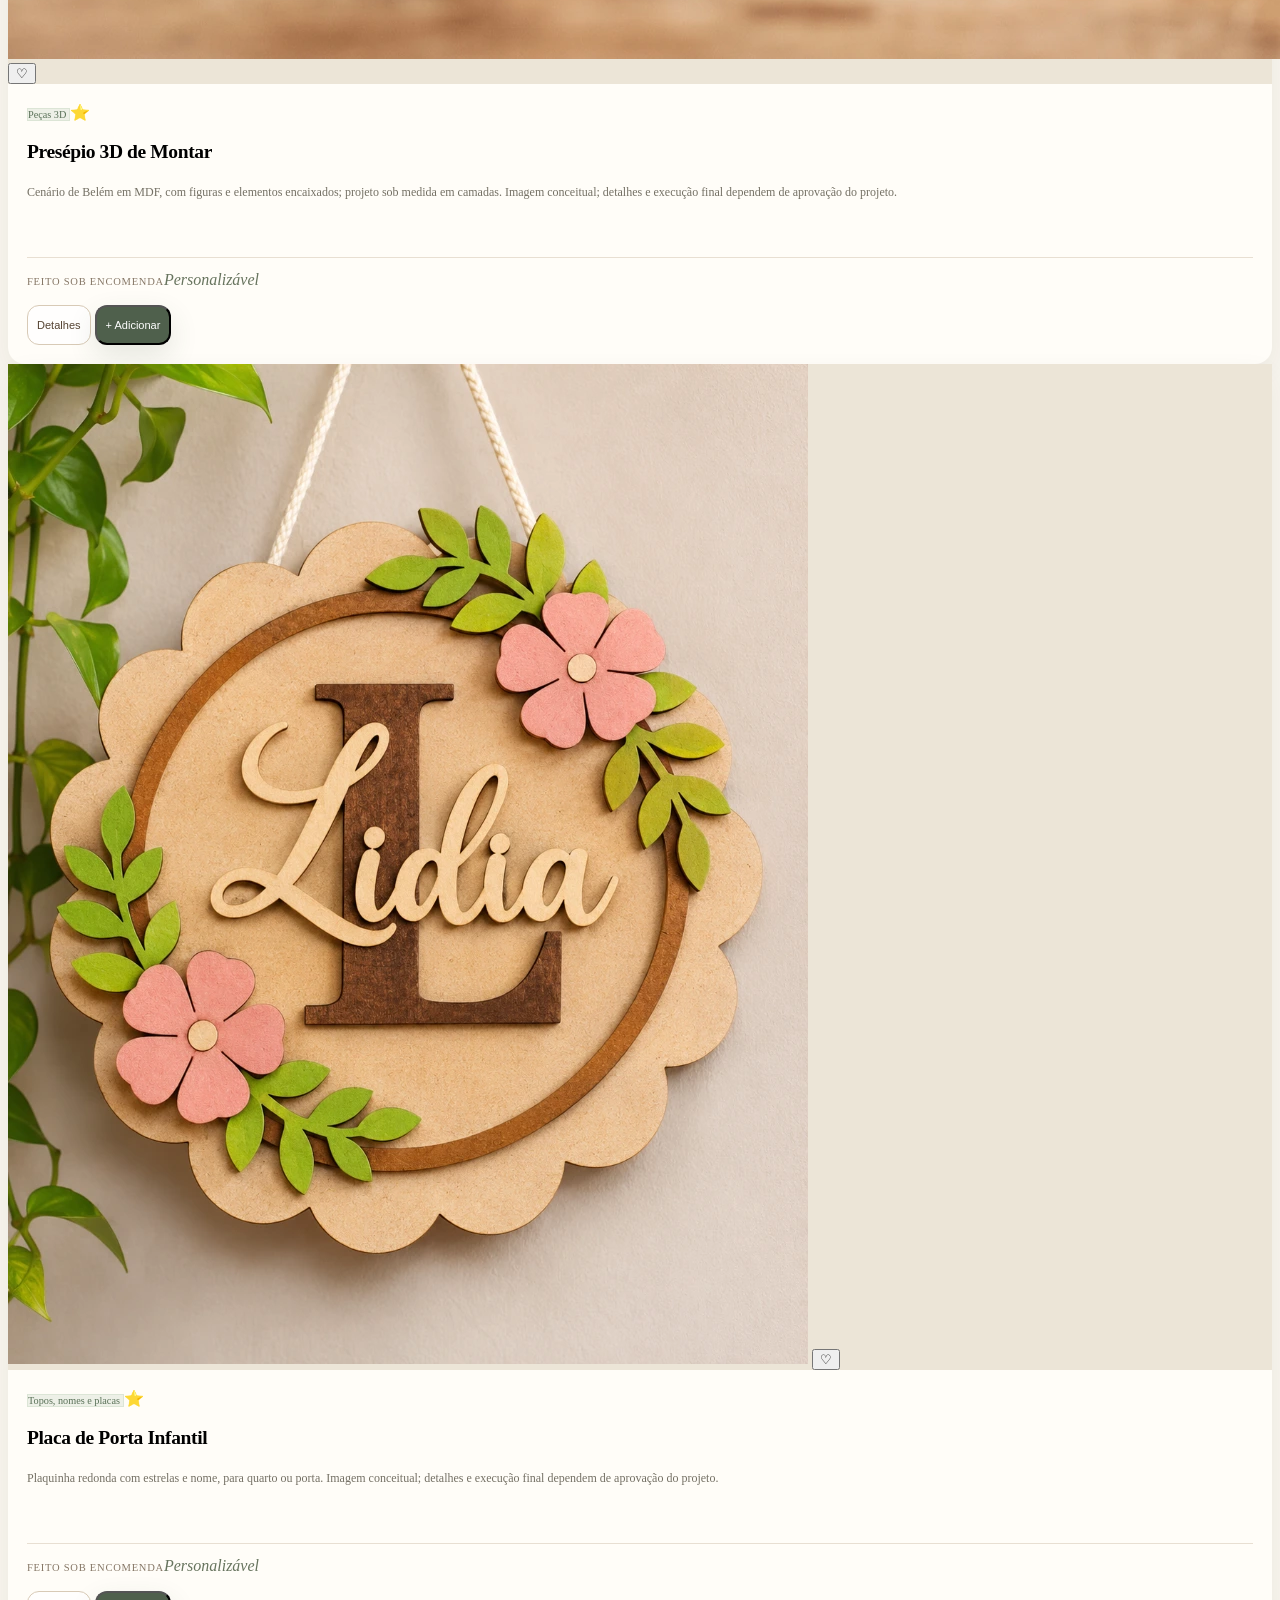
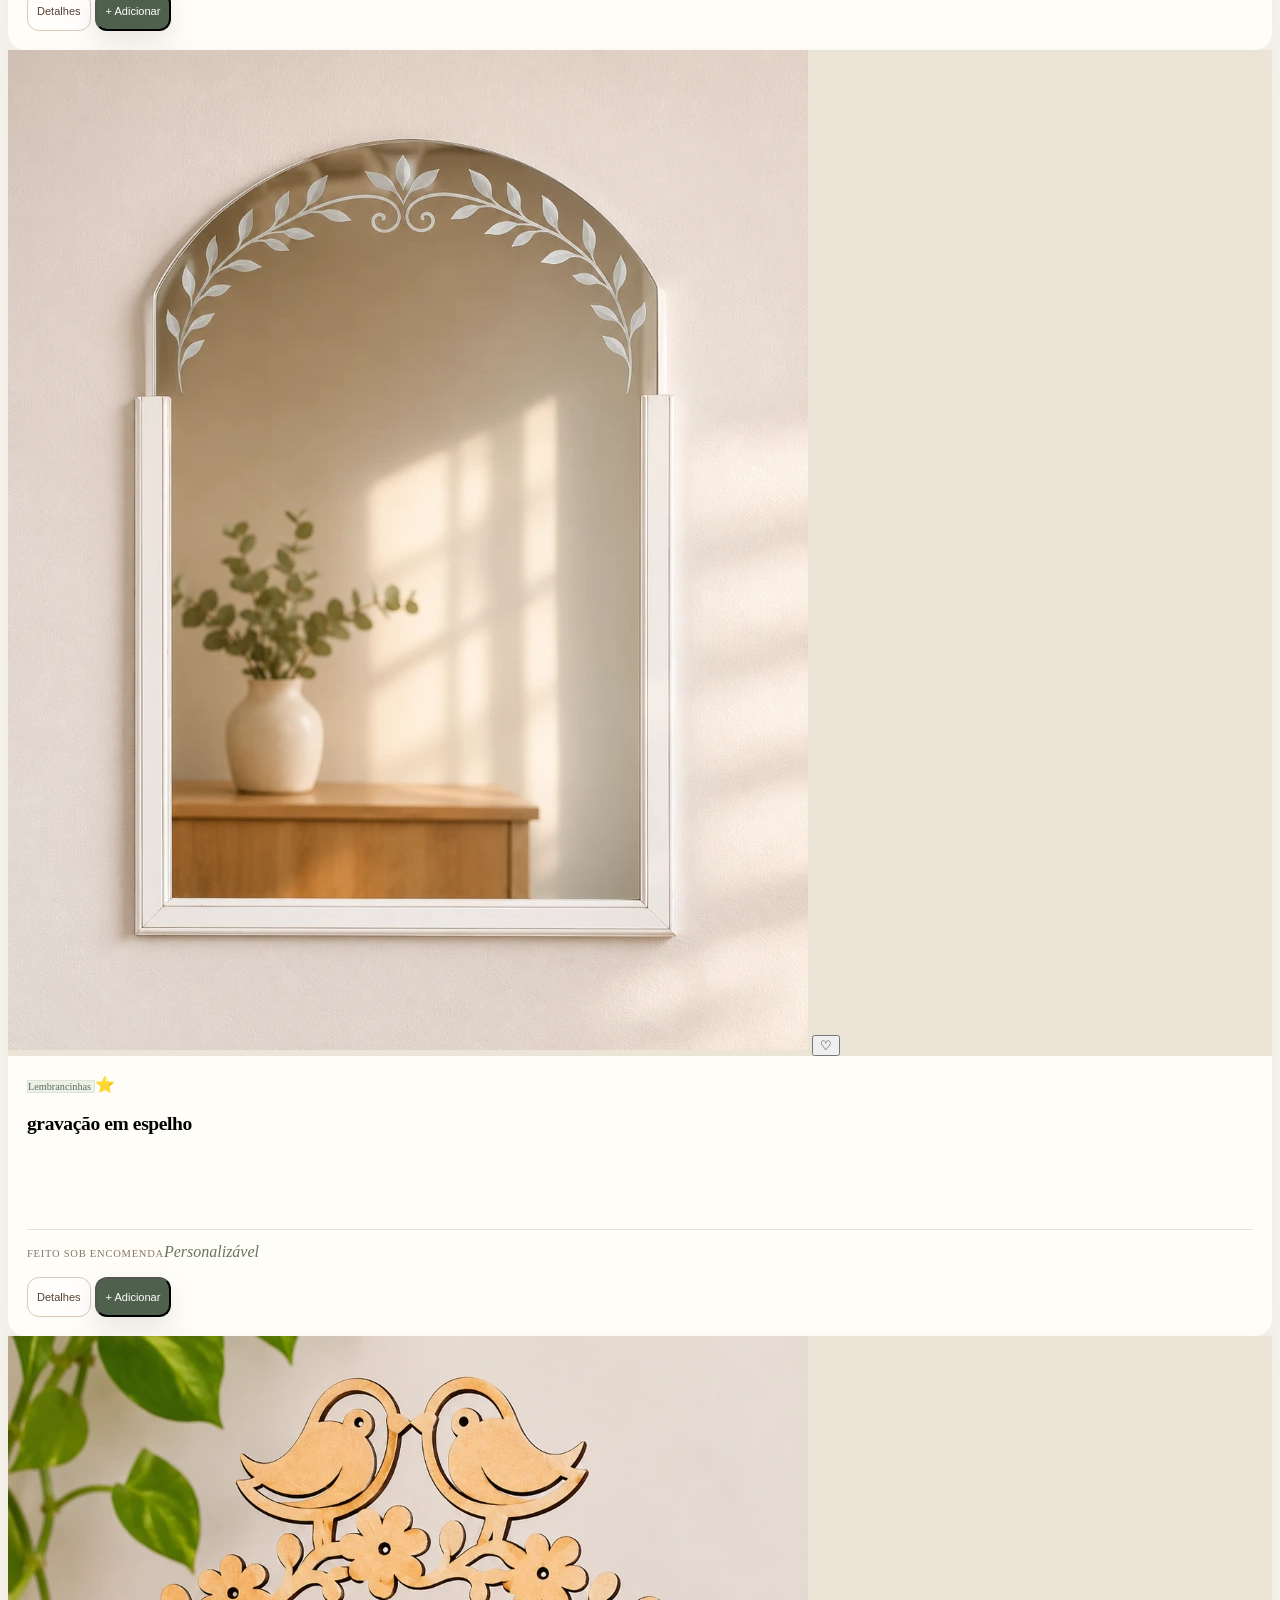
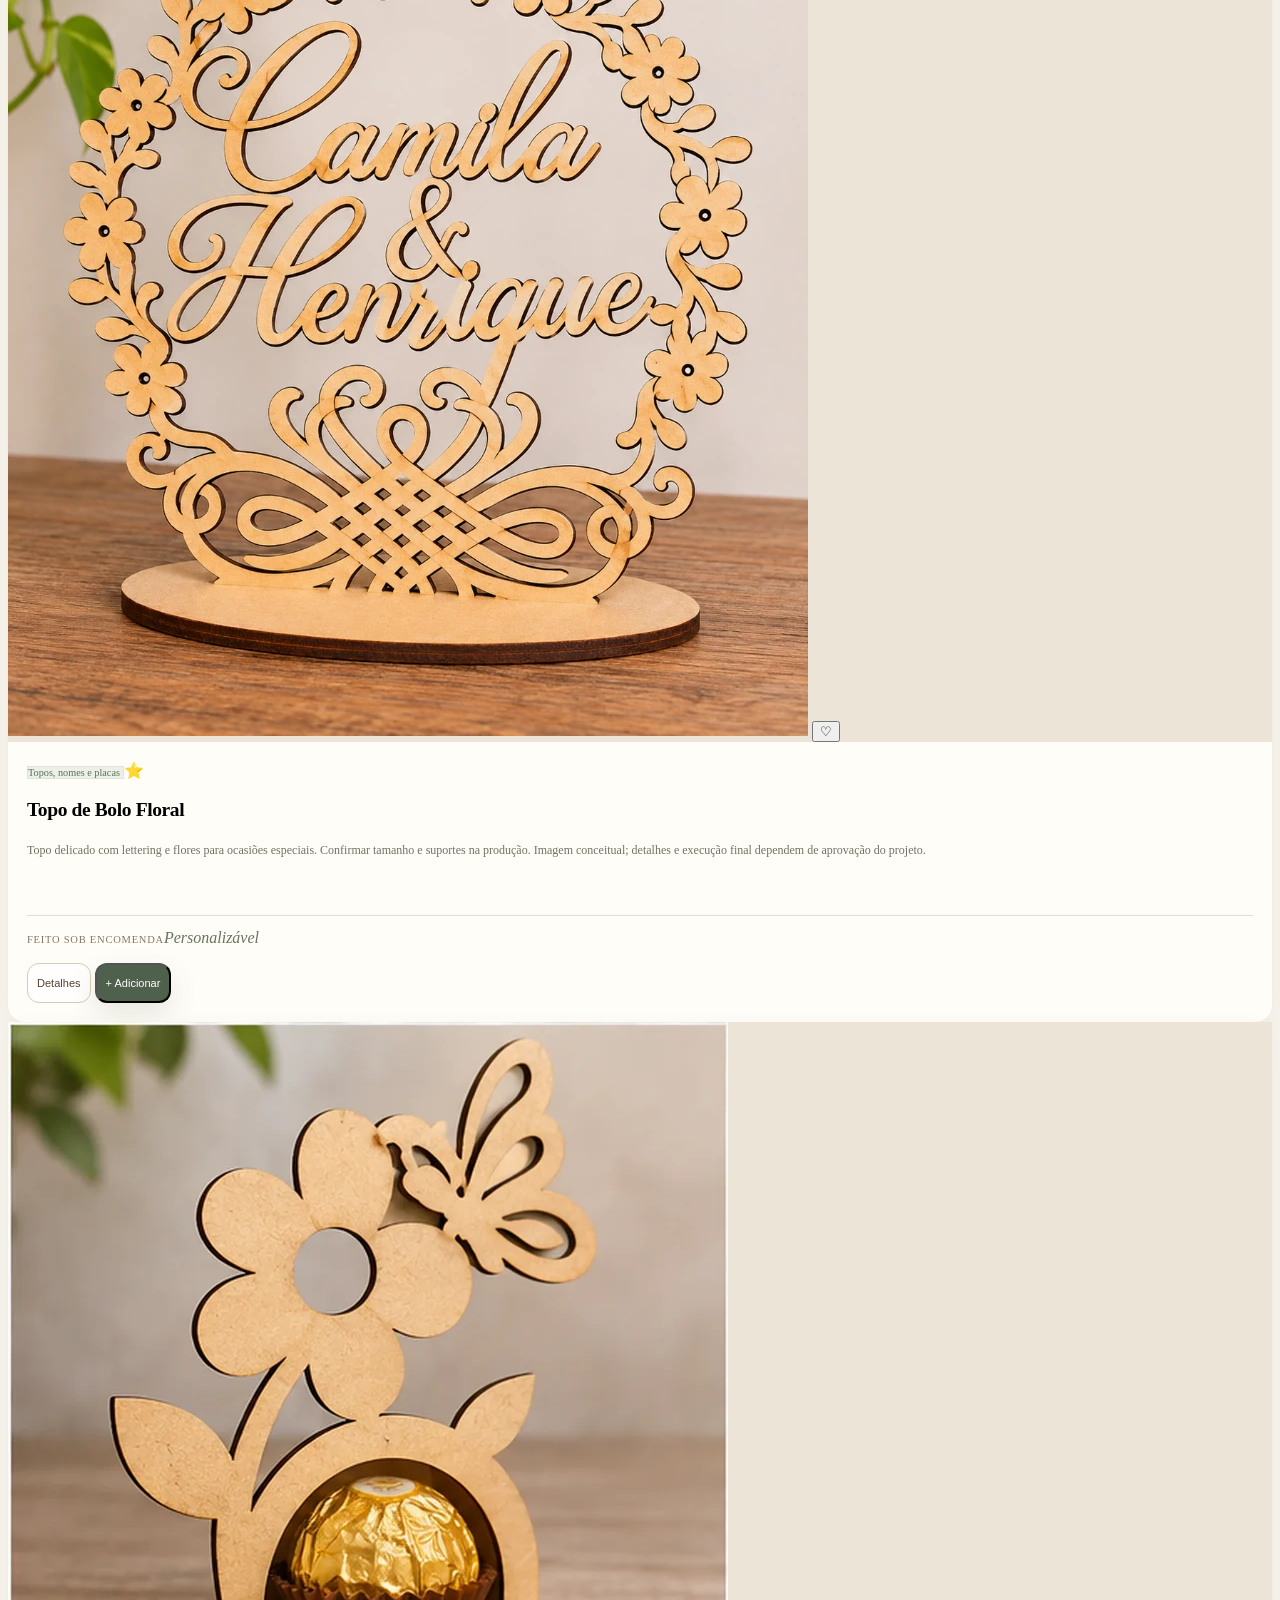
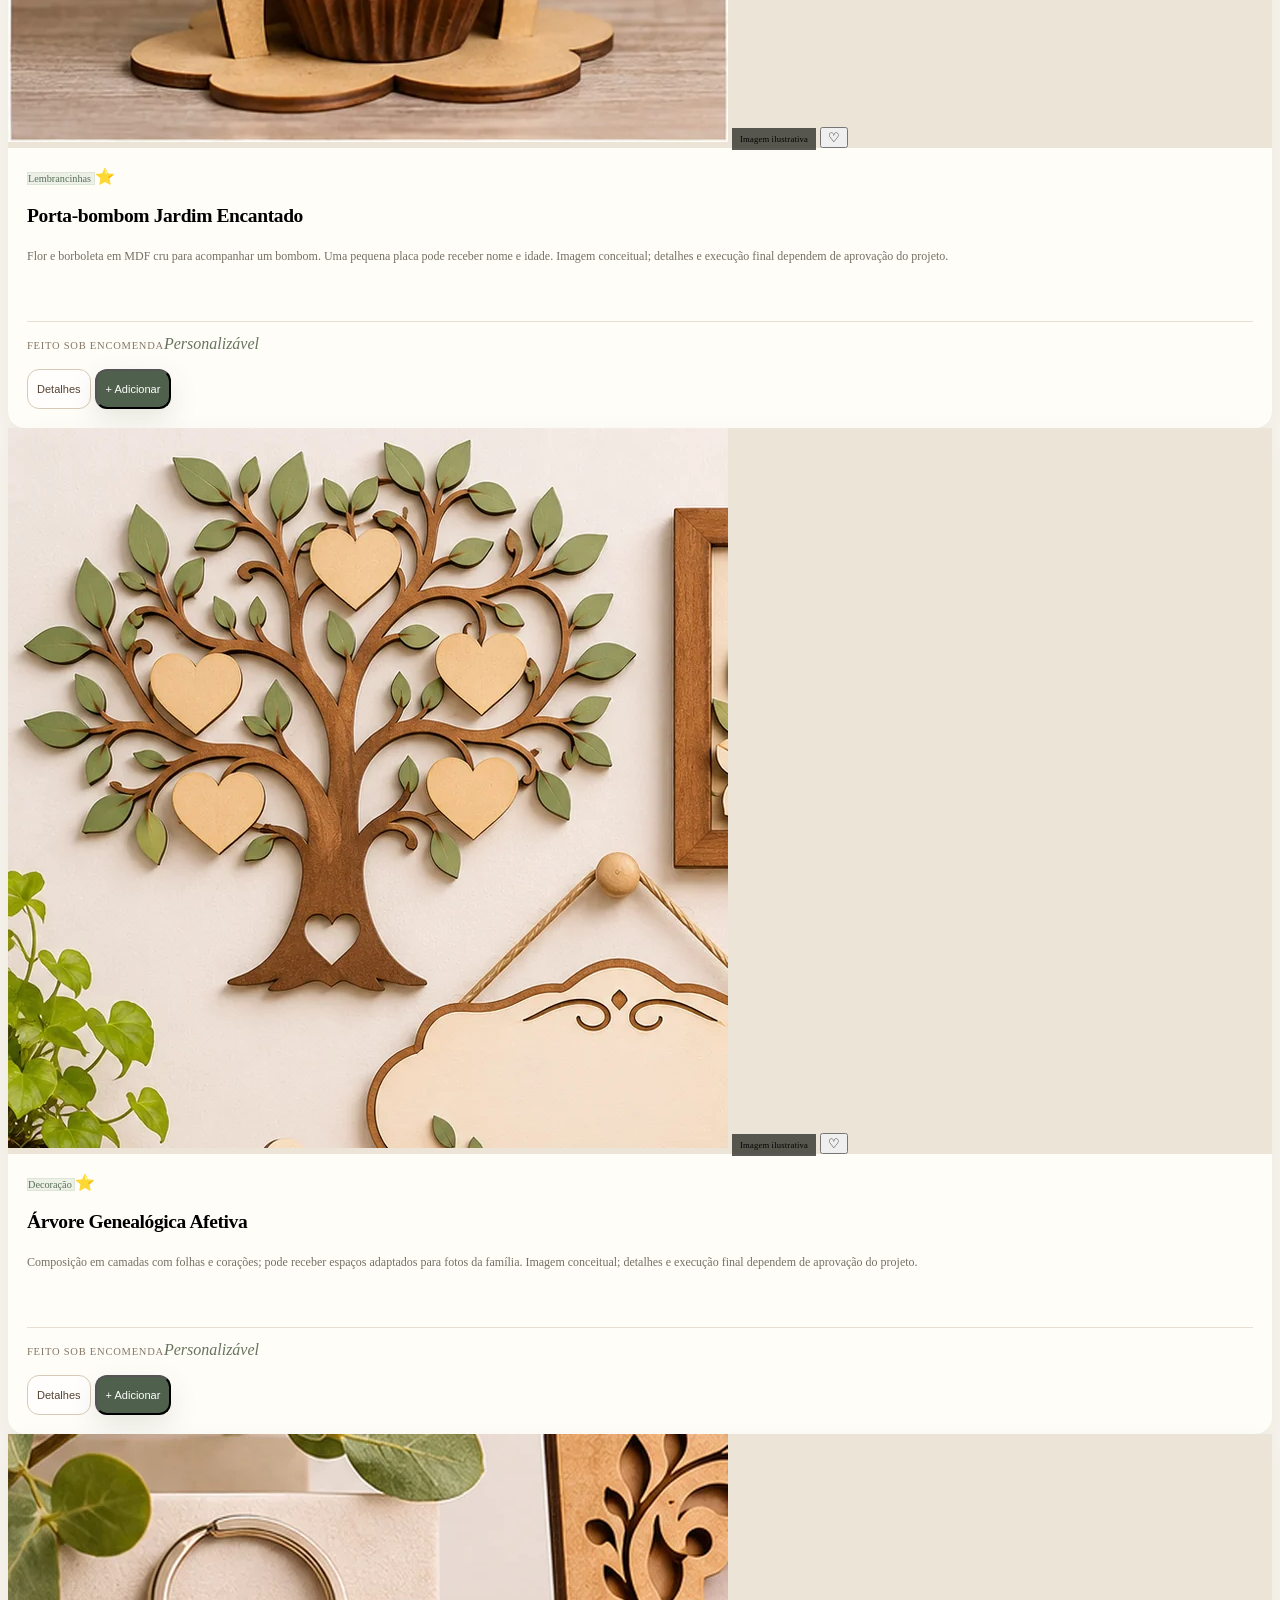
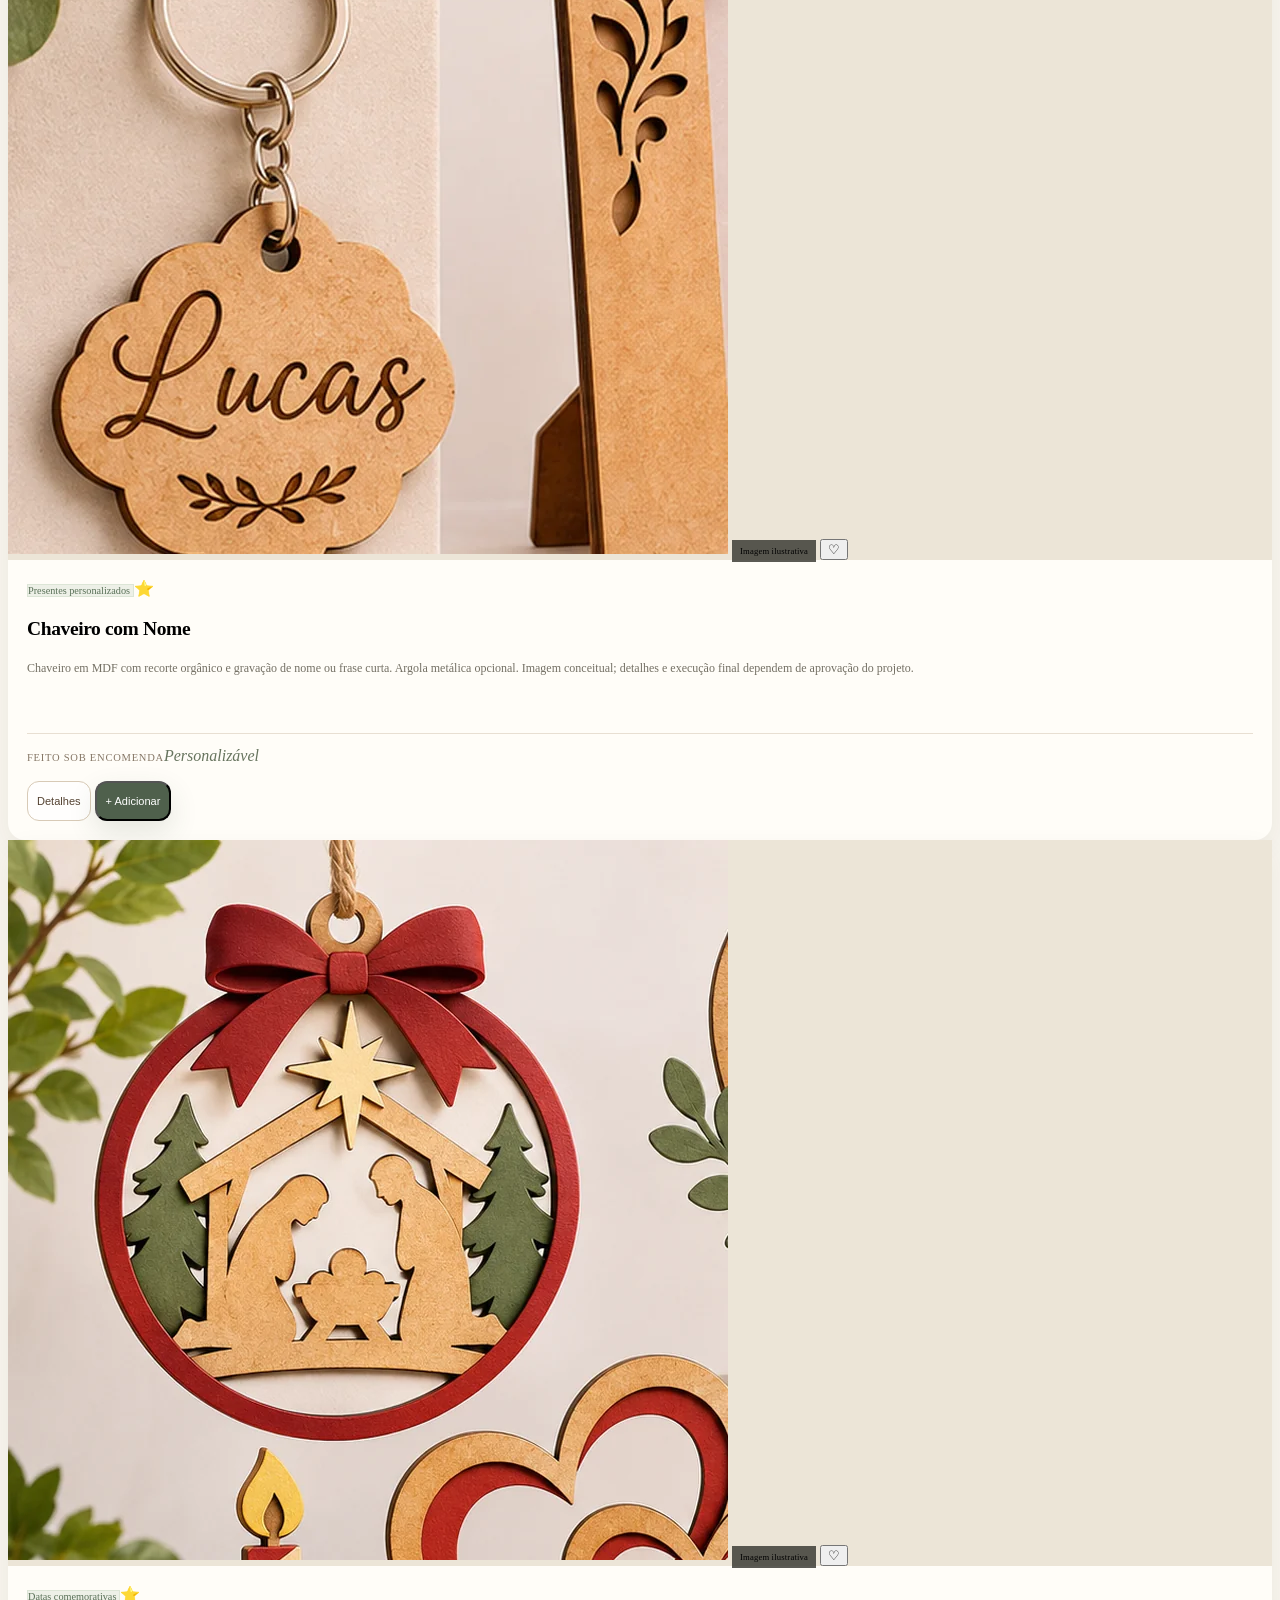
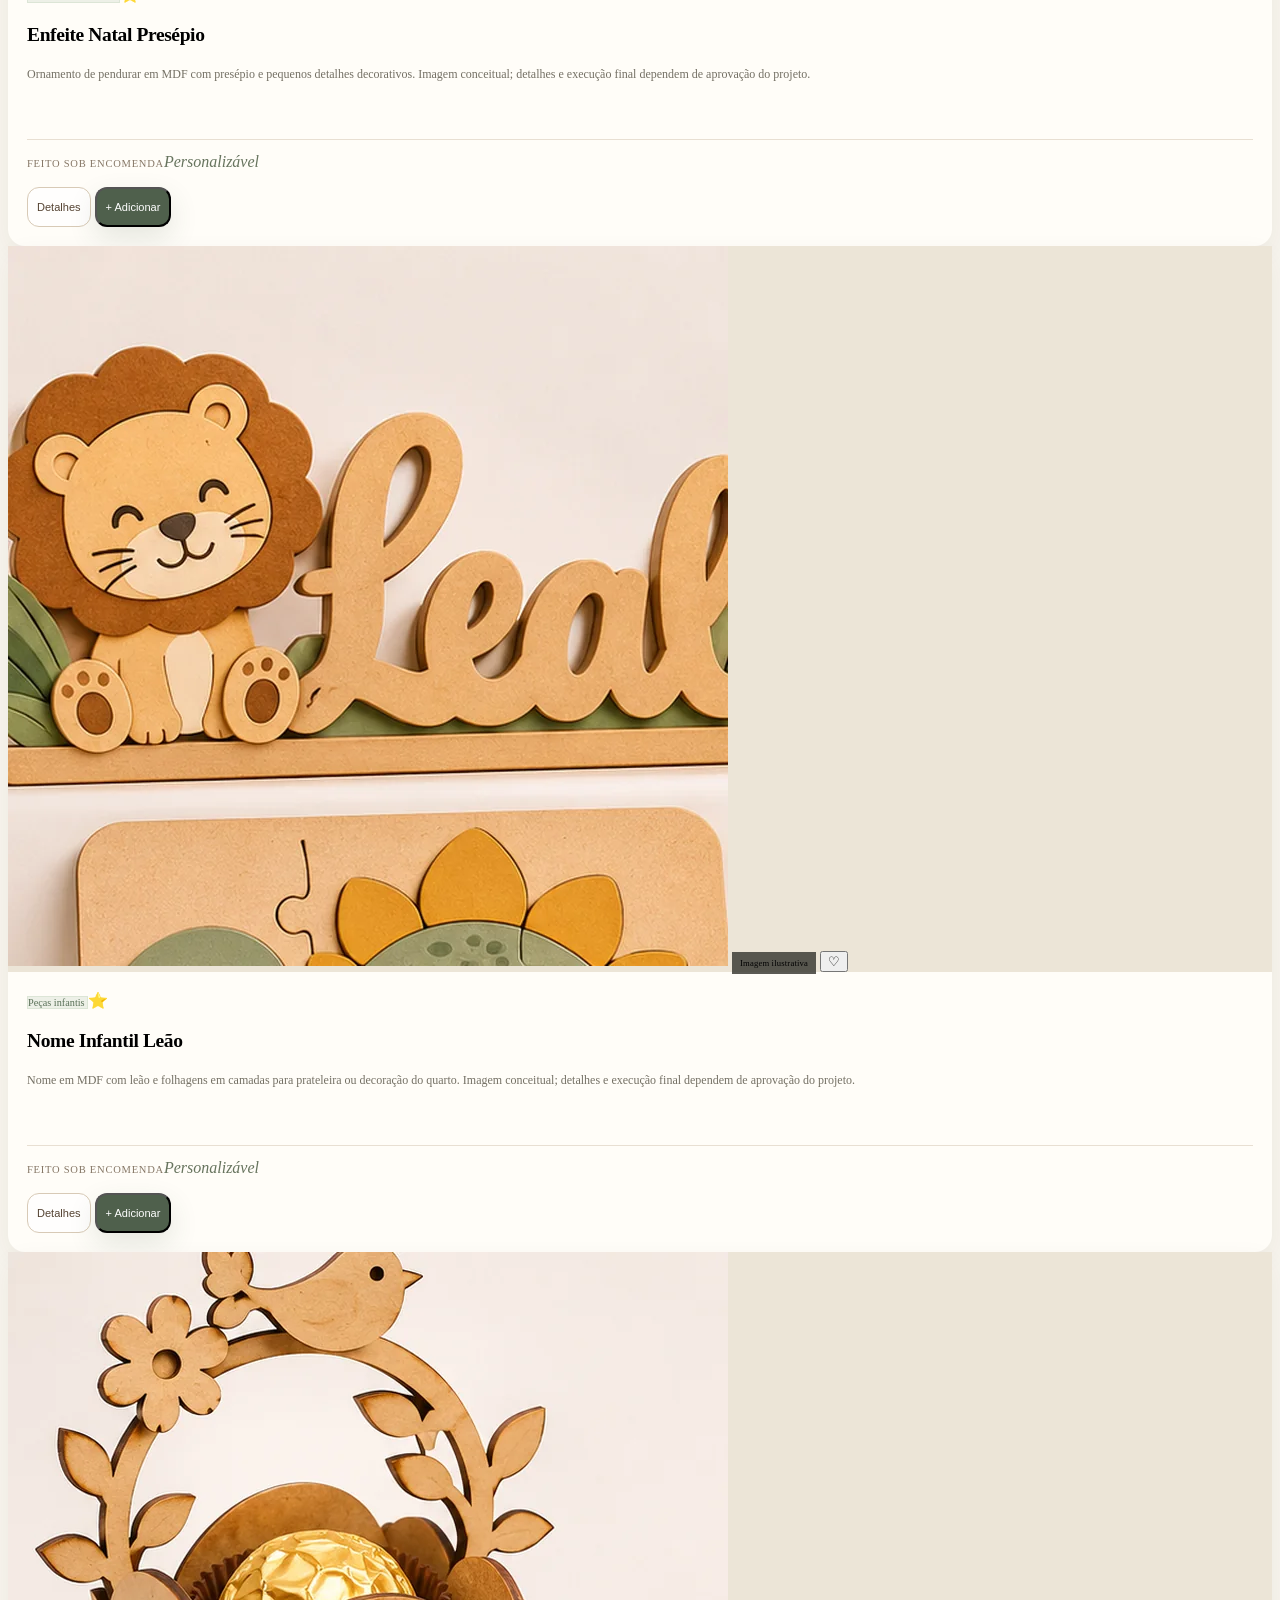
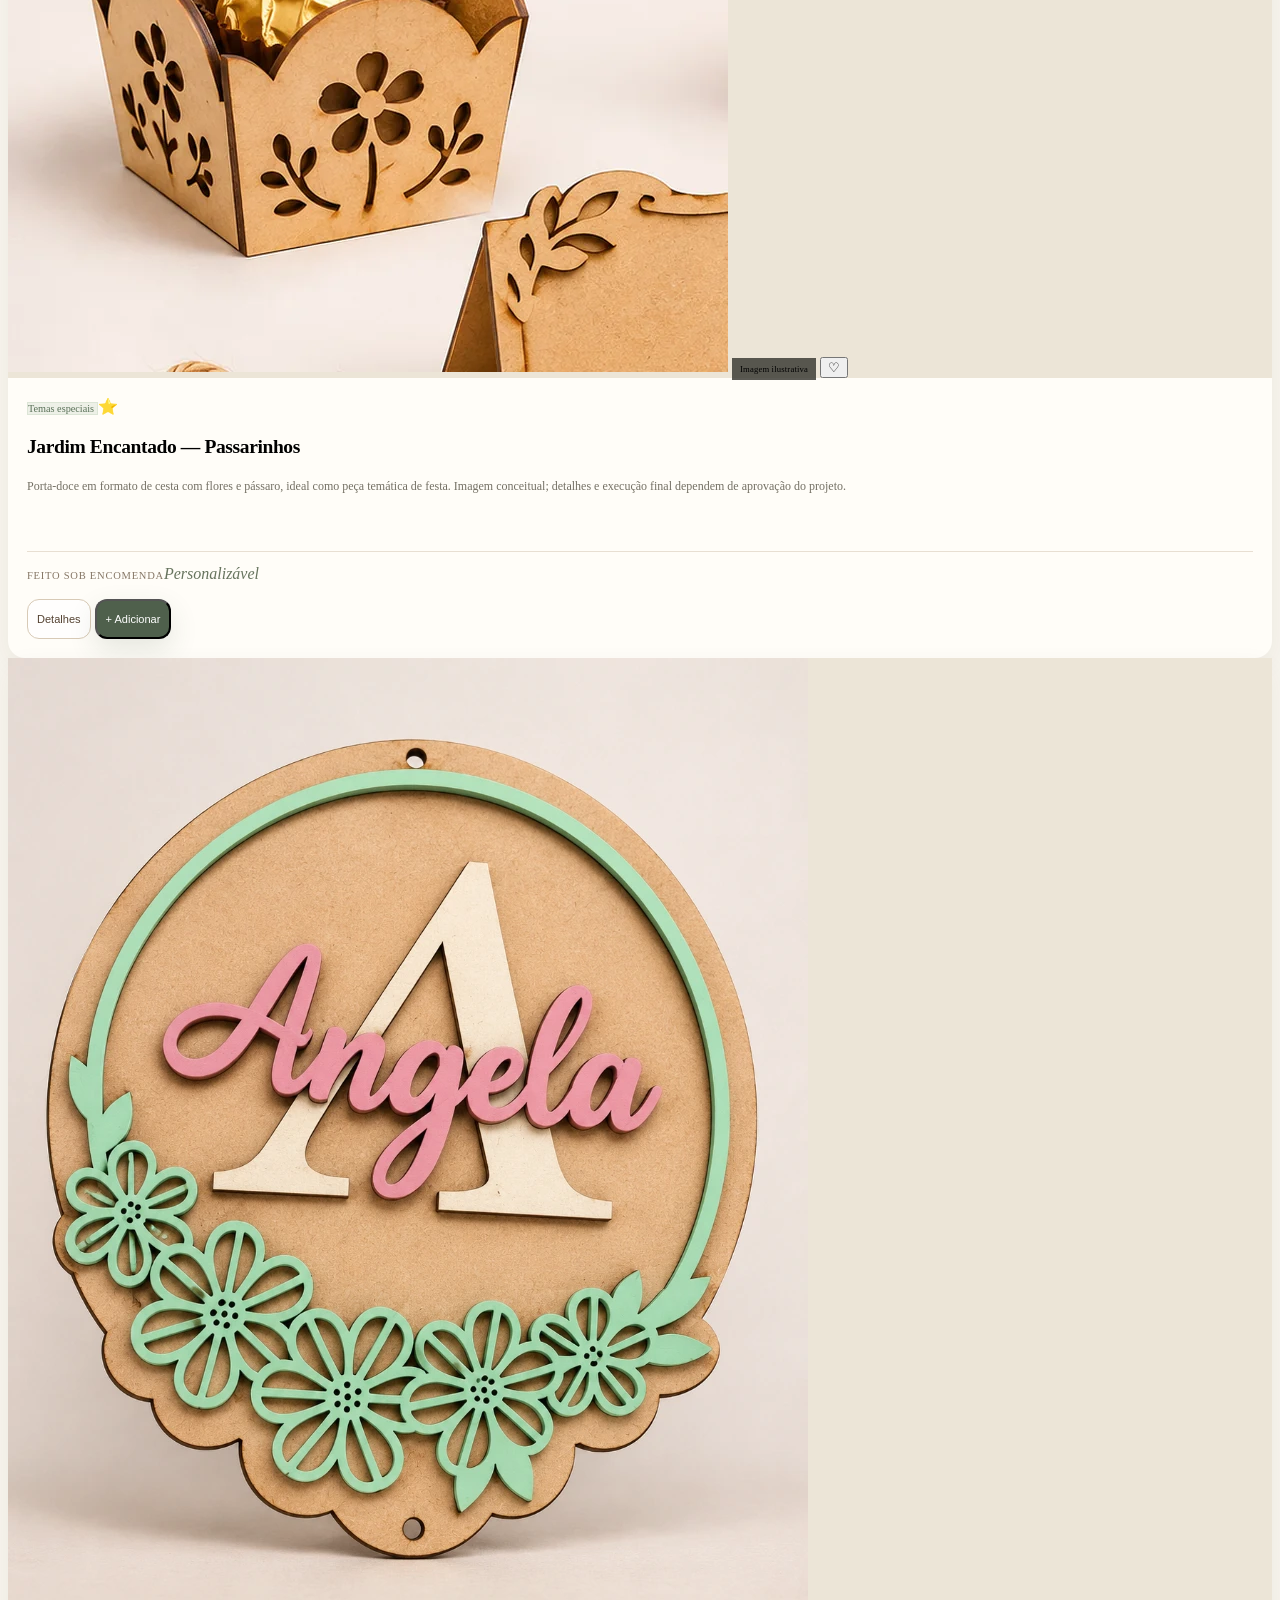
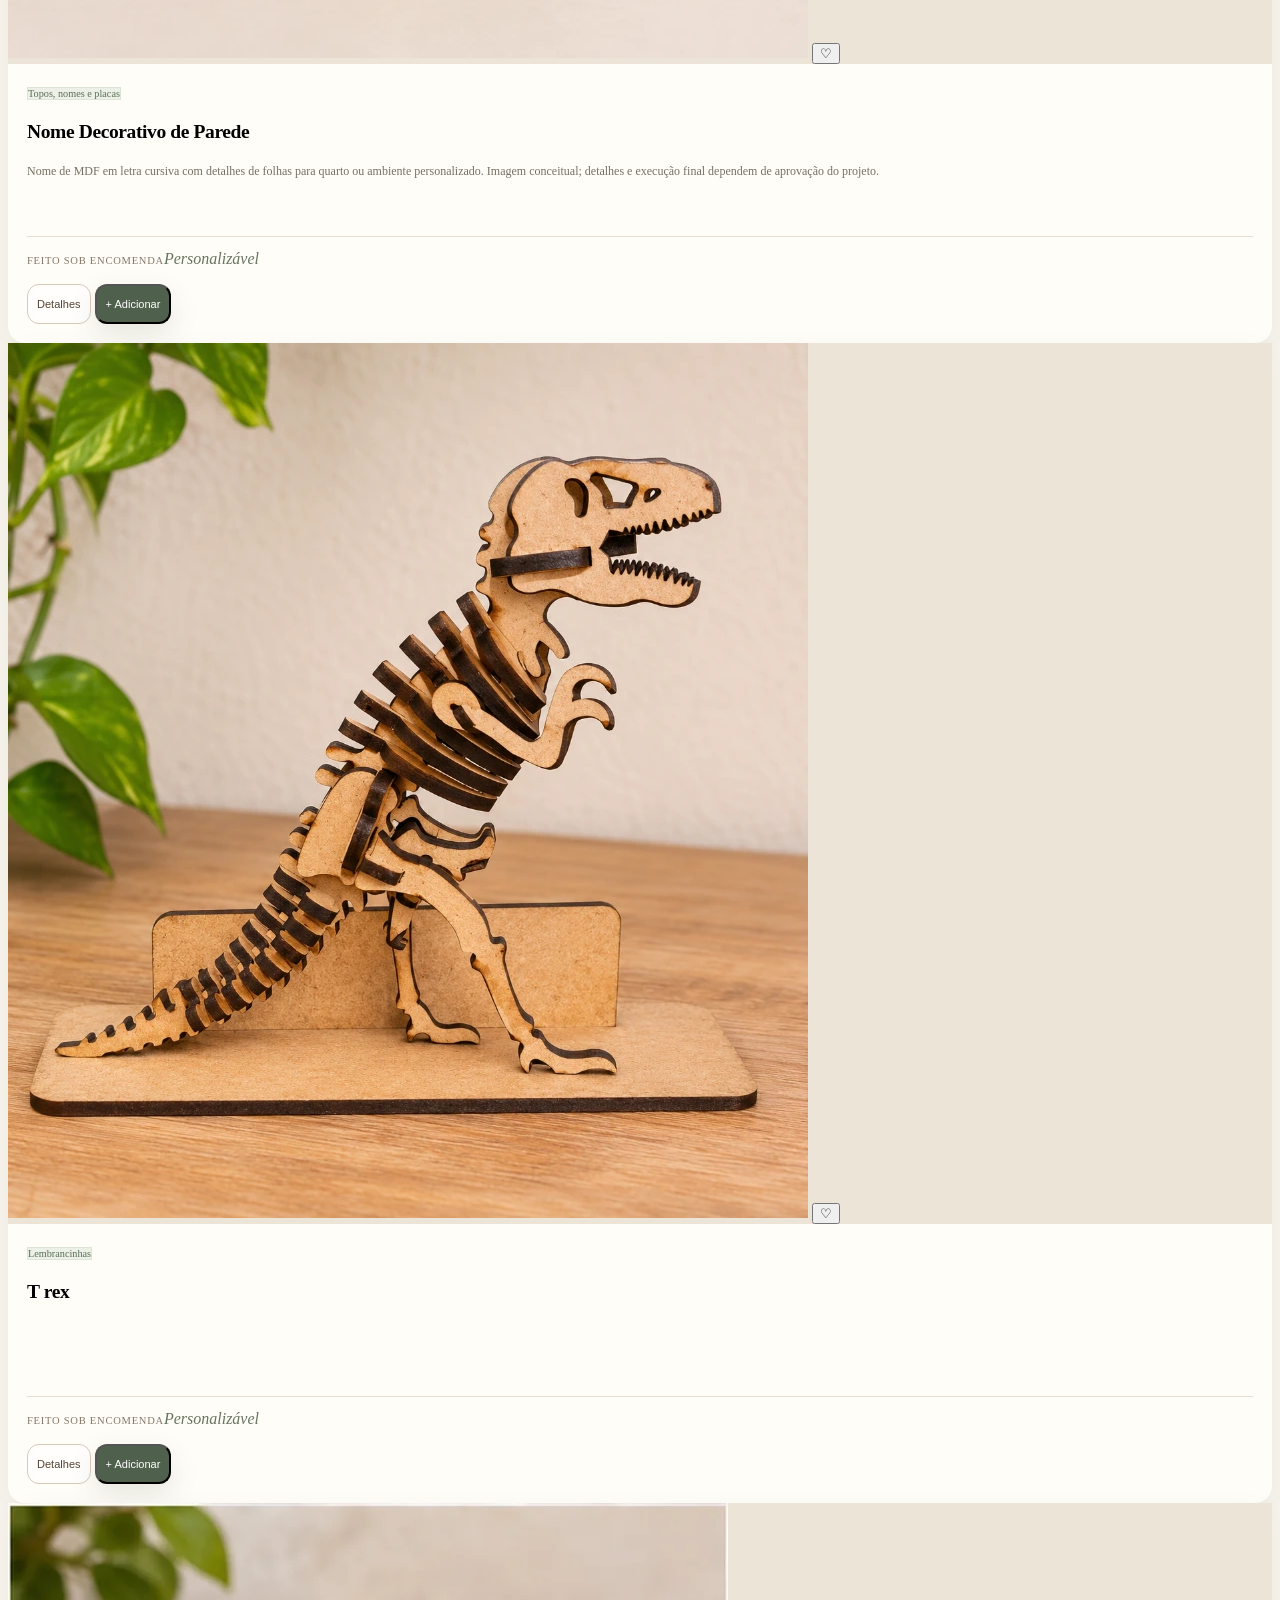
==== commit 8304e18a: "Add files via upload" ====
--- a/index.html
+++ b/index.html
@@ -11,8 +11,6 @@
   <div class="intro-haze intro-haze-left"></div><div class="intro-haze intro-haze-right"></div>
   <div class="intro-light-circle"></div>
   <div class="intro-floating-ornaments" aria-hidden="true">
-    <span class="intro-wood-leaf intro-leaf-a"></span><span class="intro-wood-leaf intro-leaf-b"></span>
-    <span class="intro-wood-leaf intro-leaf-c"></span><span class="intro-wood-leaf intro-leaf-d"></span>
     <span class="intro-wood-heart intro-heart-a">♥</span>
     <span class="intro-wood-chip intro-chip-a"></span><span class="intro-wood-chip intro-chip-b"></span>
     <span class="intro-wood-chip intro-chip-c"></span><span class="intro-wood-chip intro-chip-d"></span>
@@ -36,9 +34,7 @@
  </svg><div id="introSparkLayer" class="intro-spark-layer" aria-hidden="true"></div></div>
         <span class="intro-small">FEITO COM CRIATIVIDADE E CUIDADO</span>
       </div>
-      <svg class="intro-branch intro-branch-left" viewBox="0 0 86 100" aria-hidden="true"><path d="M19 88C14 61 23 30 52 10M20 76C3 73 0 60 5 51c14 0 19 9 15 25ZM27 55C15 40 20 31 31 26c10 12 8 22-4 29ZM37 36C52 30 63 35 68 47c-14 8-23 3-31-11ZM48 18C52 3 64 0 75 4c-4 13-12 18-27 14Z"/></svg>
-      <svg class="intro-branch intro-branch-right" viewBox="0 0 86 100" aria-hidden="true"><path d="M19 88C14 61 23 30 52 10M20 76C3 73 0 60 5 51c14 0 19 9 15 25ZM27 55C15 40 20 31 31 26c10 12 8 22-4 29ZM37 36C52 30 63 35 68 47c-14 8-23 3-31-11ZM48 18C52 3 64 0 75 4c-4 13-12 18-27 14Z"/></svg>
-    </div>
+</div>
   </div>
   <div class="intro-caption"><span class="intro-caption-line"></span><span>Ideias que ganham forma.</span><span class="intro-caption-line"></span></div>
   <button class="intro-skip" id="skipIntroBtn" type="button">Pular animação <span aria-hidden="true">→</span></button>
@@ -80,5 +76,5 @@
 <aside id="favoritesDrawer" class="drawer" aria-hidden="true"><div class="drawer-backdrop" data-close-favorites></div><div class="drawer-panel" role="dialog" aria-modal="true" aria-labelledby="favoritesTitle"><div class="drawer-header"><div><span class="eyebrow">SALVOS</span><h2 id="favoritesTitle">Favoritos</h2></div><button class="close-btn" data-close-favorites aria-label="Fechar">×</button></div><div id="favoritesItems" class="favorites-items"></div><div id="favoritesEmpty" class="cart-empty"><div>♡</div><h3>Nenhum favorito ainda</h3><p>Toque no coração para guardar suas ideias favoritas.</p></div><div id="favoritesFooter" class="cart-footer" hidden><button id="addAllFavoritesBtn" class="btn btn-primary btn-full">Adicionar todos ao carrinho</button></div></div></aside>
 <div id="productModal" class="modal" aria-hidden="true"><div class="modal-backdrop" data-close-product></div><div class="product-modal-card" role="dialog" aria-modal="true" aria-labelledby="productModalTitle"><button class="close-btn modal-close" data-close-product aria-label="Fechar">×</button><div class="product-gallery"><div class="product-main-image"><img id="modalImage" src="" alt=""></div><div id="modalThumbs" class="modal-thumbs"></div></div><div class="product-modal-copy"><div class="product-modal-top"><span id="modalCategory" class="category-tag"></span><button id="modalFavoriteBtn" class="favorite-large" aria-label="Favoritar">♡</button></div><h2 id="productModalTitle"></h2><p id="modalDescription" class="modal-description"></p><div id="modalIncludesWrap" class="includes-panel"><div class="includes-panel-title"><span>✳</span><h3>Detalhes e possibilidades</h3></div><ul id="modalIncludes" class="includes-list"></ul></div><div id="modalComplementsWrap" class="complements-panel" hidden><div class="complements-head"><div><span class="eyebrow">VOCÊ TAMBÉM PODE GOSTAR</span><h3>Combine com</h3></div></div><div id="modalComplements" class="complements-grid"></div></div><div class="modal-price-row"><div><span>FEITO PARA VOCÊ</span><strong id="modalPrice">Sob encomenda</strong></div><span class="availability-dot">✳ Personalizável</span></div><button id="modalAddBtn" class="btn btn-primary btn-full">+ Adicionar ao orçamento</button></div></div></div>
 <div id="toast" class="toast" role="status" aria-live="polite"></div>
-<script src="js/config.js"></script><script src="data/catalogo.js"></script><script src="js/analytics.js"></script><script src="js/app.js?v=craft3"></script>
+<script src="js/config.js"></script><script src="data/catalogo.js"></script><script src="js/analytics.js"></script><script src="js/app.js?v=craft3noleaf1"></script>
 </body></html>
